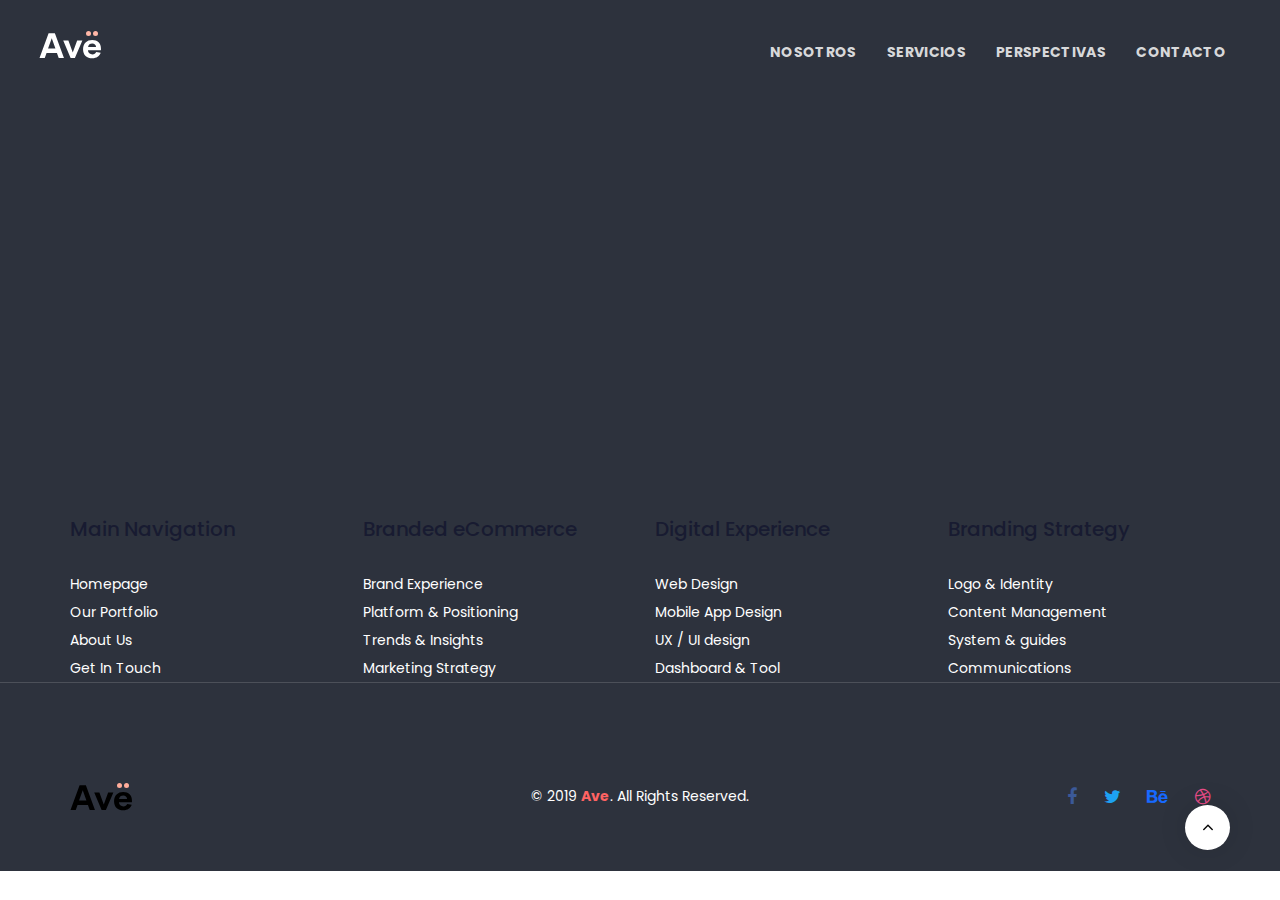
==== contacto.html @ cdecdde3 "Agregar estructura a todos los HTML" ====
<!DOCTYPE html>
<html lang="es">

	<head>

		<meta charset="utf-8">
		<meta http-equiv="X-UA-Compatible" content="IE=edge">
		<meta name="viewport" content="width=device-width, initial-scale=1, shrink-to-fit=no">
		<meta name="theme-color" content="#3ed2a7">

		<link rel="shortcut icon" href="./favicon.png" />

		<title>Ave HTML Template</title>

		<link href="https://fonts.googleapis.com/css?family=Poppins:400,500,600" rel="stylesheet">

		<link rel="stylesheet" href="assets/vendors/liquid-icon/liquid-icon.min.css" />
		<link rel="stylesheet" href="assets/vendors/font-awesome/css/font-awesome.min.css" />
		<link rel="stylesheet" href="assets/css/theme-vendors.min.css" />
		<link rel="stylesheet" href="assets/css/theme.min.css" />
		<link rel="stylesheet" href="assets/css/themes/mobile.css" />
		<link rel="stylesheet" href="assets/css/custom.css">

		<!-- Head Libs -->
		<script async src="assets/vendors/modernizr.min.js"></script>

	</head>

	<body data-mobile-nav-trigger-alignment="right" data-mobile-nav-align="left" data-mobile-nav-style="minimal" data-mobile-nav-shceme="gray" data-mobile-header-scheme="gray" data-mobile-nav-breakpoint="1199">

		<div id="wrap">

			<header class="main-header main-header-overlay">

				<div class="mainbar-wrap">
					<div class="megamenu-hover-bg"></div><!-- /.megamenu-hover-bg -->
					<div class="container-fluid mainbar-container">
						<div class="mainbar">
							<div class="row mainbar-row align-items-lg-stretch px-4">

								<div class="col">
									<div class="navbar-header">
										<a class="navbar-brand" href="index.html" rel="home">
											<span class="navbar-brand-inner">
												<img class="logo-dark" src="./assets/img/logo/logo-1.svg" alt="Ave HTML Template">
												<img class="logo-light" src="./assets/img/logo/logo-light.svg" alt="Ave HTML Template">
												<img class="logo-sticky" src="./assets/img/logo/logo-1.svg" alt="Ave HTML Template">
												<img class="mobile-logo-default" src="./assets/img/logo/logo-1.svg" alt="Ave HTML Template">
												<img class="logo-default" src="./assets/img/logo/logo-light.svg" alt="Ave HTML Template">
											</span>
										</a>
										<button type="button" class="navbar-toggle collapsed nav-trigger style-mobile" data-toggle="collapse"
										 data-target="#main-header-collapse" aria-expanded="false" data-changeclassnames='{ "html": "mobile-nav-activated overflow-hidden" }'>
											<span class="sr-only">Toggle navigation</span>
											<span class="bars">
												<span class="bar"></span>
												<span class="bar"></span>
												<span class="bar"></span>
											</span>
										</button>
									</div><!-- /.navbar-header -->
								</div><!-- /.col -->

								<div class="col text-right">

									<div class="collapse navbar-collapse" id="main-header-collapse" aria-expanded="false" role="tablist">
										
										<ul class="main-nav main-nav-hover-underline-1 nav align-items-lg-stretch justify-content-lg-end">
											<li>
												<a href="nosotros.html">
													<span class="link-icon"></span>
													<span class="link-txt">
														<span class="link-ext"></span>
														<span class="txt text-uppercase font-weight-bold">nosotros</span>
													</span>
												</a>
											</li>
											<li>
												<a href="servicios.html">
													<span class="link-icon"></span>
													<span class="link-txt">
														<span class="link-ext"></span>
														<span class="txt text-uppercase font-weight-bold">servicios</span>
													</span>
												</a>
											</li>
											<li>
												<a href="perspectivas.html">
													<span class="link-icon"></span>
													<span class="link-txt">
														<span class="link-ext"></span>
														<span class="txt text-uppercase font-weight-bold">perspectivas</span>
													</span>
												</a>
											</li>
											<li>
												<a href="contacto.html">
													<span class="link-icon"></span>
													<span class="link-txt">
														<span class="link-ext"></span>
														<span class="txt text-uppercase font-weight-bold">contacto</span>
													</span>
												</a>
											</li>
										</ul>
										
									</div><!-- /.collapse -->

									

								</div><!-- /.col -->

							</div><!-- /.mainbar-row -->
						</div><!-- /.mainbar -->
					</div><!-- /.mainbar-container -->
				</div><!-- /.mainbar-wrap -->

			</header><!-- /.main-header -->
	
	<main id="content" class="content">
		
		
		
	</main><!-- /#content.content -->
	
	<div class="lqd-back-to-top is-active is-visible" data-back-to-top="true">
		<a href="#wrap" data-localscroll="true">
		<i class="fa fa-angle-up"></i>
		</a>
	</div>

	<footer class="main-footer pt-90 bg-charade">

		<section>

			<div class="container">
				<div class="row">
	
					<div class="lqd-column col-md-3 col-sm-6">
	
						<h3 class="widget-title font-size-20">Main Navigation</h3>
						<ul class="lqd-custom-menu reset-ul font-size-14 lh-2">
							<li><a href="#">Homepage</a></li>
							<li><a href="#">Our Portfolio</a></li>
							<li><a href="#">About Us</a></li>
							<li><a href="#">Get In Touch</a></li>
						</ul>
	
					</div><!-- /.col-md-3 col-sm-6 -->
	
					<div class="lqd-column col-md-3 col-sm-6">
	
						<h3 class="widget-title font-size-20">Branded eCommerce</h3>
						<ul class="lqd-custom-menu reset-ul font-size-14 lh-2">
							<li><a href="#">Brand Experience</a></li>
							<li><a href="#">Platform & Positioning</a></li>
							<li><a href="#">Trends & Insights</a></li>
							<li><a href="#">Marketing Strategy</a></li>
						</ul>
	
					</div><!-- /.col-md-3 col-sm-6 -->
	
					<div class="lqd-column col-md-3 col-sm-6">
	
						<h3 class="widget-title font-size-20">Digital Experience</h3>
						<ul class="lqd-custom-menu reset-ul font-size-14 lh-2">
							<li><a href="#">Web Design</a></li>
							<li><a href="#">Mobile App Design</a></li>
							<li><a href="#">UX / UI design</a></li>
							<li><a href="#">Dashboard & Tool</a></li>
						</ul>
						
					</div><!-- /.col-md-3 col-sm-6 -->
					
					<div class="lqd-column col-md-3 col-sm-6">

						<h3 class="widget-title font-size-20">Branding Strategy</h3>
						<ul class="lqd-custom-menu reset-ul font-size-14 lh-2">
							<li><a href="#">Logo & Identity</a></li>
							<li><a href="#">Content Management</a></li>
							<li><a href="#">System & guides</a></li>
							<li><a href="#">Communications</a></li>
						</ul>
	
					</div><!-- /.col-md-3 col-sm-6 -->
	
				</div><!-- /.row -->
			</div><!-- /.container -->

		</section>

		<section class="bt-fade-white-015 pt-100 pb-60">
			<div class="container">
				<div class="row d-flex flex-wrap align-items-center">
	
					<div class="lqd-column col-md-4 col-xs-6">
	
						<figure class="mb-60 mb-md-0">
							<img src="./assets/img/logo/logo-1.svg" alt="Logo">
						</figure>
	
					</div><!-- /.col-md-4 -->
	
					<div class="lqd-column col-md-4 col-xs-6 text-right text-md-center">
	
						<p class="font-size-14 mb-60 mb-md-0">© 2019 <span class="font-weight-bold text-secondary">Ave</span>. All Rights Reserved.</p>
	
					</div><!-- /.col-md-4 -->
	
					<div class="lqd-column col-md-4 col-xs-12 text-center text-md-right">
	
							<ul class="social-icon branded-text social-icon-md">
								<li><a href="#" target="_blank"><i class="fa fa-facebook"></i></a></li>
								<li><a href="#" target="_blank"><i class="fa fa-twitter"></i></a></li>
								<li><a href="#" target="_blank"><i class="fa fa-behance"></i></a></li>
								<li><a href="#" target="_blank"><i class="fa fa-dribbble"></i></a></li>
							</ul>
	
					</div><!-- /.col-md-4 -->
	
				</div><!-- /.row -->
			</div><!-- /.container -->
		</section>
		
	</footer><!-- /.main-footer -->
	
</div><!-- /#wrap -->

<script src="./assets/vendors/jquery.min.js"></script>
<script src="./assets/js/theme-vendors.js"></script>
<script src="./assets/js/theme.min.js"></script>

</body>
</html>
---- assets/vendors/liquid-icon/liquid-icon.min.css ----
@font-face{font-family:'liquid-icon';src:url("./fonts/liquid-icon.woff") format("woff"),url("./fonts/liquid-icon.svg") format("svg");font-weight:normal;font-style:normal}[class^="icon-"],[class*=" icon-"]{font-family:'liquid-icon' !important;speak:none;font-style:normal;font-weight:normal;font-variant:normal;text-transform:none;line-height:1;-webkit-font-smoothing:antialiased;-moz-osx-font-smoothing:grayscale}.icon-et-desktop:before{content:"\ecae"}.icon-et-laptop:before{content:"\ecaf"}.icon-et-tablet:before{content:"\ecb0"}.icon-et-phone:before{content:"\ecb1"}.icon-et-adjustments:before{content:"\ecb2"}.icon-et-alarmclock:before{content:"\ecb3"}.icon-et-anchor:before{content:"\ecb4"}.icon-et-aperture:before{content:"\ecb5"}.icon-et-attachments:before{content:"\ecb6"}.icon-et-bargraph:before{content:"\ecb7"}.icon-et-basket:before{content:"\ecb8"}.icon-et-beaker:before{content:"\ecb9"}.icon-et-bike:before{content:"\ecba"}.icon-et-book-open:before{content:"\ecbb"}.icon-et-briefcase:before{content:"\ecbc"}.icon-et-browser:before{content:"\ecbd"}.icon-et-calendar:before{content:"\ecbe"}.icon-et-camera:before{content:"\ecbf"}.icon-et-caution:before{content:"\ecc0"}.icon-et-chat:before{content:"\ecc1"}.icon-et-circle-compass:before{content:"\ecc2"}.icon-et-clipboard:before{content:"\ecc3"}.icon-et-clock:before{content:"\ecc4"}.icon-et-cloud:before{content:"\ecc5"}.icon-et-compass:before{content:"\ecc6"}.icon-et-dial:before{content:"\ecc7"}.icon-et-document:before{content:"\ecc8"}.icon-et-documents:before{content:"\ecc9"}.icon-et-download:before{content:"\ecca"}.icon-et-edit:before{content:"\eccb"}.icon-et-envelope:before{content:"\eccc"}.icon-et-expand:before{content:"\eccd"}.icon-et-flag:before{content:"\ecce"}.icon-et-focus:before{content:"\eccf"}.icon-et-gears:before{content:"\ecd0"}.icon-et-genius:before{content:"\ecd1"}.icon-et-gift:before{content:"\ecd2"}.icon-et-global:before{content:"\ecd3"}.icon-et-globe:before{content:"\ecd4"}.icon-et-grid:before{content:"\ecd5"}.icon-et-hazardous:before{content:"\ecd6"}.icon-et-heart:before{content:"\ecd7"}.icon-et-hotairballoon:before{content:"\ecd8"}.icon-et-hourglass:before{content:"\ecd9"}.icon-et-key:before{content:"\ecda"}.icon-et-layers:before{content:"\ecdb"}.icon-et-lifesaver:before{content:"\ecdc"}.icon-et-lightbulb:before{content:"\ecdd"}.icon-et-linegraph:before{content:"\ecde"}.icon-et-lock:before{content:"\ecdf"}.icon-et-magnifying-glass:before{content:"\ece0"}.icon-et-map-pin:before{content:"\ece1"}.icon-et-map:before{content:"\ece2"}.icon-et-megaphone:before{content:"\ece3"}.icon-et-mic:before{content:"\ece4"}.icon-et-mobile:before{content:"\ece5"}.icon-et-newspaper:before{content:"\ece6"}.icon-et-notebook:before{content:"\ece7"}.icon-et-paintbrush:before{content:"\ece8"}.icon-et-paperclip:before{content:"\ece9"}.icon-et-pencil:before{content:"\ecea"}.icon-et-picture:before{content:"\eceb"}.icon-et-pictures:before{content:"\ecec"}.icon-et-video:before{content:"\eced"}.icon-et-piechart:before{content:"\ecee"}.icon-et-presentation:before{content:"\ecef"}.icon-et-pricetags:before{content:"\ecf0"}.icon-et-printer:before{content:"\ecf1"}.icon-et-profile-female:before{content:"\ecf2"}.icon-et-profile-male:before{content:"\ecf3"}.icon-et-puzzle:before{content:"\ecf4"}.icon-et-quote:before{content:"\ecf5"}.icon-et-recycle:before{content:"\ecf6"}.icon-et-refresh:before{content:"\ecf7"}.icon-et-ribbon:before{content:"\ecf8"}.icon-et-scissors:before{content:"\ecf9"}.icon-et-scope:before{content:"\ecfa"}.icon-et-search:before{content:"\ecfb"}.icon-et-shield:before{content:"\ecfc"}.icon-et-speedometer:before{content:"\ecfd"}.icon-et-strategy:before{content:"\ecfe"}.icon-et-streetsign:before{content:"\ecff"}.icon-et-telescope:before{content:"\ed00"}.icon-et-toolbox:before{content:"\ed01"}.icon-et-tools-2:before{content:"\ed02"}.icon-et-tools:before{content:"\ed03"}.icon-et-traget:before{content:"\ed04"}.icon-et-trophy:before{content:"\ed05"}.icon-et-upload:before{content:"\ed06"}.icon-et-wallet:before{content:"\ed07"}.icon-et-wine:before{content:"\ed08"}.icon-et-sad:before{content:"\ed09"}.icon-et-happy:before{content:"\ed0a"}.icon-md-add-circle-outline:before{content:"\e955"}.icon-md-add-circle:before{content:"\e958"}.icon-md-add:before{content:"\e959"}.icon-md-airplane:before{content:"\e95a"}.icon-md-alarm:before{content:"\e95b"}.icon-md-albums:before{content:"\e95c"}.icon-md-alert:before{content:"\e95d"}.icon-md-american-football:before{content:"\e95e"}.icon-md-analytics:before{content:"\e95f"}.icon-md-aperture:before{content:"\e960"}.icon-md-apps:before{content:"\e961"}.icon-md-appstore:before{content:"\e962"}.icon-md-archive:before{content:"\e963"}.icon-md-arrow-back:before{content:"\e96e"}.icon-md-arrow-down:before{content:"\e96f"}.icon-md-arrow-dropdown-circle:before{content:"\e976"}.icon-md-arrow-dropdown:before{content:"\e977"}.icon-md-arrow-dropleft-circle:before{content:"\e97b"}.icon-md-arrow-dropleft:before{content:"\e97c"}.icon-md-arrow-dropright-circle:before{content:"\e97e"}.icon-md-arrow-dropright:before{content:"\e980"}.icon-md-arrow-dropup-circle:before{content:"\e986"}.icon-md-arrow-dropup:before{content:"\e987"}.icon-md-arrow-forward:before{content:"\e988"}.icon-md-arrow-round-back:before{content:"\e997"}.icon-md-arrow-round-down:before{content:"\e99d"}.icon-md-arrow-round-forward:before{content:"\e99e"}.icon-md-arrow-round-up:before{content:"\e9ab"}.icon-md-arrow-up:before{content:"\e9b0"}.icon-md-at:before{content:"\e9b1"}.icon-md-attach:before{content:"\e9c8"}.icon-md-backspace:before{content:"\e9cd"}.icon-md-barcode:before{content:"\e9d0"}.icon-md-baseball:before{content:"\e9d1"}.icon-md-basket:before{content:"\e9d2"}.icon-md-basketball:before{content:"\e9d3"}.icon-md-battery-charging:before{content:"\e9d4"}.icon-md-battery-dead:before{content:"\e9d6"}.icon-md-battery-full:before{content:"\e9d7"}.icon-md-beaker:before{content:"\e9db"}.icon-md-bed:before{content:"\e9dc"}.icon-md-beer:before{content:"\e9dd"}.icon-md-bicycle:before{content:"\e9de"}.icon-md-bluetooth:before{content:"\ea25"}.icon-md-boat:before{content:"\ea26"}.icon-md-body:before{content:"\ea2a"}.icon-md-bonfire:before{content:"\ea2b"}.icon-md-book:before{content:"\ea2c"}.icon-md-bookmark:before{content:"\ea2d"}.icon-md-bookmarks:before{content:"\ea2e"}.icon-md-bowtie:before{content:"\ea2f"}.icon-md-briefcase:before{content:"\ea30"}.icon-md-browsers:before{content:"\ea31"}.icon-md-brush:before{content:"\ea7e"}.icon-md-bug:before{content:"\ea7f"}.icon-md-build:before{content:"\ea82"}.icon-md-bulb:before{content:"\ea83"}.icon-md-bus:before{content:"\ea84"}.icon-md-business:before{content:"\ea8b"}.icon-md-cafe:before{content:"\ea8c"}.icon-md-calculator:before{content:"\ea8d"}.icon-md-calendar:before{content:"\ea90"}.icon-md-call:before{content:"\ea91"}.icon-md-camera:before{content:"\ea92"}.icon-md-car:before{content:"\ea93"}.icon-md-card:before{content:"\ea94"}.icon-md-cart:before{content:"\ea95"}.icon-md-cash:before{content:"\ea96"}.icon-md-cellular:before{content:"\ea97"}.icon-md-chatboxes:before{content:"\ea98"}.icon-md-chatbubbles:before{content:"\ea99"}.icon-md-checkbox-outline:before{content:"\ea9a"}.icon-md-checkbox:before{content:"\ea9b"}.icon-md-checkmark-circle-outline:before{content:"\ea9c"}.icon-md-checkmark-circle:before{content:"\ea9d"}.icon-md-checkmark:before{content:"\ea9e"}.icon-md-clipboard:before{content:"\ea9f"}.icon-md-clock:before{content:"\eaa0"}.icon-md-close-circle-outline:before{content:"\eaa1"}.icon-md-close-circle:before{content:"\eaa2"}.icon-md-close:before{content:"\eaa3"}.icon-md-cloud-circle:before{content:"\eaa4"}.icon-md-cloud-done:before{content:"\eaa5"}.icon-md-cloud-download:before{content:"\eaa6"}.icon-md-cloud-outline:before{content:"\eaa7"}.icon-md-cloud-upload:before{content:"\eaac"}.icon-md-cloud:before{content:"\eaae"}.icon-md-cloudy-night:before{content:"\eaaf"}.icon-md-cloudy:before{content:"\eab0"}.icon-md-code-download:before{content:"\ebc9"}.icon-md-code-working:before{content:"\ebca"}.icon-md-code:before{content:"\ebcc"}.icon-md-cog:before{content:"\ebcd"}.icon-md-color-fill:before{content:"\ebce"}.icon-md-color-filter:before{content:"\ebcf"}.icon-md-color-palette:before{content:"\ebd0"}.icon-md-color-wand:before{content:"\ebd1"}.icon-md-compass:before{content:"\ebd2"}.icon-md-construct:before{content:"\ebd3"}.icon-md-contact:before{content:"\ebd4"}.icon-md-contacts:before{content:"\ebd5"}.icon-md-contract:before{content:"\ebd6"}.icon-md-contrast:before{content:"\ebd7"}.icon-md-copy:before{content:"\ebd8"}.icon-md-create:before{content:"\ebd9"}.icon-md-crop:before{content:"\ebda"}.icon-md-cube:before{content:"\ebdb"}.icon-md-cut:before{content:"\ebdc"}.icon-md-desktop:before{content:"\ebdd"}.icon-md-disc:before{content:"\ebde"}.icon-md-document:before{content:"\ebdf"}.icon-md-done-all:before{content:"\ebe0"}.icon-md-download:before{content:"\ebe1"}.icon-md-easel:before{content:"\ebe2"}.icon-md-egg:before{content:"\ebe3"}.icon-md-exit:before{content:"\ebe4"}.icon-md-expand:before{content:"\ebe5"}.icon-md-eye-off:before{content:"\ebe6"}.icon-md-eye:before{content:"\ebe7"}.icon-md-fastforward:before{content:"\ebe8"}.icon-md-female:before{content:"\ebe9"}.icon-md-filing:before{content:"\ebea"}.icon-md-film:before{content:"\ebeb"}.icon-md-finger-print:before{content:"\ebec"}.icon-md-fitness:before{content:"\ebed"}.icon-md-flag:before{content:"\ebee"}.icon-md-flame:before{content:"\ebef"}.icon-md-flash-off:before{content:"\ebf0"}.icon-md-flash:before{content:"\ebf1"}.icon-md-flashlight:before{content:"\ebf2"}.icon-md-flask:before{content:"\ebf3"}.icon-md-flower:before{content:"\ebf4"}.icon-md-folder-open:before{content:"\ebf5"}.icon-md-folder:before{content:"\ebf6"}.icon-md-football:before{content:"\ebf7"}.icon-md-funnel:before{content:"\ebf8"}.icon-md-gift:before{content:"\ebf9"}.icon-md-git-branch:before{content:"\ebfa"}.icon-md-git-commit:before{content:"\ebfb"}.icon-md-git-compare:before{content:"\ebfc"}.icon-md-git-merge:before{content:"\ebfd"}.icon-md-git-network:before{content:"\ebfe"}.icon-md-git-pull-request:before{content:"\ebff"}.icon-md-glasses:before{content:"\ec00"}.icon-md-globe:before{content:"\ec01"}.icon-md-grid:before{content:"\ec02"}.icon-md-hammer:before{content:"\ec03"}.icon-md-hand:before{content:"\ec04"}.icon-md-happy:before{content:"\ec05"}.icon-md-headset:before{content:"\ec06"}.icon-md-heart-dislike:before{content:"\ec07"}.icon-md-heart-empty:before{content:"\ec08"}.icon-md-heart-half:before{content:"\ec09"}.icon-md-heart:before{content:"\ec0a"}.icon-md-help-buoy:before{content:"\ec0b"}.icon-md-help-circle-outline:before{content:"\ec0c"}.icon-md-help-circle:before{content:"\ec0d"}.icon-md-help:before{content:"\ec0e"}.icon-md-home:before{content:"\ec0f"}.icon-md-hourglass:before{content:"\ec10"}.icon-md-ice-cream:before{content:"\ec11"}.icon-md-image:before{content:"\ec12"}.icon-md-images:before{content:"\ec13"}.icon-md-infinite:before{content:"\ec14"}.icon-md-information-circle-outline:before{content:"\ec15"}.icon-md-information-circle:before{content:"\ec16"}.icon-md-information:before{content:"\ec17"}.icon-md-jet:before{content:"\ec18"}.icon-md-journal:before{content:"\ec19"}.icon-md-key:before{content:"\ec1a"}.icon-md-keypad:before{content:"\ec1b"}.icon-md-laptop:before{content:"\ec1c"}.icon-md-leaf:before{content:"\ec1d"}.icon-md-link:before{content:"\ec1e"}.icon-md-list-box:before{content:"\ec1f"}.icon-md-list:before{content:"\ec20"}.icon-md-locate:before{content:"\ec21"}.icon-md-lock:before{content:"\ec22"}.icon-md-log-in:before{content:"\ec23"}.icon-md-log-out:before{content:"\ec24"}.icon-md-magnet:before{content:"\ec25"}.icon-md-mail-open:before{content:"\ec26"}.icon-md-mail-unread:before{content:"\ec27"}.icon-md-mail:before{content:"\ec28"}.icon-md-male:before{content:"\ec29"}.icon-md-man:before{content:"\ec2a"}.icon-md-map:before{content:"\ec2b"}.icon-md-medal:before{content:"\ec2c"}.icon-md-medical:before{content:"\ec2d"}.icon-md-medkit:before{content:"\ec2e"}.icon-md-megaphone:before{content:"\ec2f"}.icon-md-menu:before{content:"\ec30"}.icon-md-mic-off:before{content:"\ec31"}.icon-md-mic:before{content:"\ec32"}.icon-md-microphone:before{content:"\ec33"}.icon-md-moon:before{content:"\ec34"}.icon-md-more:before{content:"\ec35"}.icon-md-move:before{content:"\ec36"}.icon-md-musical-note:before{content:"\ec37"}.icon-md-musical-notes:before{content:"\ec38"}.icon-md-navigate:before{content:"\ec39"}.icon-md-notifications-off:before{content:"\ec3a"}.icon-md-notifications-outline:before{content:"\ec3b"}.icon-md-notifications:before{content:"\ec3c"}.icon-md-nuclear:before{content:"\ec3d"}.icon-md-nutrition:before{content:"\ec3e"}.icon-md-open:before{content:"\ec3f"}.icon-md-options:before{content:"\ec40"}.icon-md-outlet:before{content:"\ec41"}.icon-md-paper-plane:before{content:"\ec42"}.icon-md-paper:before{content:"\ec43"}.icon-md-partly-sunny:before{content:"\ec44"}.icon-md-pause:before{content:"\ec45"}.icon-md-paw:before{content:"\ec46"}.icon-md-people:before{content:"\ec47"}.icon-md-person-add:before{content:"\ec48"}.icon-md-person:before{content:"\ec49"}.icon-md-phone-landscape:before{content:"\ec4a"}.icon-md-phone-portrait:before{content:"\ec4b"}.icon-md-photos:before{content:"\ec4c"}.icon-md-pie:before{content:"\ec4d"}.icon-md-pin:before{content:"\ec4e"}.icon-md-pint:before{content:"\ec4f"}.icon-md-pizza:before{content:"\ec50"}.icon-md-planet:before{content:"\ec51"}.icon-md-play-circle:before{content:"\ec52"}.icon-md-play:before{content:"\ec53"}.icon-md-podium:before{content:"\ec54"}.icon-md-power:before{content:"\ec55"}.icon-md-pricetag:before{content:"\ec56"}.icon-md-pricetags:before{content:"\ec57"}.icon-md-print:before{content:"\ec58"}.icon-md-pulse:before{content:"\ec59"}.icon-md-qr-scanner:before{content:"\ec5a"}.icon-md-quote:before{content:"\ec5b"}.icon-md-radio-button-off:before{content:"\ec5c"}.icon-md-radio-button-on:before{content:"\ec5d"}.icon-md-radio:before{content:"\ec5e"}.icon-md-rainy:before{content:"\ec5f"}.icon-md-recording:before{content:"\ec60"}.icon-md-redo:before{content:"\ec61"}.icon-md-refresh-circle:before{content:"\ec62"}.icon-md-refresh:before{content:"\ec63"}.icon-md-remove-circle-outline:before{content:"\ec64"}.icon-md-remove-circle:before{content:"\ec65"}.icon-md-remove:before{content:"\ec66"}.icon-md-reorder:before{content:"\ec67"}.icon-md-repeat:before{content:"\ec68"}.icon-md-resize:before{content:"\ec69"}.icon-md-restaurant:before{content:"\ec6a"}.icon-md-return-left:before{content:"\ec6b"}.icon-md-return-right:before{content:"\ec6c"}.icon-md-reverse-camera:before{content:"\ec6d"}.icon-md-rewind:before{content:"\ec6e"}.icon-md-ribbon:before{content:"\ec6f"}.icon-md-rocket:before{content:"\ec70"}.icon-md-rose:before{content:"\ec71"}.icon-md-sad:before{content:"\ec72"}.icon-md-save:before{content:"\ec73"}.icon-md-school:before{content:"\ec74"}.icon-md-search:before{content:"\ec75"}.icon-md-send:before{content:"\ec76"}.icon-md-settings:before{content:"\ec77"}.icon-md-share-alt:before{content:"\ec78"}.icon-md-share:before{content:"\ec79"}.icon-md-shirt:before{content:"\ec7a"}.icon-md-shuffle:before{content:"\ec7b"}.icon-md-skip-backward:before{content:"\ec7c"}.icon-md-skip-forward:before{content:"\ec7d"}.icon-md-snow:before{content:"\ec7e"}.icon-md-speedometer:before{content:"\ec7f"}.icon-md-square-outline:before{content:"\ec80"}.icon-md-square:before{content:"\ec81"}.icon-md-star-half:before{content:"\ec82"}.icon-md-star-outline:before{content:"\ec83"}.icon-md-star:before{content:"\ec84"}.icon-md-stats:before{content:"\ec85"}.icon-md-stopwatch:before{content:"\ec86"}.icon-md-subway:before{content:"\ec87"}.icon-md-sunny:before{content:"\ec88"}.icon-md-swap:before{content:"\ec89"}.icon-md-switch:before{content:"\ec8a"}.icon-md-sync:before{content:"\ec8b"}.icon-md-tablet-landscape:before{content:"\ec8c"}.icon-md-tablet-portrait:before{content:"\ec8d"}.icon-md-tennisball:before{content:"\ec8e"}.icon-md-text:before{content:"\ec8f"}.icon-md-thermometer:before{content:"\ec90"}.icon-md-thumbs-down:before{content:"\ec91"}.icon-md-thumbs-up:before{content:"\ec92"}.icon-md-thunderstorm:before{content:"\ec93"}.icon-md-time:before{content:"\ec94"}.icon-md-timer:before{content:"\ec95"}.icon-md-today:before{content:"\ec96"}.icon-md-train:before{content:"\ec97"}.icon-md-transgender:before{content:"\ec98"}.icon-md-trash:before{content:"\ec99"}.icon-md-trending-down:before{content:"\ec9a"}.icon-md-trending-up:before{content:"\ec9b"}.icon-md-trophy:before{content:"\ec9c"}.icon-md-tv:before{content:"\ec9d"}.icon-md-umbrella:before{content:"\ec9e"}.icon-md-undo:before{content:"\ec9f"}.icon-md-unlock:before{content:"\eca0"}.icon-md-videocam:before{content:"\eca1"}.icon-md-volume-high:before{content:"\eca2"}.icon-md-volume-low:before{content:"\eca3"}.icon-md-volume-mute:before{content:"\eca4"}.icon-md-volume-off:before{content:"\eca5"}.icon-md-walk:before{content:"\eca6"}.icon-md-wallet:before{content:"\eca7"}.icon-md-warning:before{content:"\eca8"}.icon-md-watch:before{content:"\eca9"}.icon-md-water:before{content:"\ecaa"}.icon-md-wifi:before{content:"\ecab"}.icon-md-wine:before{content:"\ecac"}.icon-md-woman:before{content:"\ecad"}.icon-num-10:before{content:"\e937"}.icon-num-9:before{content:"\e938"}.icon-num-8:before{content:"\e939"}.icon-num-7:before{content:"\e93a"}.icon-num-6:before{content:"\e93b"}.icon-num-5:before{content:"\e93c"}.icon-num-4:before{content:"\e93d"}.icon-num-3:before{content:"\e93e"}.icon-num-2:before{content:"\e951"}.icon-num-1:before{content:"\e954"}.icon-arrow-up-material:before{content:"\e92c"}.icon-arrow-left-material:before{content:"\e92d"}.icon-arrow-down-material:before{content:"\e935"}.icon-arrow-right-material:before{content:"\e936"}.icon-ld-search:before{content:"\e92a"}.icon-ld-cart:before{content:"\e929"}.icon-ion-ios-add-circle-outline:before{content:"\f100"}.icon-ion-ios-add-circle:before{content:"\f101"}.icon-ion-ios-add:before{content:"\f102"}.icon-ion-ios-airplane:before{content:"\f137"}.icon-ion-ios-alarm:before{content:"\f3c8"}.icon-ion-ios-albums:before{content:"\f3ca"}.icon-ion-ios-alert:before{content:"\f104"}.icon-ion-ios-american-football:before{content:"\f106"}.icon-ion-ios-analytics:before{content:"\f3ce"}.icon-ion-ios-aperture:before{content:"\f108"}.icon-ion-ios-apps:before{content:"\f10a"}.icon-ion-ios-appstore:before{content:"\f10c"}.icon-ion-ios-archive:before{content:"\f10e"}.icon-ion-ios-arrow-back:before{content:"\f3cf"}.icon-ion-ios-arrow-down:before{content:"\f3d0"}.icon-ion-ios-arrow-dropdown-circle:before{content:"\f125"}.icon-ion-ios-arrow-dropdown:before{content:"\f110"}.icon-ion-ios-arrow-dropleft-circle:before{content:"\f129"}.icon-ion-ios-arrow-dropleft:before{content:"\f112"}.icon-ion-ios-arrow-dropright-circle:before{content:"\f12b"}.icon-ion-ios-arrow-dropright:before{content:"\f114"}.icon-ion-ios-arrow-dropup-circle:before{content:"\f12d"}.icon-ion-ios-arrow-dropup:before{content:"\f116"}.icon-ion-ios-arrow-forward:before{content:"\f3d1"}.icon-ion-ios-arrow-round-back:before{content:"\f117"}.icon-ion-ios-arrow-round-down:before{content:"\f118"}.icon-ion-ios-arrow-round-forward:before{content:"\f119"}.icon-ion-ios-arrow-round-up:before{content:"\f11a"}.icon-ion-ios-arrow-up:before{content:"\f3d8"}.icon-ion-ios-at:before{content:"\f3da"}.icon-ion-ios-attach:before{content:"\f11b"}.icon-ion-ios-backspace:before{content:"\f11d"}.icon-ion-ios-barcode:before{content:"\f3dc"}.icon-ion-ios-baseball:before{content:"\f3de"}.icon-ion-ios-basket:before{content:"\f11f"}.icon-ion-ios-basketball:before{content:"\f3e0"}.icon-ion-ios-battery-charging:before{content:"\f120"}.icon-ion-ios-battery-dead:before{content:"\f121"}.icon-ion-ios-battery-full:before{content:"\f122"}.icon-ion-ios-beaker:before{content:"\f124"}.icon-ion-ios-bed:before{content:"\f139"}.icon-ion-ios-beer:before{content:"\f126"}.icon-ion-ios-bicycle:before{content:"\f127"}.icon-ion-ios-bluetooth:before{content:"\f128"}.icon-ion-ios-boat:before{content:"\f12a"}.icon-ion-ios-body:before{content:"\f3e4"}.icon-ion-ios-bonfire:before{content:"\f12c"}.icon-ion-ios-book:before{content:"\f3e8"}.icon-ion-ios-bookmark:before{content:"\f12e"}.icon-ion-ios-bookmarks:before{content:"\f3ea"}.icon-ion-ios-bowtie:before{content:"\f130"}.icon-ion-ios-briefcase:before{content:"\f3ee"}.icon-ion-ios-browsers:before{content:"\f3f0"}.icon-ion-ios-brush:before{content:"\f132"}.icon-ion-ios-bug:before{content:"\f134"}.icon-ion-ios-build:before{content:"\f136"}.icon-ion-ios-bulb:before{content:"\f138"}.icon-ion-ios-bus:before{content:"\f13a"}.icon-ion-ios-business:before{content:"\f1a3"}.icon-ion-ios-cafe:before{content:"\f13c"}.icon-ion-ios-calculator:before{content:"\f3f2"}.icon-ion-ios-calendar:before{content:"\f3f4"}.icon-ion-ios-call:before{content:"\f13e"}.icon-ion-ios-camera:before{content:"\f3f6"}.icon-ion-ios-car:before{content:"\f140"}.icon-ion-ios-card:before{content:"\f142"}.icon-ion-ios-cart:before{content:"\f3f8"}.icon-ion-ios-cash:before{content:"\f144"}.icon-ion-ios-cellular:before{content:"\f13d"}.icon-ion-ios-chatboxes:before{content:"\f3fa"}.icon-ion-ios-chatbubbles:before{content:"\f146"}.icon-ion-ios-checkbox-outline:before{content:"\f147"}.icon-ion-ios-checkbox:before{content:"\f148"}.icon-ion-ios-checkmark-circle-outline:before{content:"\f149"}.icon-ion-ios-checkmark-circle:before{content:"\f14a"}.icon-ion-ios-checkmark:before{content:"\f3ff"}.icon-ion-ios-clipboard:before{content:"\f14c"}.icon-ion-ios-clock:before{content:"\f403"}.icon-ion-ios-close-circle-outline:before{content:"\f14d"}.icon-ion-ios-close-circle:before{content:"\f14e"}.icon-ion-ios-close:before{content:"\f406"}.icon-ion-ios-cloud-circle:before{content:"\f152"}.icon-ion-ios-cloud-done:before{content:"\f154"}.icon-ion-ios-cloud-download:before{content:"\f408"}.icon-ion-ios-cloud-outline:before{content:"\f409"}.icon-ion-ios-cloud-upload:before{content:"\f40b"}.icon-ion-ios-cloud:before{content:"\f40c"}.icon-ion-ios-cloudy-night:before{content:"\f40e"}.icon-ion-ios-cloudy:before{content:"\f410"}.icon-ion-ios-code-download:before{content:"\f155"}.icon-ion-ios-code-working:before{content:"\f156"}.icon-ion-ios-code:before{content:"\f157"}.icon-ion-ios-cog:before{content:"\f412"}.icon-ion-ios-color-fill:before{content:"\f159"}.icon-ion-ios-color-filter:before{content:"\f414"}.icon-ion-ios-color-palette:before{content:"\f15b"}.icon-ion-ios-color-wand:before{content:"\f416"}.icon-ion-ios-compass:before{content:"\f15d"}.icon-ion-ios-construct:before{content:"\f15f"}.icon-ion-ios-contact:before{content:"\f41a"}.icon-ion-ios-contacts:before{content:"\f161"}.icon-ion-ios-contract:before{content:"\f162"}.icon-ion-ios-contrast:before{content:"\f163"}.icon-ion-ios-copy:before{content:"\f41c"}.icon-ion-ios-create:before{content:"\f165"}.icon-ion-ios-crop:before{content:"\f41e"}.icon-ion-ios-cube:before{content:"\f168"}.icon-ion-ios-cut:before{content:"\f16a"}.icon-ion-ios-desktop:before{content:"\f16c"}.icon-ion-ios-disc:before{content:"\f16e"}.icon-ion-ios-document:before{content:"\f170"}.icon-ion-ios-done-all:before{content:"\f171"}.icon-ion-ios-download:before{content:"\f420"}.icon-ion-ios-easel:before{content:"\f173"}.icon-ion-ios-egg:before{content:"\f175"}.icon-ion-ios-exit:before{content:"\f177"}.icon-ion-ios-expand:before{content:"\f178"}.icon-ion-ios-eye-off:before{content:"\f17a"}.icon-ion-ios-eye:before{content:"\f425"}.icon-ion-ios-fastforward:before{content:"\f427"}.icon-ion-ios-female:before{content:"\f17b"}.icon-ion-ios-filing:before{content:"\f429"}.icon-ion-ios-film:before{content:"\f42b"}.icon-ion-ios-finger-print:before{content:"\f17c"}.icon-ion-ios-fitness:before{content:"\f1ab"}.icon-ion-ios-flag:before{content:"\f42d"}.icon-ion-ios-flame:before{content:"\f42f"}.icon-ion-ios-flash-off:before{content:"\f12f"}.icon-ion-ios-flash:before{content:"\f17e"}.icon-ion-ios-flashlight:before{content:"\f141"}.icon-ion-ios-flask:before{content:"\f431"}.icon-ion-ios-flower:before{content:"\f433"}.icon-ion-ios-folder-open:before{content:"\f180"}.icon-ion-ios-folder:before{content:"\f435"}.icon-ion-ios-football:before{content:"\f437"}.icon-ion-ios-funnel:before{content:"\f182"}.icon-ion-ios-gift:before{content:"\f191"}.icon-ion-ios-git-branch:before{content:"\f183"}.icon-ion-ios-git-commit:before{content:"\f184"}.icon-ion-ios-git-compare:before{content:"\f185"}.icon-ion-ios-git-merge:before{content:"\f186"}.icon-ion-ios-git-network:before{content:"\f187"}.icon-ion-ios-git-pull-request:before{content:"\f188"}.icon-ion-ios-glasses:before{content:"\f43f"}.icon-ion-ios-globe:before{content:"\f18a"}.icon-ion-ios-grid:before{content:"\f18c"}.icon-ion-ios-hammer:before{content:"\f18e"}.icon-ion-ios-hand:before{content:"\f190"}.icon-ion-ios-happy:before{content:"\f192"}.icon-ion-ios-headset:before{content:"\f194"}.icon-ion-ios-heart-dislike:before{content:"\f13f"}.icon-ion-ios-heart-empty:before{content:"\f19b"}.icon-ion-ios-heart-half:before{content:"\f19d"}.icon-ion-ios-heart:before{content:"\f443"}.icon-ion-ios-help-buoy:before{content:"\f196"}.icon-ion-ios-help-circle-outline:before{content:"\f197"}.icon-ion-ios-help-circle:before{content:"\f198"}.icon-ion-ios-help:before{content:"\f446"}.icon-ion-ios-home:before{content:"\f448"}.icon-ion-ios-hourglass:before{content:"\f103"}.icon-ion-ios-ice-cream:before{content:"\f19a"}.icon-ion-ios-image:before{content:"\f19c"}.icon-ion-ios-images:before{content:"\f19e"}.icon-ion-ios-infinite:before{content:"\f44a"}.icon-ion-ios-information-circle-outline:before{content:"\f19f"}.icon-ion-ios-information-circle:before{content:"\f1a0"}.icon-ion-ios-information:before{content:"\f44d"}.icon-ion-ios-jet:before{content:"\f1a5"}.icon-ion-ios-journal:before{content:"\f189"}.icon-ion-ios-key:before{content:"\f1a7"}.icon-ion-ios-keypad:before{content:"\f450"}.icon-ion-ios-laptop:before{content:"\f1a8"}.icon-ion-ios-leaf:before{content:"\f1aa"}.icon-ion-ios-link:before{content:"\f22a"}.icon-ion-ios-list-box:before{content:"\f143"}.icon-ion-ios-list:before{content:"\f454"}.icon-ion-ios-locate:before{content:"\f1ae"}.icon-ion-ios-lock:before{content:"\f1b0"}.icon-ion-ios-log-in:before{content:"\f1b1"}.icon-ion-ios-log-out:before{content:"\f1b2"}.icon-ion-ios-magnet:before{content:"\f1b4"}.icon-ion-ios-mail-open:before{content:"\f1b6"}.icon-ion-ios-mail-unread:before{content:"\f145"}.icon-ion-ios-mail:before{content:"\f1b8"}.icon-ion-ios-male:before{content:"\f1b9"}.icon-ion-ios-man:before{content:"\f1bb"}.icon-ion-ios-map:before{content:"\f1bd"}.icon-ion-ios-medal:before{content:"\f1bf"}.icon-ion-ios-medical:before{content:"\f45c"}.icon-ion-ios-medkit:before{content:"\f45e"}.icon-ion-ios-megaphone:before{content:"\f1c1"}.icon-ion-ios-menu:before{content:"\f1c3"}.icon-ion-ios-mic-off:before{content:"\f45f"}.icon-ion-ios-mic:before{content:"\f461"}.icon-ion-ios-microphone:before{content:"\f1c6"}.icon-ion-ios-moon:before{content:"\f468"}.icon-ion-ios-more:before{content:"\f1c8"}.icon-ion-ios-move:before{content:"\f1cb"}.icon-ion-ios-musical-note:before{content:"\f46b"}.icon-ion-ios-musical-notes:before{content:"\f46c"}.icon-ion-ios-navigate:before{content:"\f46e"}.icon-ion-ios-notifications-off:before{content:"\f1d1"}.icon-ion-ios-notifications-outline:before{content:"\f133"}.icon-ion-ios-notifications:before{content:"\f1d3"}.icon-ion-ios-nuclear:before{content:"\f1d5"}.icon-ion-ios-nutrition:before{content:"\f470"}.icon-ion-ios-open:before{content:"\f1d7"}.icon-ion-ios-options:before{content:"\f1d9"}.icon-ion-ios-outlet:before{content:"\f1db"}.icon-ion-ios-paper-plane:before{content:"\f1dd"}.icon-ion-ios-paper:before{content:"\f472"}.icon-ion-ios-partly-sunny:before{content:"\f1df"}.icon-ion-ios-pause:before{content:"\f478"}.icon-ion-ios-paw:before{content:"\f47a"}.icon-ion-ios-people:before{content:"\f47c"}.icon-ion-ios-person-add:before{content:"\f1e1"}.icon-ion-ios-person:before{content:"\f47e"}.icon-ion-ios-phone-landscape:before{content:"\f1e2"}.icon-ion-ios-phone-portrait:before{content:"\f1e3"}.icon-ion-ios-photos:before{content:"\f482"}.icon-ion-ios-pie:before{content:"\f484"}.icon-ion-ios-pin:before{content:"\f1e5"}.icon-ion-ios-pint:before{content:"\f486"}.icon-ion-ios-pizza:before{content:"\f1e7"}.icon-ion-ios-planet:before{content:"\f1eb"}.icon-ion-ios-play-circle:before{content:"\f113"}.icon-ion-ios-play:before{content:"\f488"}.icon-ion-ios-podium:before{content:"\f1ed"}.icon-ion-ios-power:before{content:"\f1ef"}.icon-ion-ios-pricetag:before{content:"\f48d"}.icon-ion-ios-pricetags:before{content:"\f48f"}.icon-ion-ios-print:before{content:"\f1f1"}.icon-ion-ios-pulse:before{content:"\f493"}.icon-ion-ios-qr-scanner:before{content:"\f1f3"}.icon-ion-ios-quote:before{content:"\f1f5"}.icon-ion-ios-radio-button-off:before{content:"\f1f6"}.icon-ion-ios-radio-button-on:before{content:"\f1f7"}.icon-ion-ios-radio:before{content:"\f1f9"}.icon-ion-ios-rainy:before{content:"\f495"}.icon-ion-ios-recording:before{content:"\f497"}.icon-ion-ios-redo:before{content:"\f499"}.icon-ion-ios-refresh-circle:before{content:"\f135"}.icon-ion-ios-refresh:before{content:"\f49c"}.icon-ion-ios-remove-circle-outline:before{content:"\f1fa"}.icon-ion-ios-remove-circle:before{content:"\f1fb"}.icon-ion-ios-remove:before{content:"\f1fc"}.icon-ion-ios-reorder:before{content:"\f1fd"}.icon-ion-ios-repeat:before{content:"\f1fe"}.icon-ion-ios-resize:before{content:"\f1ff"}.icon-ion-ios-restaurant:before{content:"\f201"}.icon-ion-ios-return-left:before{content:"\f202"}.icon-ion-ios-return-right:before{content:"\f203"}.icon-ion-ios-reverse-camera:before{content:"\f49f"}.icon-ion-ios-rewind:before{content:"\f4a1"}.icon-ion-ios-ribbon:before{content:"\f205"}.icon-ion-ios-rocket:before{content:"\f14b"}.icon-ion-ios-rose:before{content:"\f4a3"}.icon-ion-ios-sad:before{content:"\f207"}.icon-ion-ios-save:before{content:"\f1a6"}.icon-ion-ios-school:before{content:"\f209"}.icon-ion-ios-search:before{content:"\f4a5"}.icon-ion-ios-send:before{content:"\f20c"}.icon-ion-ios-settings:before{content:"\f4a7"}.icon-ion-ios-share-alt:before{content:"\f20f"}.icon-ion-ios-share:before{content:"\f211"}.icon-ion-ios-shirt:before{content:"\f213"}.icon-ion-ios-shuffle:before{content:"\f4a9"}.icon-ion-ios-skip-backward:before{content:"\f215"}.icon-ion-ios-skip-forward:before{content:"\f217"}.icon-ion-ios-snow:before{content:"\f218"}.icon-ion-ios-speedometer:before{content:"\f4b0"}.icon-ion-ios-square-outline:before{content:"\f15c"}.icon-ion-ios-square:before{content:"\f21a"}.icon-ion-ios-star-half:before{content:"\f4b1"}.icon-ion-ios-star-outline:before{content:"\f4b2"}.icon-ion-ios-star:before{content:"\f4b3"}.icon-ion-ios-stats:before{content:"\f21c"}.icon-ion-ios-stopwatch:before{content:"\f4b5"}.icon-ion-ios-subway:before{content:"\f21e"}.icon-ion-ios-sunny:before{content:"\f4b7"}.icon-ion-ios-swap:before{content:"\f21f"}.icon-ion-ios-switch:before{content:"\f221"}.icon-ion-ios-sync:before{content:"\f222"}.icon-ion-ios-tablet-landscape:before{content:"\f223"}.icon-ion-ios-tablet-portrait:before{content:"\f24e"}.icon-ion-ios-tennisball:before{content:"\f4bb"}.icon-ion-ios-text:before{content:"\f250"}.icon-ion-ios-thermometer:before{content:"\f252"}.icon-ion-ios-thumbs-down:before{content:"\f254"}.icon-ion-ios-thumbs-up:before{content:"\f256"}.icon-ion-ios-thunderstorm:before{content:"\f4bd"}.icon-ion-ios-time:before{content:"\f4bf"}.icon-ion-ios-timer:before{content:"\f4c1"}.icon-ion-ios-today:before{content:"\f14f"}.icon-ion-ios-train:before{content:"\f258"}.icon-ion-ios-transgender:before{content:"\f259"}.icon-ion-ios-trash:before{content:"\f4c5"}.icon-ion-ios-trending-down:before{content:"\f25a"}.icon-ion-ios-trending-up:before{content:"\f25b"}.icon-ion-ios-trophy:before{content:"\f25d"}.icon-ion-ios-tv:before{content:"\f115"}.icon-ion-ios-umbrella:before{content:"\f25f"}.icon-ion-ios-undo:before{content:"\f4c7"}.icon-ion-ios-unlock:before{content:"\f261"}.icon-ion-ios-videocam:before{content:"\f4cd"}.icon-ion-ios-volume-high:before{content:"\f11c"}.icon-ion-ios-volume-low:before{content:"\f11e"}.icon-ion-ios-volume-mute:before{content:"\f263"}.icon-ion-ios-volume-off:before{content:"\f264"}.icon-ion-ios-walk:before{content:"\f266"}.icon-ion-ios-wallet:before{content:"\f18b"}.icon-ion-ios-warning:before{content:"\f268"}.icon-ion-ios-watch:before{content:"\f269"}.icon-ion-ios-water:before{content:"\f26b"}.icon-ion-ios-wifi:before{content:"\f26d"}.icon-ion-ios-wine:before{content:"\f26f"}.icon-ion-ios-woman:before{content:"\f271"}.icon-ion-logo-android:before{content:"\f225"}.icon-ion-logo-angular:before{content:"\f227"}.icon-ion-logo-apple:before{content:"\f229"}.icon-ion-logo-bitbucket:before{content:"\f193"}.icon-ion-logo-bitcoin:before{content:"\f22b"}.icon-ion-logo-buffer:before{content:"\f22d"}.icon-ion-logo-chrome:before{content:"\f22f"}.icon-ion-logo-closed-captioning:before{content:"\f105"}.icon-ion-logo-codepen:before{content:"\f230"}.icon-ion-logo-css3:before{content:"\f231"}.icon-ion-logo-designernews:before{content:"\f232"}.icon-ion-logo-dribbble:before{content:"\f233"}.icon-ion-logo-dropbox:before{content:"\f234"}.icon-ion-logo-euro:before{content:"\f235"}.icon-ion-logo-facebook:before{content:"\f236"}.icon-ion-logo-flickr:before{content:"\f107"}.icon-ion-logo-foursquare:before{content:"\f237"}.icon-ion-logo-freebsd-devil:before{content:"\f238"}.icon-ion-logo-game-controller-a:before{content:"\f13b"}.icon-ion-logo-game-controller-b:before{content:"\f181"}.icon-ion-logo-github:before{content:"\f239"}.icon-ion-logo-google:before{content:"\f23a"}.icon-ion-logo-googleplus:before{content:"\f23b"}.icon-ion-logo-hackernews:before{content:"\f23c"}.icon-ion-logo-html5:before{content:"\f23d"}.icon-ion-logo-instagram:before{content:"\f23e"}.icon-ion-logo-ionic:before{content:"\f150"}.icon-ion-logo-ionitron:before{content:"\f151"}.icon-ion-logo-javascript:before{content:"\f23f"}.icon-ion-logo-linkedin:before{content:"\f240"}.icon-ion-logo-markdown:before{content:"\f241"}.icon-ion-logo-model-s:before{content:"\f153"}.icon-ion-logo-no-smoking:before{content:"\f109"}.icon-ion-logo-nodejs:before{content:"\f242"}.icon-ion-logo-npm:before{content:"\f195"}.icon-ion-logo-octocat:before{content:"\f243"}.icon-ion-logo-pinterest:before{content:"\f244"}.icon-ion-logo-playstation:before{content:"\f245"}.icon-ion-logo-polymer:before{content:"\f15e"}.icon-ion-logo-python:before{content:"\f246"}.icon-ion-logo-reddit:before{content:"\f247"}.icon-ion-logo-rss:before{content:"\f248"}.icon-ion-logo-sass:before{content:"\f249"}.icon-ion-logo-skype:before{content:"\f24a"}.icon-ion-logo-slack:before{content:"\f10b"}.icon-ion-logo-snapchat:before{content:"\f24b"}.icon-ion-logo-steam:before{content:"\f24c"}.icon-ion-logo-tumblr:before{content:"\f24d"}.icon-ion-logo-tux:before{content:"\f2ae"}.icon-ion-logo-twitch:before{content:"\f2af"}.icon-ion-logo-twitter:before{content:"\f2b0"}.icon-ion-logo-usd:before{content:"\f2b1"}.icon-ion-logo-vimeo:before{content:"\f2c4"}.icon-ion-logo-vk:before{content:"\f10d"}.icon-ion-logo-whatsapp:before{content:"\f2c5"}.icon-ion-logo-windows:before{content:"\f32f"}.icon-ion-logo-wordpress:before{content:"\f330"}.icon-ion-logo-xbox:before{content:"\f34c"}.icon-ion-logo-xing:before{content:"\f10f"}.icon-ion-logo-yahoo:before{content:"\f34d"}.icon-ion-logo-yen:before{content:"\f34e"}.icon-ion-logo-youtube:before{content:"\f34f"}.icon-liquid_map_pin:before{content:"\e913"}.icon-liquid_round_dollar:before{content:"\e928"}.icon-liquid_parent:before{content:"\e90b"}.icon-liquid_calendar:before{content:"\e912"}.icon-liquid_user:before{content:"\e90a"}.icon-liquid_arrow_right:before{content:"\e909"}.icon-weather_aquarius:before{content:"\e985"}.icon-weather_cloud_drop:before{content:"\e989"}.icon-weather_cloud_lightning:before{content:"\e98a"}.icon-weather_cloud_snowflake:before{content:"\e98b"}.icon-weather_cloud:before{content:"\e98c"}.icon-weather_downpour_fullmoon:before{content:"\e98d"}.icon-weather_downpour_halfmoon:before{content:"\e98e"}.icon-weather_downpour_sun:before{content:"\e98f"}.icon-weather_drop:before{content:"\e990"}.icon-weather_first_quarter:before{content:"\e991"}.icon-weather_fog_fullmoon:before{content:"\e992"}.icon-weather_fog_halfmoon:before{content:"\e993"}.icon-weather_fog_sun:before{content:"\e994"}.icon-weather_fog:before{content:"\e995"}.icon-weather_fullmoon:before{content:"\e996"}.icon-weather_hail_fullmoon:before{content:"\e998"}.icon-weather_hail_halfmoon:before{content:"\e999"}.icon-weather_hail_sun:before{content:"\e99a"}.icon-weather_hail:before{content:"\e99b"}.icon-weather_last_quarter:before{content:"\e99c"}.icon-weather_lightning:before{content:"\e99f"}.icon-weather_mistyrain_fullmoon:before{content:"\e9a0"}.icon-weather_mistyrain_halfmoon:before{content:"\e9a1"}.icon-weather_mistyrain_sun:before{content:"\e9a2"}.icon-weather_mistyrain:before{content:"\e9a3"}.icon-weather_moon:before{content:"\e9a4"}.icon-weather_moondown_full:before{content:"\e9a5"}.icon-weather_moondown_half:before{content:"\e9a6"}.icon-weather_moonset_full:before{content:"\e9a7"}.icon-weather_moonset_half:before{content:"\e9a8"}.icon-weather_move2:before{content:"\e9a9"}.icon-weather_newmoon:before{content:"\e9aa"}.icon-weather_rain_fullmoon:before{content:"\e9ac"}.icon-weather_rain_halfmoon:before{content:"\e9ad"}.icon-weather_rain_sun:before{content:"\e9ae"}.icon-weather_rain:before{content:"\e9af"}.icon-weather_snow_fullmoon:before{content:"\e9b2"}.icon-weather_snow_halfmoon:before{content:"\e9b3"}.icon-weather_snow_sun:before{content:"\e9b4"}.icon-weather_snow:before{content:"\e9b5"}.icon-weather_snowflake:before{content:"\e9b6"}.icon-weather_star:before{content:"\e9b7"}.icon-weather_storm_fullmoon:before{content:"\e9b8"}.icon-weather_storm_halfmoon:before{content:"\e9b9"}.icon-weather_storm_sun:before{content:"\e9ba"}.icon-weather_storm-11:before{content:"\e9bb"}.icon-weather_storm-32:before{content:"\e9bc"}.icon-weather_sun:before{content:"\e9bd"}.icon-weather_sundown:before{content:"\e9be"}.icon-weather_sunset:before{content:"\e9bf"}.icon-weather_taurus:before{content:"\e9c0"}.icon-weather_tempest_fullmoon:before{content:"\e9c1"}.icon-weather_tempest_halfmoon:before{content:"\e9c2"}.icon-weather_tempest_sun:before{content:"\e9c3"}.icon-weather_tempest:before{content:"\e9c4"}.icon-weather_variable_fullmoon:before{content:"\e9c5"}.icon-weather_variable_halfmoon:before{content:"\e9c6"}.icon-weather_variable_sun:before{content:"\e9c7"}.icon-weather_waning_cresent:before{content:"\e9c9"}.icon-weather_waning_gibbous:before{content:"\e9ca"}.icon-weather_waxing_cresent:before{content:"\e9cb"}.icon-weather_waxing_gibbous:before{content:"\e9cc"}.icon-weather_wind_fullmoon:before{content:"\e9ce"}.icon-weather_wind_halfmoon:before{content:"\e9cf"}.icon-weather_wind_sun:before{content:"\e9d5"}.icon-weather_wind:before{content:"\e9d8"}.icon-weather_windgust:before{content:"\e9d9"}.icon-software_add_vectorpoint:before{content:"\e9da"}.icon-software_character:before{content:"\e9df"}.icon-software_crop:before{content:"\e9e0"}.icon-software_eyedropper:before{content:"\e9e1"}.icon-software_font_allcaps:before{content:"\e9e2"}.icon-software_font_baseline_shift:before{content:"\e9e3"}.icon-software_font_horizontal_scale:before{content:"\e9e4"}.icon-software_font_kerning:before{content:"\e9e5"}.icon-software_font_leading:before{content:"\e9e6"}.icon-software_font_size:before{content:"\e9e7"}.icon-software_font_smallcapital:before{content:"\e9e8"}.icon-software_font_smallcaps:before{content:"\e9e9"}.icon-software_font_strikethrough:before{content:"\e9ea"}.icon-software_font_tracking:before{content:"\e9eb"}.icon-software_font_underline:before{content:"\e9ec"}.icon-software_font_vertical_scale:before{content:"\e9ed"}.icon-software_horizontal_align_center:before{content:"\e9ee"}.icon-software_horizontal_align_right:before{content:"\e9ef"}.icon-software_horizontal_distribute_center:before{content:"\e9f0"}.icon-software_horizontal_distribute_left:before{content:"\e9f1"}.icon-software_horizontal_distribute_right:before{content:"\e9f2"}.icon-software_indent_firstline:before{content:"\e9f3"}.icon-software_indent_left:before{content:"\e9f4"}.icon-software_indent_right:before{content:"\e9f5"}.icon-software_lasso:before{content:"\e9f6"}.icon-software_layers1:before{content:"\e9f7"}.icon-software_layers2:before{content:"\e9f8"}.icon-software_layout_2columns:before{content:"\e9f9"}.icon-software_layout_3columns:before{content:"\e9fa"}.icon-software_layout_4boxes:before{content:"\e9fb"}.icon-software_layout_4columns:before{content:"\e9fc"}.icon-software_layout_4lines:before{content:"\e9fd"}.icon-software_layout_header_2columns:before{content:"\e9fe"}.icon-software_layout_header_3columns:before{content:"\e9ff"}.icon-software_layout_header_4boxes:before{content:"\ea00"}.icon-software_layout_header_4columns:before{content:"\ea01"}.icon-software_layout_header_complex:before{content:"\ea02"}.icon-software_layout_header_complex2:before{content:"\ea03"}.icon-software_layout_header_complex3:before{content:"\ea04"}.icon-software_layout_header_complex4:before{content:"\ea05"}.icon-software_layout_header_sideleft:before{content:"\ea06"}.icon-software_layout_header_sideright:before{content:"\ea07"}.icon-software_layout_header:before{content:"\ea08"}.icon-software_layout_sidebar_left:before{content:"\ea09"}.icon-software_layout_sidebar_right:before{content:"\ea0a"}.icon-software_layout-8boxes:before{content:"\ea0b"}.icon-software_layout:before{content:"\ea0c"}.icon-software_magnete:before{content:"\ea0d"}.icon-software_pages:before{content:"\ea0e"}.icon-software_paintbrush:before{content:"\ea0f"}.icon-software_paintbucket:before{content:"\ea10"}.icon-software_paintroller:before{content:"\ea11"}.icon-software_paragraph_align_left:before{content:"\ea12"}.icon-software_paragraph_align_right:before{content:"\ea13"}.icon-software_paragraph_center:before{content:"\ea14"}.icon-software_paragraph_justify_all:before{content:"\ea15"}.icon-software_paragraph_justify_center:before{content:"\ea16"}.icon-software_paragraph_justify_left:before{content:"\ea17"}.icon-software_paragraph_justify_right:before{content:"\ea18"}.icon-software_paragraph_space_after:before{content:"\ea19"}.icon-software_paragraph_space_before:before{content:"\ea1a"}.icon-software_paragraph:before{content:"\ea1b"}.icon-software_pathfinder_exclude:before{content:"\ea1c"}.icon-software_pathfinder_intersect:before{content:"\ea1d"}.icon-software_pathfinder_subtract:before{content:"\ea1e"}.icon-software_pathfinder_unite:before{content:"\ea1f"}.icon-software_pen_add:before{content:"\ea20"}.icon-software_pen_remove:before{content:"\ea21"}.icon-software_pen:before{content:"\ea22"}.icon-software_pencil:before{content:"\ea23"}.icon-software_polygonallasso:before{content:"\ea24"}.icon-software_remove_vectorpoint:before{content:"\ea27"}.icon-software_scale_expand:before{content:"\ea28"}.icon-software_scale_reduce:before{content:"\ea29"}.icon-software_slice:before{content:"\ea32"}.icon-software_transform_bezier:before{content:"\ea33"}.icon-software_vector_box:before{content:"\ea34"}.icon-software_vector_composite:before{content:"\ea35"}.icon-software_vector_line:before{content:"\ea36"}.icon-software_vertical_align_bottom:before{content:"\ea37"}.icon-software_vertical_align_center:before{content:"\ea38"}.icon-software_vertical_align_top:before{content:"\ea39"}.icon-software_vertical_distribute_bottom:before{content:"\ea3a"}.icon-software_vertical_distribute_center:before{content:"\ea3b"}.icon-software_vertical_distribute_top:before{content:"\ea3c"}.icon-software-horizontal_align_left:before{content:"\ea3d"}.icon-music_beginning_button:before{content:"\ea3e"}.icon-music_bell:before{content:"\ea3f"}.icon-music_cd:before{content:"\ea40"}.icon-music_diapason:before{content:"\ea41"}.icon-music_eject_button:before{content:"\ea42"}.icon-music_end_button:before{content:"\ea43"}.icon-music_fastforward_button:before{content:"\ea44"}.icon-music_headphones:before{content:"\ea45"}.icon-music_ipod:before{content:"\ea46"}.icon-music_loudspeaker:before{content:"\ea47"}.icon-music_microphone_old:before{content:"\ea48"}.icon-music_microphone:before{content:"\ea49"}.icon-music_mixer:before{content:"\ea4a"}.icon-music_mute:before{content:"\ea4b"}.icon-music_note_multiple:before{content:"\ea4c"}.icon-music_note_single:before{content:"\ea4d"}.icon-music_pause_button:before{content:"\ea4e"}.icon-music_play_button:before{content:"\ea4f"}.icon-music_playlist:before{content:"\ea50"}.icon-music_radio_ghettoblaster:before{content:"\ea51"}.icon-music_radio_portable:before{content:"\ea52"}.icon-music_record:before{content:"\ea53"}.icon-music_recordplayer:before{content:"\ea54"}.icon-music_repeat_button:before{content:"\ea55"}.icon-music_rewind_button:before{content:"\ea56"}.icon-music_shuffle_button:before{content:"\ea57"}.icon-music_stop_button:before{content:"\ea58"}.icon-music_tape:before{content:"\ea59"}.icon-music_volume_down:before{content:"\ea5a"}.icon-music_volume_up:before{content:"\ea5b"}.icon-ecommerce_bag_check:before{content:"\ea5c"}.icon-ecommerce_bag_cloud:before{content:"\ea5d"}.icon-ecommerce_bag_download:before{content:"\ea5e"}.icon-ecommerce_bag_minus:before{content:"\ea5f"}.icon-ecommerce_bag_plus:before{content:"\ea60"}.icon-ecommerce_bag_refresh:before{content:"\ea61"}.icon-ecommerce_bag_remove:before{content:"\ea62"}.icon-ecommerce_bag_search:before{content:"\ea63"}.icon-ecommerce_bag_upload:before{content:"\ea64"}.icon-ecommerce_bag:before{content:"\ea65"}.icon-ecommerce_banknote:before{content:"\ea66"}.icon-ecommerce_banknotes:before{content:"\ea67"}.icon-ecommerce_basket_check:before{content:"\ea68"}.icon-ecommerce_basket_cloud:before{content:"\ea69"}.icon-ecommerce_basket_download:before{content:"\ea6a"}.icon-ecommerce_basket_minus:before{content:"\ea6b"}.icon-ecommerce_basket_plus:before{content:"\ea6c"}.icon-ecommerce_basket_refresh:before{content:"\ea6d"}.icon-ecommerce_basket_remove:before{content:"\ea6e"}.icon-ecommerce_basket_search:before{content:"\ea6f"}.icon-ecommerce_basket_upload:before{content:"\ea70"}.icon-ecommerce_basket:before{content:"\ea71"}.icon-ecommerce_bath:before{content:"\ea72"}.icon-ecommerce_cart_check:before{content:"\ea73"}.icon-ecommerce_cart_cloud:before{content:"\ea74"}.icon-ecommerce_cart_content:before{content:"\ea75"}.icon-ecommerce_cart_download:before{content:"\ea76"}.icon-ecommerce_cart_minus:before{content:"\ea77"}.icon-ecommerce_cart_plus:before{content:"\ea78"}.icon-ecommerce_cart_refresh:before{content:"\ea79"}.icon-ecommerce_cart_remove:before{content:"\ea7a"}.icon-ecommerce_cart_search:before{content:"\ea7b"}.icon-ecommerce_cart_upload:before{content:"\ea7c"}.icon-ecommerce_cart:before{content:"\ea7d"}.icon-ecommerce_creditcard:before{content:"\ea80"}.icon-ecommerce_diamond:before{content:"\ea81"}.icon-ecommerce_gift:before{content:"\ea85"}.icon-ecommerce_graph_decrease:before{content:"\ea86"}.icon-ecommerce_graph_increase:before{content:"\ea87"}.icon-ecommerce_graph1:before{content:"\ea88"}.icon-ecommerce_graph2:before{content:"\ea89"}.icon-ecommerce_graph3:before{content:"\ea8a"}.icon-ecommerce_megaphone:before{content:"\ea8e"}.icon-ecommerce_money:before{content:"\ea8f"}.icon-ecommerce_safe:before{content:"\eaa8"}.icon-ecommerce_sale:before{content:"\eaa9"}.icon-ecommerce_sales:before{content:"\eaaa"}.icon-ecommerce_ticket:before{content:"\eaab"}.icon-ecommerce_wallet:before{content:"\eaad"}.icon-basic_elaboration_bookmark_checck:before{content:"\eab1"}.icon-basic_elaboration_bookmark_minus:before{content:"\eab2"}.icon-basic_elaboration_bookmark_plus:before{content:"\eab3"}.icon-basic_elaboration_bookmark_remove:before{content:"\eab4"}.icon-basic_elaboration_briefcase_check:before{content:"\eab5"}.icon-basic_elaboration_briefcase_download:before{content:"\eab6"}.icon-basic_elaboration_briefcase_flagged:before{content:"\eab7"}.icon-basic_elaboration_briefcase_minus:before{content:"\eab8"}.icon-basic_elaboration_briefcase_plus:before{content:"\eab9"}.icon-basic_elaboration_briefcase_refresh:before{content:"\eaba"}.icon-basic_elaboration_briefcase_remove:before{content:"\eabb"}.icon-basic_elaboration_briefcase_search:before{content:"\eabc"}.icon-basic_elaboration_briefcase_star:before{content:"\eabd"}.icon-basic_elaboration_briefcase_upload:before{content:"\eabe"}.icon-basic_elaboration_browser_check:before{content:"\eabf"}.icon-basic_elaboration_browser_download:before{content:"\eac0"}.icon-basic_elaboration_browser_minus:before{content:"\eac1"}.icon-basic_elaboration_browser_plus:before{content:"\eac2"}.icon-basic_elaboration_browser_refresh:before{content:"\eac3"}.icon-basic_elaboration_browser_remove:before{content:"\eac4"}.icon-basic_elaboration_browser_search:before{content:"\eac5"}.icon-basic_elaboration_browser_star:before{content:"\eac6"}.icon-basic_elaboration_browser_upload:before{content:"\eac7"}.icon-basic_elaboration_calendar_check:before{content:"\eac8"}.icon-basic_elaboration_calendar_cloud:before{content:"\eac9"}.icon-basic_elaboration_calendar_download:before{content:"\eaca"}.icon-basic_elaboration_calendar_empty:before{content:"\eacb"}.icon-basic_elaboration_calendar_flagged:before{content:"\eacc"}.icon-basic_elaboration_calendar_heart:before{content:"\eacd"}.icon-basic_elaboration_calendar_minus:before{content:"\eace"}.icon-basic_elaboration_calendar_next:before{content:"\eacf"}.icon-basic_elaboration_calendar_noaccess:before{content:"\ead0"}.icon-basic_elaboration_calendar_pencil:before{content:"\ead1"}.icon-basic_elaboration_calendar_plus:before{content:"\ead2"}.icon-basic_elaboration_calendar_previous:before{content:"\ead3"}.icon-basic_elaboration_calendar_refresh:before{content:"\ead4"}.icon-basic_elaboration_calendar_remove:before{content:"\ead5"}.icon-basic_elaboration_calendar_search:before{content:"\ead6"}.icon-basic_elaboration_calendar_star:before{content:"\ead7"}.icon-basic_elaboration_calendar_upload:before{content:"\ead8"}.icon-basic_elaboration_cloud_check:before{content:"\ead9"}.icon-basic_elaboration_cloud_download:before{content:"\eada"}.icon-basic_elaboration_cloud_minus:before{content:"\eadb"}.icon-basic_elaboration_cloud_noaccess:before{content:"\eadc"}.icon-basic_elaboration_cloud_plus:before{content:"\eadd"}.icon-basic_elaboration_cloud_refresh:before{content:"\eade"}.icon-basic_elaboration_cloud_remove:before{content:"\eadf"}.icon-basic_elaboration_cloud_search:before{content:"\eae0"}.icon-basic_elaboration_cloud_upload:before{content:"\eae1"}.icon-basic_elaboration_document_check:before{content:"\eae2"}.icon-basic_elaboration_document_cloud:before{content:"\eae3"}.icon-basic_elaboration_document_download:before{content:"\eae4"}.icon-basic_elaboration_document_flagged:before{content:"\eae5"}.icon-basic_elaboration_document_graph:before{content:"\eae6"}.icon-basic_elaboration_document_heart:before{content:"\eae7"}.icon-basic_elaboration_document_minus:before{content:"\eae8"}.icon-basic_elaboration_document_next:before{content:"\eae9"}.icon-basic_elaboration_document_noaccess:before{content:"\eaea"}.icon-basic_elaboration_document_note:before{content:"\eaeb"}.icon-basic_elaboration_document_pencil:before{content:"\eaec"}.icon-basic_elaboration_document_picture:before{content:"\eaed"}.icon-basic_elaboration_document_plus:before{content:"\eaee"}.icon-basic_elaboration_document_previous:before{content:"\eaef"}.icon-basic_elaboration_document_refresh:before{content:"\eaf0"}.icon-basic_elaboration_document_remove:before{content:"\eaf1"}.icon-basic_elaboration_document_search:before{content:"\eaf2"}.icon-basic_elaboration_document_star:before{content:"\eaf3"}.icon-basic_elaboration_document_upload:before{content:"\eaf4"}.icon-basic_elaboration_folder_check:before{content:"\eaf5"}.icon-basic_elaboration_folder_cloud:before{content:"\eaf6"}.icon-basic_elaboration_folder_document:before{content:"\eaf7"}.icon-basic_elaboration_folder_download:before{content:"\eaf8"}.icon-basic_elaboration_folder_flagged:before{content:"\eaf9"}.icon-basic_elaboration_folder_graph:before{content:"\eafa"}.icon-basic_elaboration_folder_heart:before{content:"\eafb"}.icon-basic_elaboration_folder_minus:before{content:"\eafc"}.icon-basic_elaboration_folder_next:before{content:"\eafd"}.icon-basic_elaboration_folder_noaccess:before{content:"\eafe"}.icon-basic_elaboration_folder_note:before{content:"\eaff"}.icon-basic_elaboration_folder_pencil:before{content:"\eb00"}.icon-basic_elaboration_folder_picture:before{content:"\eb01"}.icon-basic_elaboration_folder_plus:before{content:"\eb02"}.icon-basic_elaboration_folder_previous:before{content:"\eb03"}.icon-basic_elaboration_folder_refresh:before{content:"\eb04"}.icon-basic_elaboration_folder_remove:before{content:"\eb05"}.icon-basic_elaboration_folder_search:before{content:"\eb06"}.icon-basic_elaboration_folder_star:before{content:"\eb07"}.icon-basic_elaboration_folder_upload:before{content:"\eb08"}.icon-basic_elaboration_mail_check:before{content:"\eb09"}.icon-basic_elaboration_mail_cloud:before{content:"\eb0a"}.icon-basic_elaboration_mail_document:before{content:"\eb0b"}.icon-basic_elaboration_mail_download:before{content:"\eb0c"}.icon-basic_elaboration_mail_flagged:before{content:"\eb0d"}.icon-basic_elaboration_mail_heart:before{content:"\eb0e"}.icon-basic_elaboration_mail_next:before{content:"\eb0f"}.icon-basic_elaboration_mail_noaccess:before{content:"\eb10"}.icon-basic_elaboration_mail_note:before{content:"\eb11"}.icon-basic_elaboration_mail_pencil:before{content:"\eb12"}.icon-basic_elaboration_mail_picture:before{content:"\eb13"}.icon-basic_elaboration_mail_previous:before{content:"\eb14"}.icon-basic_elaboration_mail_refresh:before{content:"\eb15"}.icon-basic_elaboration_mail_remove:before{content:"\eb16"}.icon-basic_elaboration_mail_search:before{content:"\eb17"}.icon-basic_elaboration_mail_star:before{content:"\eb18"}.icon-basic_elaboration_mail_upload:before{content:"\eb19"}.icon-basic_elaboration_message_check:before{content:"\eb1a"}.icon-basic_elaboration_message_dots:before{content:"\eb1b"}.icon-basic_elaboration_message_happy:before{content:"\eb1c"}.icon-basic_elaboration_message_heart:before{content:"\eb1d"}.icon-basic_elaboration_message_minus:before{content:"\eb1e"}.icon-basic_elaboration_message_note:before{content:"\eb1f"}.icon-basic_elaboration_message_plus:before{content:"\eb20"}.icon-basic_elaboration_message_refresh:before{content:"\eb21"}.icon-basic_elaboration_message_remove:before{content:"\eb22"}.icon-basic_elaboration_message_sad:before{content:"\eb23"}.icon-basic_elaboration_smartphone_cloud:before{content:"\eb24"}.icon-basic_elaboration_smartphone_heart:before{content:"\eb25"}.icon-basic_elaboration_smartphone_noaccess:before{content:"\eb26"}.icon-basic_elaboration_smartphone_note:before{content:"\eb27"}.icon-basic_elaboration_smartphone_pencil:before{content:"\eb28"}.icon-basic_elaboration_smartphone_picture:before{content:"\eb29"}.icon-basic_elaboration_smartphone_refresh:before{content:"\eb2a"}.icon-basic_elaboration_smartphone_search:before{content:"\eb2b"}.icon-basic_elaboration_tablet_cloud:before{content:"\eb2c"}.icon-basic_elaboration_tablet_heart:before{content:"\eb2d"}.icon-basic_elaboration_tablet_noaccess:before{content:"\eb2e"}.icon-basic_elaboration_tablet_note:before{content:"\eb2f"}.icon-basic_elaboration_tablet_pencil:before{content:"\eb30"}.icon-basic_elaboration_tablet_picture:before{content:"\eb31"}.icon-basic_elaboration_tablet_refresh:before{content:"\eb32"}.icon-basic_elaboration_tablet_search:before{content:"\eb33"}.icon-basic_elaboration_todolist_2:before{content:"\eb34"}.icon-basic_elaboration_todolist_check:before{content:"\eb35"}.icon-basic_elaboration_todolist_cloud:before{content:"\eb36"}.icon-basic_elaboration_todolist_download:before{content:"\eb37"}.icon-basic_elaboration_todolist_flagged:before{content:"\eb38"}.icon-basic_elaboration_todolist_minus:before{content:"\eb39"}.icon-basic_elaboration_todolist_noaccess:before{content:"\eb3a"}.icon-basic_elaboration_todolist_pencil:before{content:"\eb3b"}.icon-basic_elaboration_todolist_plus:before{content:"\eb3c"}.icon-basic_elaboration_todolist_refresh:before{content:"\eb3d"}.icon-basic_elaboration_todolist_remove:before{content:"\eb3e"}.icon-basic_elaboration_todolist_search:before{content:"\eb3f"}.icon-basic_elaboration_todolist_star:before{content:"\eb40"}.icon-basic_elaboration_todolist_upload:before{content:"\eb41"}.icon-basic_accelerator:before{content:"\eb42"}.icon-basic_alarm:before{content:"\eb43"}.icon-basic_anchor:before{content:"\eb44"}.icon-basic_anticlockwise:before{content:"\eb45"}.icon-basic_archive_full:before{content:"\eb46"}.icon-basic_archive:before{content:"\eb47"}.icon-basic_ban:before{content:"\eb48"}.icon-basic_battery_charge:before{content:"\eb49"}.icon-basic_battery_empty:before{content:"\eb4a"}.icon-basic_battery_full:before{content:"\eb4b"}.icon-basic_battery_half:before{content:"\eb4c"}.icon-basic_bolt:before{content:"\eb4d"}.icon-basic_book_pen:before{content:"\eb4e"}.icon-basic_book_pencil:before{content:"\eb4f"}.icon-basic_book:before{content:"\eb50"}.icon-basic_bookmark:before{content:"\eb51"}.icon-basic_calculator:before{content:"\eb52"}.icon-basic_calendar:before{content:"\eb53"}.icon-basic_cards_diamonds:before{content:"\eb54"}.icon-basic_cards_hearts:before{content:"\eb55"}.icon-basic_case:before{content:"\eb56"}.icon-basic_chronometer:before{content:"\eb57"}.icon-basic_clessidre:before{content:"\eb58"}.icon-basic_clock:before{content:"\eb59"}.icon-basic_clockwise:before{content:"\eb5a"}.icon-basic_cloud:before{content:"\eb5b"}.icon-basic_clubs:before{content:"\eb5c"}.icon-basic_compass:before{content:"\eb5d"}.icon-basic_cup:before{content:"\eb5e"}.icon-basic_diamonds:before{content:"\eb5f"}.icon-basic_display:before{content:"\eb60"}.icon-basic_download:before{content:"\eb61"}.icon-basic_exclamation:before{content:"\eb62"}.icon-basic_eye_closed:before{content:"\eb63"}.icon-basic_eye:before{content:"\eb64"}.icon-basic_female:before{content:"\eb65"}.icon-basic_flag1:before{content:"\eb66"}.icon-basic_flag2:before{content:"\eb67"}.icon-basic_floppydisk:before{content:"\eb68"}.icon-basic_folder_multiple:before{content:"\eb69"}.icon-basic_folder:before{content:"\eb6a"}.icon-basic_gear:before{content:"\eb6b"}.icon-basic_geolocalize-01:before{content:"\eb6c"}.icon-basic_geolocalize-05:before{content:"\eb6d"}.icon-basic_globe:before{content:"\eb6e"}.icon-basic_gunsight:before{content:"\eb6f"}.icon-basic_hammer:before{content:"\eb70"}.icon-basic_headset:before{content:"\eb71"}.icon-basic_heart_broken:before{content:"\eb72"}.icon-basic_heart:before{content:"\eb73"}.icon-basic_helm:before{content:"\eb74"}.icon-basic_home:before{content:"\eb75"}.icon-basic_info:before{content:"\eb76"}.icon-basic_ipod:before{content:"\eb77"}.icon-basic_joypad:before{content:"\eb78"}.icon-basic_key:before{content:"\eb79"}.icon-basic_keyboard:before{content:"\eb7a"}.icon-basic_laptop:before{content:"\eb7b"}.icon-basic_life_buoy:before{content:"\eb7c"}.icon-basic_lightbulb:before{content:"\eb7d"}.icon-basic_link:before{content:"\eb7e"}.icon-basic_lock_open:before{content:"\eb7f"}.icon-basic_lock:before{content:"\eb80"}.icon-basic_magic_mouse:before{content:"\eb81"}.icon-basic_magnifier_minus:before{content:"\eb82"}.icon-basic_magnifier_plus:before{content:"\eb83"}.icon-basic_magnifier:before{content:"\eb84"}.icon-basic_mail_multiple:before{content:"\eb85"}.icon-basic_mail_open_text:before{content:"\eb86"}.icon-basic_mail_open:before{content:"\eb87"}.icon-basic_mail:before{content:"\eb88"}.icon-basic_male:before{content:"\eb89"}.icon-basic_map:before{content:"\eb8a"}.icon-basic_message_multiple:before{content:"\eb8b"}.icon-basic_message_txt:before{content:"\eb8c"}.icon-basic_message:before{content:"\eb8d"}.icon-basic_mixer2:before{content:"\eb8e"}.icon-basic_mouse:before{content:"\eb8f"}.icon-basic_notebook_pen:before{content:"\eb90"}.icon-basic_notebook_pencil:before{content:"\eb91"}.icon-basic_notebook:before{content:"\eb92"}.icon-basic_paperplane:before{content:"\eb93"}.icon-basic_pencil_ruler_pen:before{content:"\eb94"}.icon-basic_pencil_ruler:before{content:"\eb95"}.icon-basic_photo:before{content:"\eb96"}.icon-basic_picture_multiple:before{content:"\eb97"}.icon-basic_picture:before{content:"\eb98"}.icon-basic_pin1:before{content:"\eb99"}.icon-basic_pin2:before{content:"\eb9a"}.icon-basic_postcard_multiple:before{content:"\eb9b"}.icon-basic_postcard:before{content:"\eb9c"}.icon-basic_printer:before{content:"\eb9d"}.icon-basic_question:before{content:"\eb9e"}.icon-basic_rss:before{content:"\eb9f"}.icon-basic_server_cloud:before{content:"\eba0"}.icon-basic_server_download:before{content:"\eba1"}.icon-basic_server_upload:before{content:"\eba2"}.icon-basic_server:before{content:"\eba3"}.icon-basic_server2:before{content:"\eba4"}.icon-basic_settings:before{content:"\eba5"}.icon-basic_share:before{content:"\eba6"}.icon-basic_sheet_multiple:before{content:"\eba7"}.icon-basic_sheet_pen:before{content:"\eba8"}.icon-basic_sheet_pencil:before{content:"\eba9"}.icon-basic_sheet_txt:before{content:"\ebaa"}.icon-basic_sheet:before{content:"\ebab"}.icon-basic_signs:before{content:"\ebac"}.icon-basic_smartphone:before{content:"\ebad"}.icon-basic_spades:before{content:"\ebae"}.icon-basic_spread_bookmark:before{content:"\ebaf"}.icon-basic_spread_text_bookmark:before{content:"\ebb0"}.icon-basic_spread_text:before{content:"\ebb1"}.icon-basic_spread:before{content:"\ebb2"}.icon-basic_star:before{content:"\ebb3"}.icon-basic_tablet:before{content:"\ebb4"}.icon-basic_target:before{content:"\ebb5"}.icon-basic_todo_pen:before{content:"\ebb6"}.icon-basic_todo_pencil:before{content:"\ebb7"}.icon-basic_todo_txt:before{content:"\ebb8"}.icon-basic_todo:before{content:"\ebb9"}.icon-basic_todolist_pen:before{content:"\ebba"}.icon-basic_todolist_pencil:before{content:"\ebbb"}.icon-basic_trashcan_full:before{content:"\ebbc"}.icon-basic_trashcan_refresh:before{content:"\ebbd"}.icon-basic_trashcan_remove:before{content:"\ebbe"}.icon-basic_trashcan:before{content:"\ebbf"}.icon-basic_upload:before{content:"\ebc0"}.icon-basic_usb:before{content:"\ebc1"}.icon-basic_video:before{content:"\ebc2"}.icon-basic_watch:before{content:"\ebc3"}.icon-basic_webpage_img_txt:before{content:"\ebc4"}.icon-basic_webpage_multiple:before{content:"\ebc5"}.icon-basic_webpage_txt:before{content:"\ebc6"}.icon-basic_webpage:before{content:"\ebc7"}.icon-basic_world:before{content:"\ebc8"}.icon-arrows_anticlockwise_dashed:before{content:"\e901"}.icon-arrows_anticlockwise:before{content:"\e902"}.icon-arrows_button_down:before{content:"\e903"}.icon-arrows_button_off:before{content:"\e904"}.icon-arrows_button_on:before{content:"\e905"}.icon-arrows_button_up:before{content:"\e906"}.icon-arrows_check:before{content:"\e907"}.icon-arrows_circle_check:before{content:"\e908"}.icon-arrows_circle_left:before{content:"\e90c"}.icon-arrows_circle_minus:before{content:"\e90d"}.icon-arrows_circle_plus:before{content:"\e90e"}.icon-arrows_circle_remove:before{content:"\e90f"}.icon-arrows_circle_right:before{content:"\e910"}.icon-arrows_circle_up:before{content:"\e911"}.icon-arrows_clockwise_dashed:before{content:"\e914"}.icon-arrows_clockwise:before{content:"\e915"}.icon-arrows_compress:before{content:"\e916"}.icon-arrows_deny:before{content:"\e917"}.icon-arrows_diagonal:before{content:"\e918"}.icon-arrows_diagonal2:before{content:"\e900"}.icon-arrows_down_double-34:before{content:"\e919"}.icon-arrows_down:before{content:"\e91a"}.icon-arrows_downleft:before{content:"\e91b"}.icon-arrows_downright:before{content:"\e91c"}.icon-arrows_drag_down_dashed:before{content:"\e91d"}.icon-arrows_drag_down:before{content:"\e91e"}.icon-arrows_drag_horiz:before{content:"\e91f"}.icon-arrows_drag_left_dashed:before{content:"\e920"}.icon-arrows_drag_left:before{content:"\e921"}.icon-arrows_drag_right_dashed:before{content:"\e922"}.icon-arrows_drag_right:before{content:"\e923"}.icon-arrows_drag_up_dashed:before{content:"\e924"}.icon-arrows_drag_up:before{content:"\e925"}.icon-arrows_drag_vert:before{content:"\e926"}.icon-arrows_exclamation:before{content:"\e927"}.icon-arrows_expand:before{content:"\e92b"}.icon-arrows_glide_horizontal:before{content:"\e92e"}.icon-arrows_glide_vertical:before{content:"\e92f"}.icon-arrows_glide:before{content:"\e930"}.icon-arrows_hamburger-2:before{content:"\e931"}.icon-arrows_hamburger1:before{content:"\e932"}.icon-arrows_horizontal:before{content:"\e933"}.icon-arrows_info:before{content:"\e934"}.icon-arrows_left_double-32:before{content:"\e93f"}.icon-arrows_left:before{content:"\e940"}.icon-arrows_minus:before{content:"\e941"}.icon-arrows_move_bottom:before{content:"\e942"}.icon-arrows_move_left:before{content:"\e943"}.icon-arrows_move_right:before{content:"\e944"}.icon-arrows_move_top:before{content:"\e945"}.icon-arrows_move:before{content:"\e946"}.icon-arrows_move2:before{content:"\e947"}.icon-arrows_plus:before{content:"\e948"}.icon-arrows_question:before{content:"\e949"}.icon-arrows_remove:before{content:"\e94a"}.icon-arrows_right_double-31:before{content:"\e94b"}.icon-arrows_right:before{content:"\e94c"}.icon-arrows_rotate_anti_dashed:before{content:"\e94d"}.icon-arrows_rotate_anti:before{content:"\e94e"}.icon-arrows_rotate_dashed:before{content:"\e94f"}.icon-arrows_rotate:before{content:"\e950"}.icon-arrows_shrink_diagonal2:before{content:"\e952"}.icon-arrows_shrink_horizonal2:before{content:"\e953"}.icon-arrows_shrink_vertical2:before{content:"\e956"}.icon-arrows_shrink:before{content:"\e957"}.icon-arrows_slim_down_dashed:before{content:"\e964"}.icon-arrows_slim_down:before{content:"\e965"}.icon-arrows_slim_left_dashed:before{content:"\e966"}.icon-arrows_slim_left:before{content:"\e967"}.icon-arrows_slim_right_dashed:before{content:"\e968"}.icon-arrows_slim_right:before{content:"\e969"}.icon-arrows_slim_up_dashed:before{content:"\e96a"}.icon-arrows_slim_up:before{content:"\e96b"}.icon-arrows_square_check:before{content:"\e96c"}.icon-arrows_square_down:before{content:"\e96d"}.icon-arrows_square_left:before{content:"\e970"}.icon-arrows_square_minus:before{content:"\e971"}.icon-arrows_square_plus:before{content:"\e972"}.icon-arrows_square_remove:before{content:"\e973"}.icon-arrows_square_right:before{content:"\e974"}.icon-arrows_square_up:before{content:"\e975"}.icon-arrows_squares:before{content:"\e978"}.icon-arrows_stretch_diagonal1:before{content:"\e979"}.icon-arrows_stretch_diagonal2:before{content:"\e97a"}.icon-arrows_stretch_horizontal1:before{content:"\e97d"}.icon-arrows_stretch_vertical1:before{content:"\e97f"}.icon-arrows_switch_horizontal:before{content:"\e981"}.icon-arrows_switch_vertical:before{content:"\e982"}.icon-arrows_up_double-33:before{content:"\e983"}.icon-arrows_up:before{content:"\e984"}.icon-arrows_vertical:before{content:"\ebcb"}
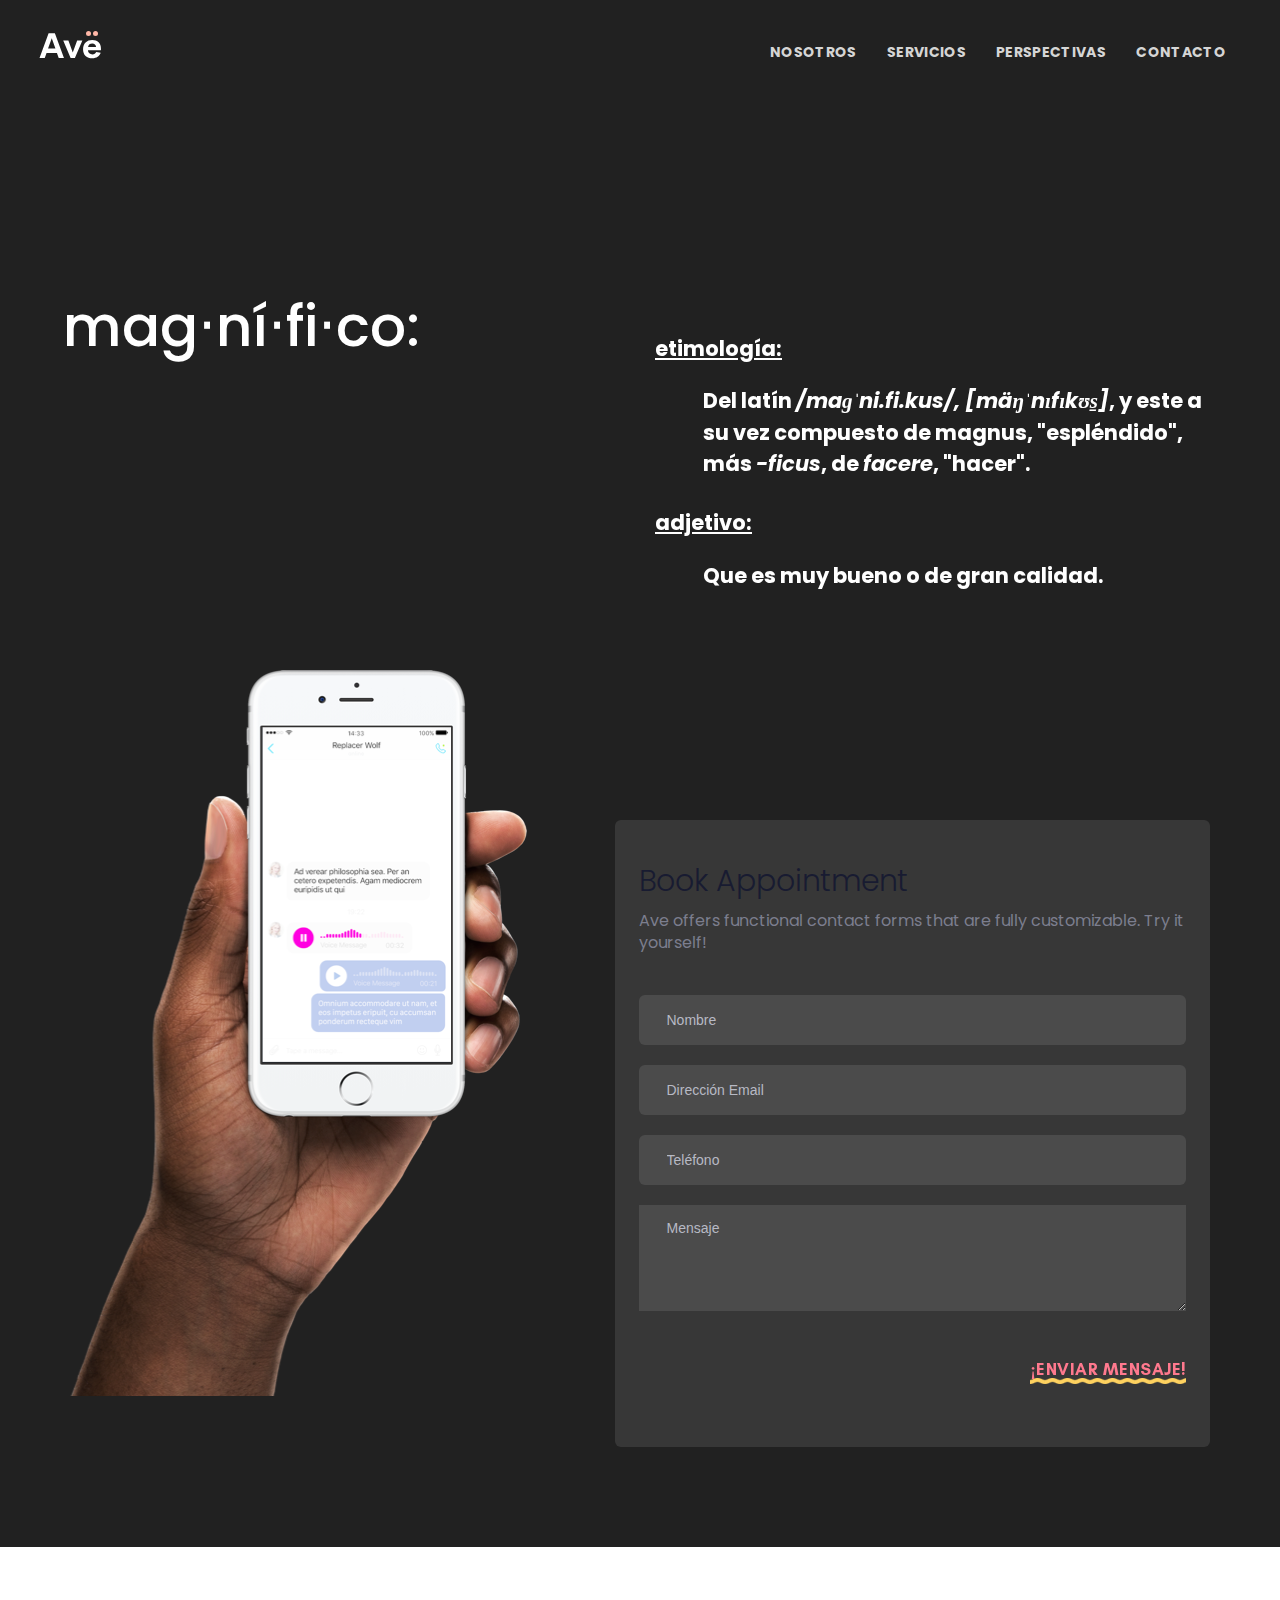
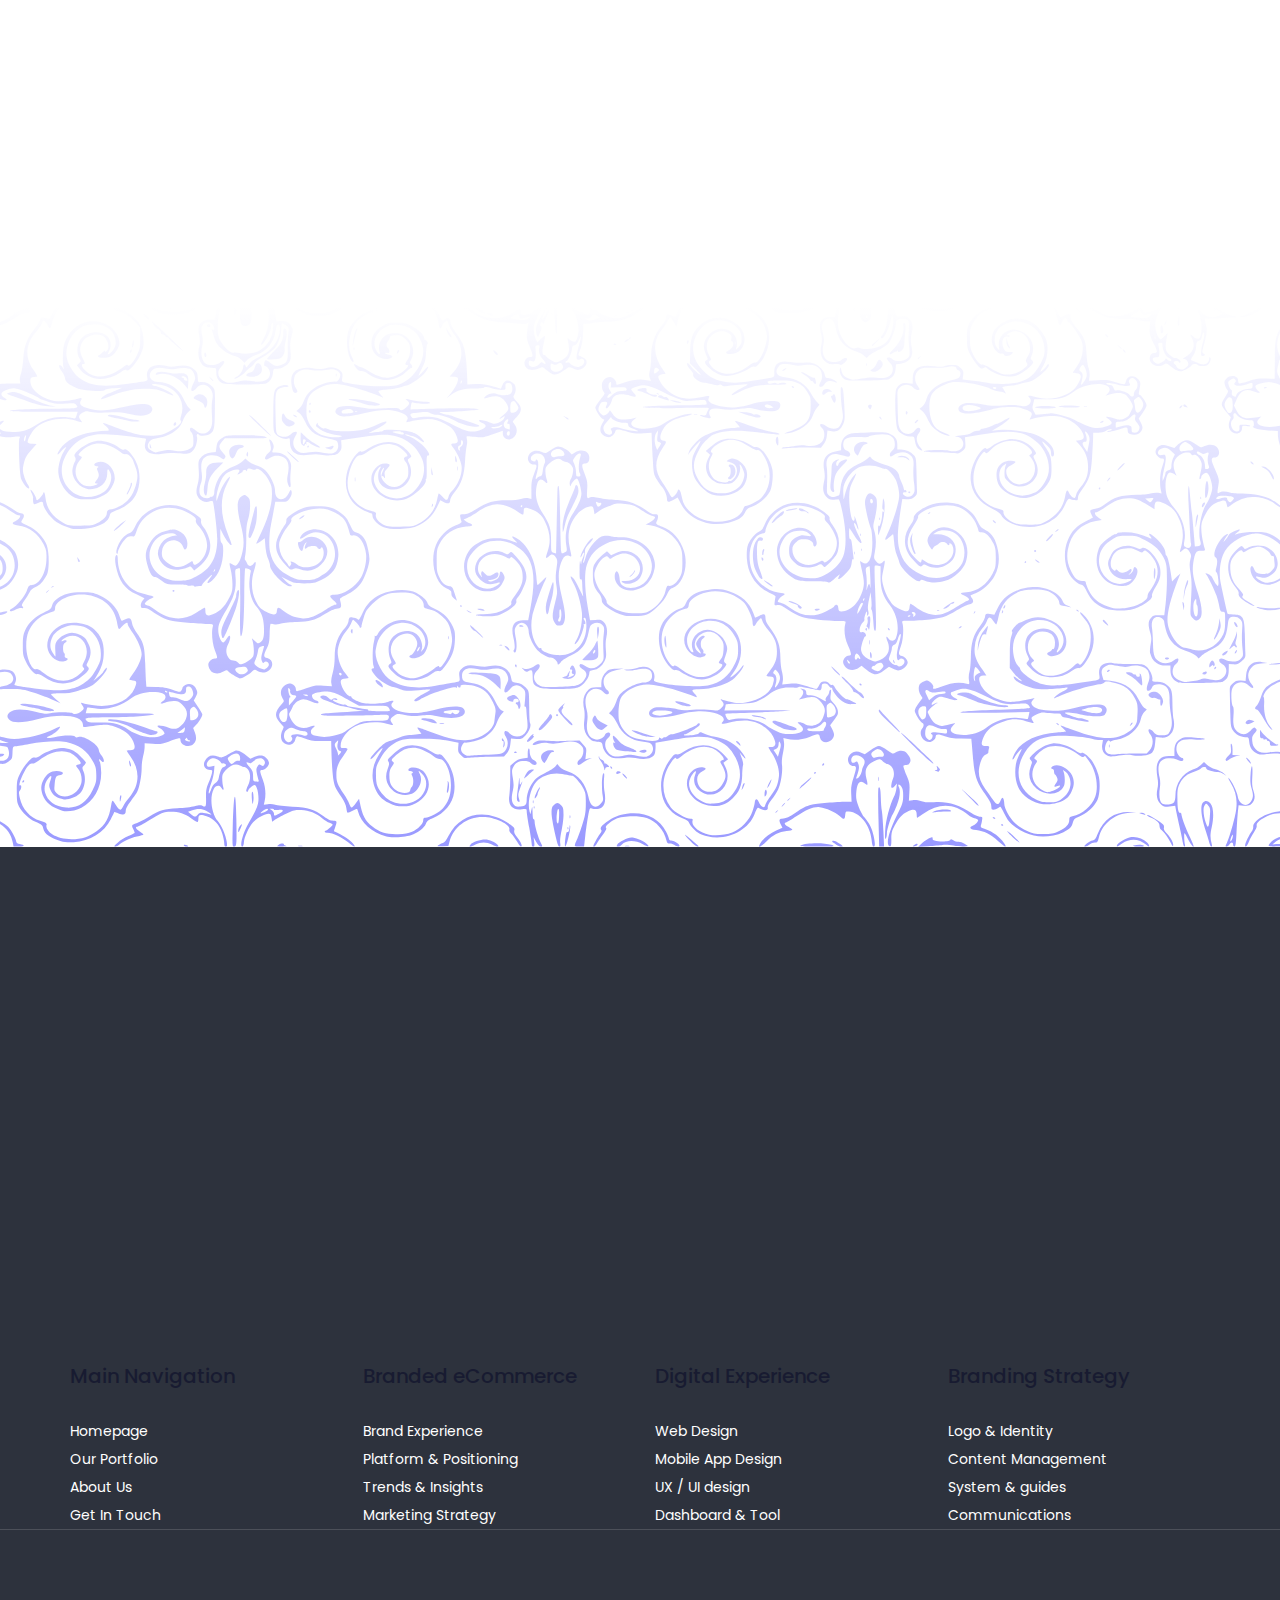
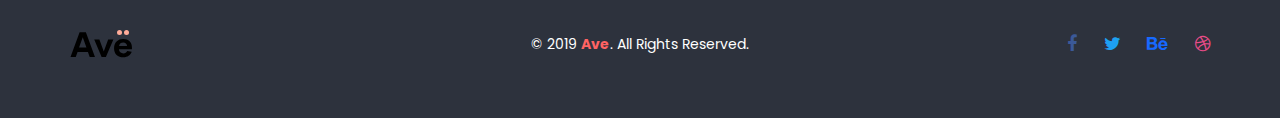
==== commit 7ebf2a44: "reconstrucción contacto.html" ====
--- a/contacto.html
+++ b/contacto.html
@@ -10,7 +10,7 @@
 
 		<link rel="shortcut icon" href="./favicon.png" />
 
-		<title>Ave HTML Template</title>
+		<title>Studio Magnifico | Creative Marketing</title>
 
 		<link href="https://fonts.googleapis.com/css?family=Poppins:400,500,600" rel="stylesheet">
 
@@ -119,7 +119,173 @@
 	
 	<main id="content" class="content">
 		
+		<section class="contacto-hero vc_row fullheight d-flex flex-wrap align-items-center bg-cover bg-dark bg-bottom-center">
+			<div class="container"> 
+
+				<div class="row d-flex flex-wrap justify-content-between">
+					<div class="lqd-column-inner">
+
+						<div class="col-md-6 p-2">
+
+						
+							<article>
+							<h1 class="text-white split-text-applied ca-initvalues-applied lqd-animations-done" data-fittext="true" data-fittext-options="{ 'compressor':0.7, 'maxFontSize': '72', 'minFontSize': '40'}" data-split-text="true" data-split-options="{'type':'chars, words'}" data-custom-animations="true" data-ca-options="{'triggerHandler':'inview','animationTarget':'.split-inner','duration':'1000','startDelay':'150','delay':'40','easing':'easeOutBack','direction':'forward','initValues':{'translateY':35,'rotateZ':5,'opacity':0},'animations':{'translateY':0,'rotateZ':0,'opacity':1}}" style="font-size: 72px;">mag‧ní‧fi‧co:</h1> 
+									
+							</article>
+						</div><!-- /.col-md-6 --> 
+							
+						<div class="col-md-6 pt-25" style="z-index:3;">
+								
+						<h4 class="font-weight-bold text-white ca-initvalues-applied lqd-animations-done split-text-applied" data-split-text="true" data-split-options="{'type':'lines'}" data-custom-animations="true" data-ca-options="{'triggerHandler':'inview','animationTarget':'.split-inner','duration':700,'delay':100,'easing':'easeOutQuint','direction':'forward','initValues':{'translateY':58, 'opacity': 1},'animations':{'translateY':0, 'opacity': 0.6}}" style=""><div style="display: block; text-align: start; position: relative;" class="lqd-lines split-unit lqd-unit-animation-done">
+
+							<ul class="large list-unstyled">
+										<li> <u>etimología:</u>
+											<ul class="large list-unstyled">
+												<li>
+													<p class="ml-5">
+													Del latín <i>/maɡˈni.fi.kus/, [mäŋˈnɪfɪkʊs̠]</i>, y este a su vez compuesto de magnus, "espléndido", más <i>-ficus</i>, de <i>facere</i>, "hacer".
+													</p>
+												</li>
+											</ul>
+										</li>
+										<li> <u>adjetivo:</u>
+											<ul class="large list-unstyled">
+												<li>
+													<p class="ml-5">
+													Que es muy bueno o de gran calidad.
+													</p>
+												</li>
+											</ul>
+										</li>
+										
+							</ul> <!-- /.lager list --> 
+									
+						</h4>
+						
+						   
+						</div><!-- /.col-md-6 --> 
+					</div><!-- /.lqd-column-inner --> 
+
+				</div><!-- /.row --> 
+			</div><!-- /.container -->
+			
+
+		</section>
+
+		<section class="forma-contacto vc_row bg-cover bg-center-top bg-dark pull-up" style="z-index: 2;">
+			
+			<div class="container">
+				<div class="row d-flex flex-wrap align-items-end">
+
+					<div class="lqd-column-inner">
+
+						<div class="lqd-column col-md-5 visible-md visible-lg">
+
+							<div
+								class="liquid-img-group-container mb-0">
+								<div class="liquid-img-group-inner">
+									<div class="liquid-img-group-single">
+										<div class="liquid-img-group-img-container">
+											<div class="liquid-img-container-inner">
+												<figure>
+													<img src="./assets/demo/misc/hand-1.png" alt="Ultimate Design" />
+												</figure>
+											</div><!-- /.liquid-img-container-inner -->
+										</div><!-- /.liquid-img-group-img-container -->
+									</div><!-- /.liquid-img-group-single -->
+								</div><!-- /.liquid-img-group-inner -->
+							</div><!-- /.liquid-img-group-container -->
+	
+						</div><!-- /.lqd-column col-md-5 -->
+	
+						<div class="lqd-column col-md-7 pl-md-6 pt-150 pb-100">
+	
+							<div class="lqd-column-inner bg-fade-white-01 border-radius-6 px-3 px-md-4 pt-40 pb-40">
+	
+								<header class="fancy-title">
+									<h2 class="mb-2 font-size-30 font-weight-light">Book Appointment</h2>
+									<p class="mt-0">Ave offers functional contact forms that are fully customizable. Try it yourself!</p>
+								</header><!-- /.fancy-title -->
+								
+	
+								<div class="contact-form contact-form-inputs-filled contact-form-button-block font-size-14">
+									<form action="assets/php/mailer.php" method="post" novalidate="novalidate">
+										<div class="row">
+											<div class="col-md-12">
+													<input class="bg-fade-white-01 border-radius-6" type="text" name="name" aria-required="true" aria-invalid="false" placeholder="Nombre" required>
+												</div><!-- /.col-md-12 -->
+												<div class="col-md-12">
+													<input class="bg-fade-white-01 border-radius-6" type="email" name="email" aria-required="true" aria-invalid="false" placeholder="Dirección Email" required>
+												</div><!-- /.col-md-12 -->
+												<div class="col-md-12">
+													<input class="bg-fade-white-01 border-radius-6" type="tel" name="mobile" aria-required="true" aria-invalid="false" placeholder="Teléfono" required>
+												</div><!-- /.col-md-12 -->
+												<div class="forma col-md-12">
+													<textarea class="bg-fade-white-01 border-radius-6" cols="10" rows="4" name="message" aria-required="true" aria-invalid="false" placeholder="Mensaje" required></textarea>
+												</div><!-- /.col-md-12 -->
+	
+												
+												<div class=" super-link-container col-md-12 text-md-right">
+													<h4 class="liquid-filter-items-label text-uppercase font-weight-bold">
+														<a class="super-link" type="submit">¡enviar mensaje!</a>
+													</h4>
+													
+												</div><!-- /.col-md-12 -->
+										</div><!-- /.row -->
+									</form>
+									<div class="contact-form-result hidden"></div><!-- /.contact-form-result -->
+								</div><!-- /.contact-form -->
+	
+							</div><!-- /.lqd-column-inner -->
+	
+						</div><!-- /.lqd-column col-md-7 -->
+
+
+					</div>
+
+				</div><!-- /.row -->
+			</div><!-- /.container -->
+			
+		</section>
+
+		<section class="contacto-nosotros vc_row  bg-cover bg-center fullheight py-5" style="background-image: url(./assets/img/svgs/mercat.svg);">
+
+			<div class="liquid-row-overlay" style="background:linear-gradient(0deg, rgba(235,223,223,0) 0%, #ffffff 60%, #ffffff 100%)"></div>
+			
+			<div class="container">
+				<div class="row">
+
+					<div class="lqd-column col-md-11 col-md-offset-1 col-sm-11 col-sm-offset-1 text-center" data-custom-animations="true" data-ca-options='{"triggerHandler":"inview","animationTarget":"all-childs","duration":"1200","delay":"160","easing":"easeOutQuint","direction":"forward","initValues":{"translateY":52,"translateZ":-142,"rotateX":-64,"opacity":0},"animations":{"translateY":0,"translateZ":0,"rotateX":0,"opacity":1}}'>
+
+						<header class="call2action">
+							<h2
+							class="mt-0 mb-4 text-#051622"
+							data-fittext="true"
+							data-fittext-options='{ "compressor": 0.65,"maxFontSize": 72,"minFontSize": 30 }'
+							data-split-text="true"
+							data-split-options='{"type":"lines"}'
+							>
+							
+							¿Quieres trabajar con nosotros?<br>
+							<a class="super-link" href=#>¡Envíanos tu CV!</a>
+							</h2>
+						</header>
+
+
+					</div><!-- /.lqd-column col-md-6 col-md-offset-3 text-center -->
+
+				</div><!-- /.row -->
+			</div><!-- /.container -->
+			
+		</section>
+				
+		</main><!-- /#content.content -->
 		
+		<div class="lqd-back-to-top is-active is-visible" data-back-to-top="true">
+			<a href="#wrap" data-localscroll="true">
+			<i class="fa fa-angle-up"></i>
+			</a>
+		</div>
 		
 	</main><!-- /#content.content -->
 	
--- a/assets/css/custom.css
+++ b/assets/css/custom.css
@@ -145,13 +145,13 @@
 }
 
 h1 .super-link {
-    background-image: url(./assets/img/super-link/squiggle-h1h2.png);
+    background-image: url(/assets/img/super-link/squiggle-h1h2.png);
     background-size: auto 12px;
     padding-bottom: 0;
 }
 
 h2 .super-link {
-    background-image: url(./assets/img/super-link/squiggle-h1h2.png);
+    background-image: url(/assets/img/super-link/squiggle-h1h2.png);
     background-size: auto 12px;
     padding-bottom: 2px;
   }
@@ -159,7 +159,7 @@
   
   
   h4 .super-link {
-    background-image: url(./assets/img/super-link/squiggle-h4h5.png);
+    background-image: url(/assets/img/super-link/squiggle-h4h5.png);
     background-size: auto 6px;
     padding-bottom: 5px;
   }
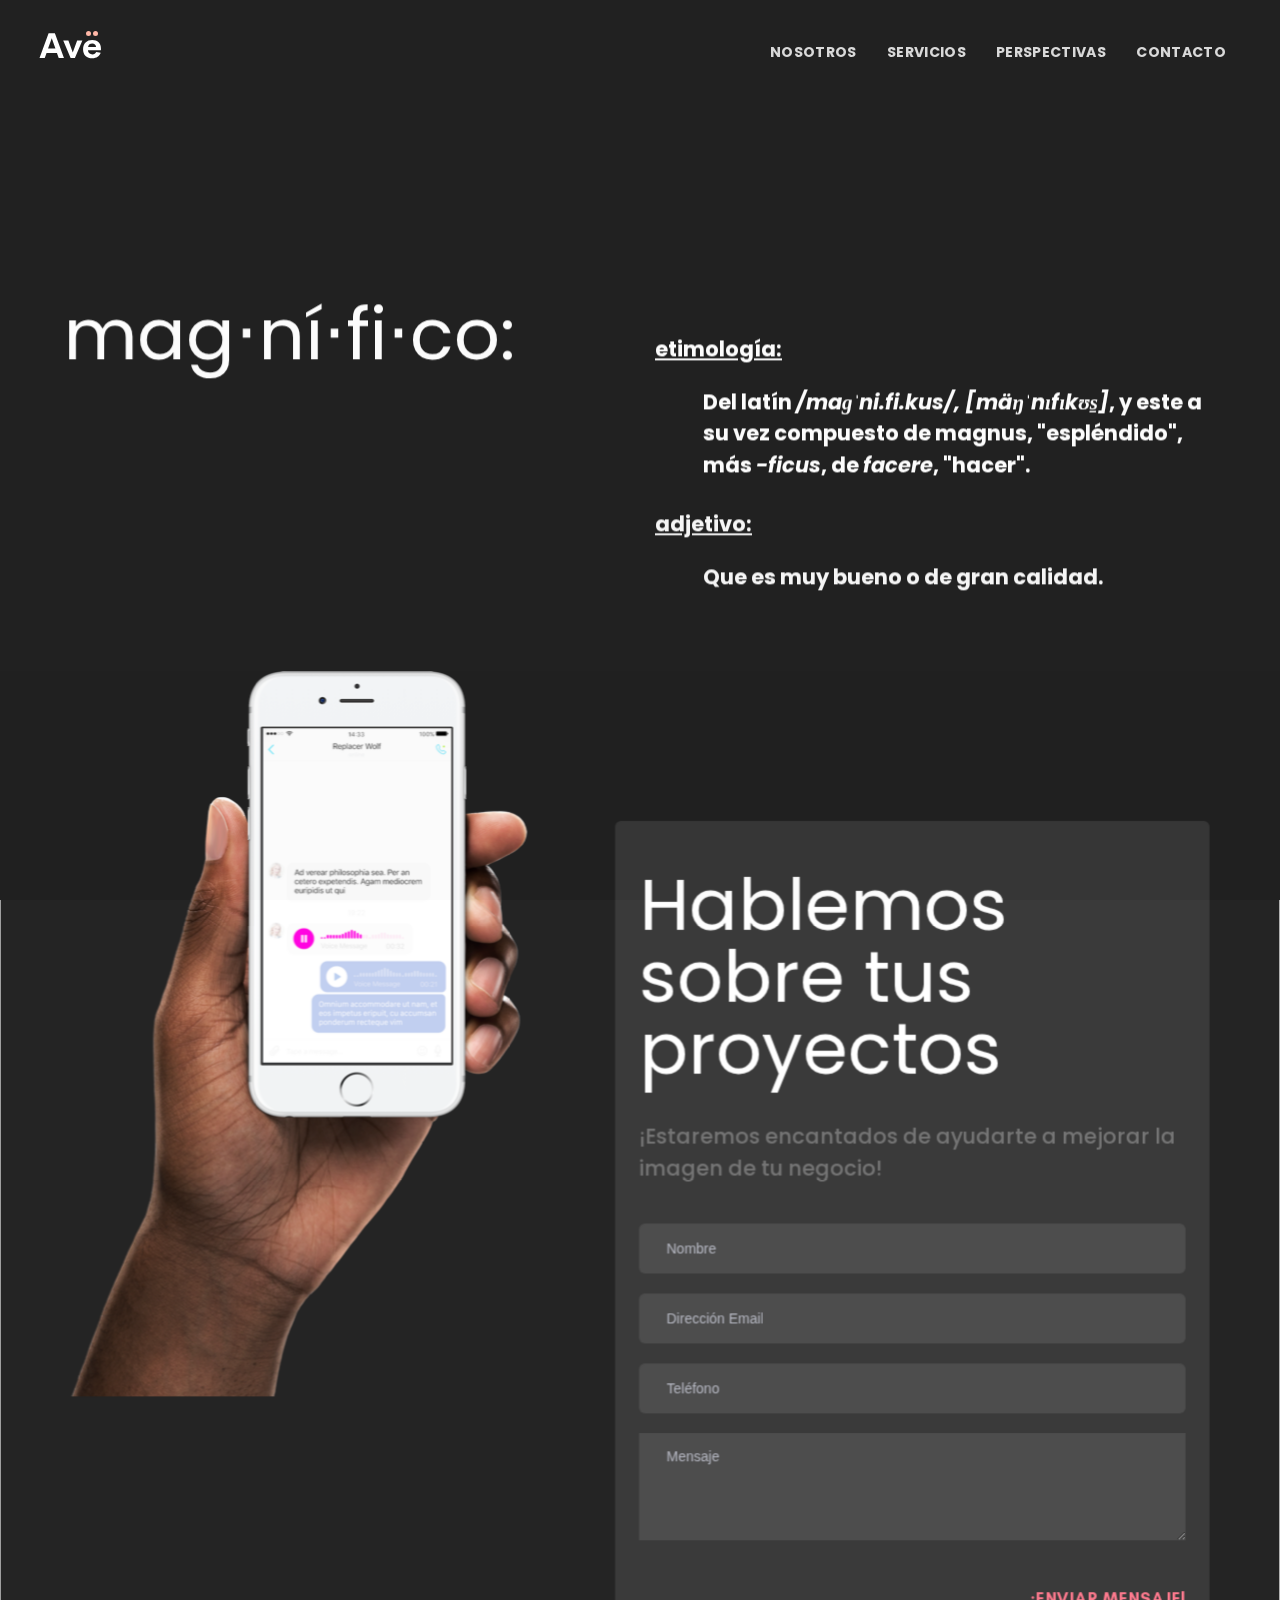
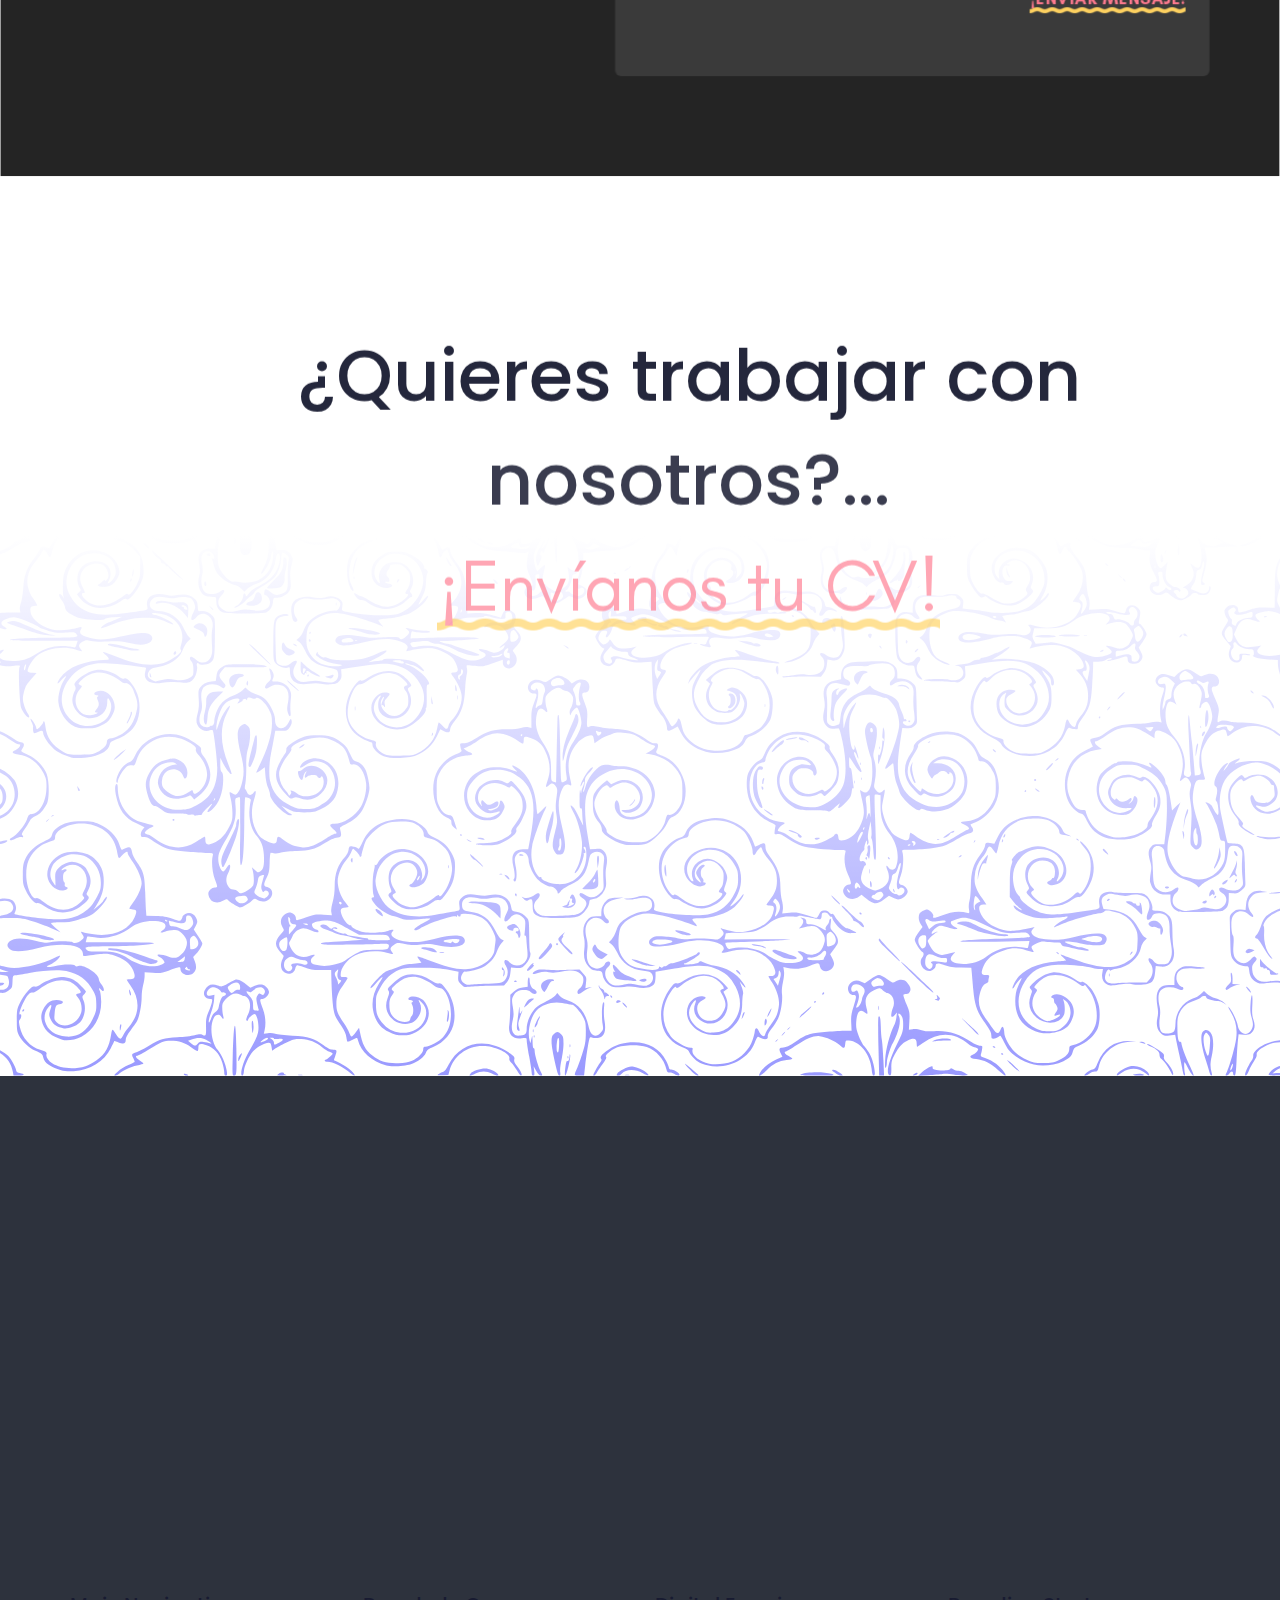
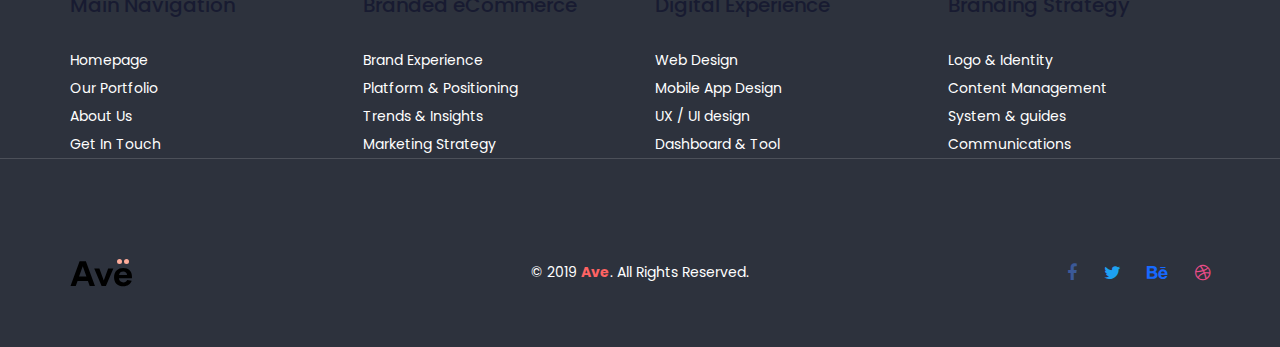
==== commit 509ff7a9: "detalles" ====
--- a/contacto.html
+++ b/contacto.html
@@ -117,7 +117,7 @@
 
 			</header><!-- /.main-header -->
 	
-	<main id="content" class="content">
+	<main id="content" class="content" data-custom-animations="true" data-ca-options='{"triggerHandler":"inview","animationTarget":"all-childs","duration":"1200","delay":"150","easing":"easeOutQuint","direction":"forward","initValues":{"translateY":31,"translateZ":-108,"opacity":0},"animations":{"translateY":0,"translateZ":0,"opacity":1}}'>
 		
 		<section class="contacto-hero vc_row fullheight d-flex flex-wrap align-items-center bg-cover bg-dark bg-bottom-center">
 			<div class="container"> 
@@ -125,20 +125,30 @@
 				<div class="row d-flex flex-wrap justify-content-between">
 					<div class="lqd-column-inner">
 
-						<div class="col-md-6 p-2">
+						<div class="col-md-6 p-2" >
 
 						
-							<article>
-							<h1 class="text-white split-text-applied ca-initvalues-applied lqd-animations-done" data-fittext="true" data-fittext-options="{ 'compressor':0.7, 'maxFontSize': '72', 'minFontSize': '40'}" data-split-text="true" data-split-options="{'type':'chars, words'}" data-custom-animations="true" data-ca-options="{'triggerHandler':'inview','animationTarget':'.split-inner','duration':'1000','startDelay':'150','delay':'40','easing':'easeOutBack','direction':'forward','initValues':{'translateY':35,'rotateZ':5,'opacity':0},'animations':{'translateY':0,'rotateZ':0,'opacity':1}}" style="font-size: 72px;">mag‧ní‧fi‧co:</h1> 
+							<article data-custom-animations="true" data-ca-options='{"triggerHandler":"inview","animationTarget":"all-childs","duration":"1200","delay":"150","easing":"easeOutQuint","direction":"forward","initValues":{"translateY":31,"translateZ":-108,"opacity":0},"animations":{"translateY":0,"translateZ":0,"opacity":1}}'>
+							<h2 class="mt-2 mb-3 font-weight-normal lh-1 text-white"
+							data-fittext="true"
+							data-fittext-options='{ "compressor": 0.65, "maxFontSize": 72, "minFontSize": 46 }'>
+								mag‧ní‧fi‧co:
+							</h2> 
 									
 							</article>
 						</div><!-- /.col-md-6 --> 
 							
 						<div class="col-md-6 pt-25" style="z-index:3;">
 								
-						<h4 class="font-weight-bold text-white ca-initvalues-applied lqd-animations-done split-text-applied" data-split-text="true" data-split-options="{'type':'lines'}" data-custom-animations="true" data-ca-options="{'triggerHandler':'inview','animationTarget':'.split-inner','duration':700,'delay':100,'easing':'easeOutQuint','direction':'forward','initValues':{'translateY':58, 'opacity': 1},'animations':{'translateY':0, 'opacity': 0.6}}" style=""><div style="display: block; text-align: start; position: relative;" class="lqd-lines split-unit lqd-unit-animation-done">
-
-							<ul class="large list-unstyled">
+							<h4 class="font-weight-bold text-white ca-initvalues-applied lqd-animations-done split-text-applied" 
+							data-split-text="true" 
+							data-split-options="{'type':'lines'}" >
+
+								 <div style="display: block; text-align: start; position: relative;" class="lqd-lines split-unit lqd-unit-animation-done"
+								 data-custom-animations="true" 
+								 data-ca-options='{"triggerHandler":"inview","animationTarget":"all-childs","duration":"1200","delay":"150","easing":"easeOutQuint","direction":"forward","initValues":{"translateY":31,"translateZ":-108,"opacity":0},"animations":{"translateY":0,"translateZ":0,"opacity":1}}'>
+								
+									<ul class="large list-unstyled">
 										<li> <u>etimología:</u>
 											<ul class="large list-unstyled">
 												<li>
@@ -158,9 +168,12 @@
 											</ul>
 										</li>
 										
-							</ul> <!-- /.lager list --> 
-									
-						</h4>
+								</ul> <!-- /.lager list -->
+								
+								</div>
+									 
+										
+							</h4>
 						
 						   
 						</div><!-- /.col-md-6 --> 
@@ -203,8 +216,10 @@
 							<div class="lqd-column-inner bg-fade-white-01 border-radius-6 px-3 px-md-4 pt-40 pb-40">
 	
 								<header class="fancy-title">
-									<h2 class="mb-2 font-size-30 font-weight-light">Book Appointment</h2>
-									<p class="mt-0">Ave offers functional contact forms that are fully customizable. Try it yourself!</p>
+									<h2 class="mt-2 mb-3 font-weight-normal lh-1 text-white"
+									data-fittext="true"
+									data-fittext-options='{ "compressor": 0.65, "maxFontSize": 72, "minFontSize": 46 }'>Hablemos sobre tus proyectos</h2>
+									<p class="h4 pt-10 text-fade-white-03">¡Estaremos encantados de ayudarte a mejorar la imagen de tu negocio!</p>
 								</header><!-- /.fancy-title -->
 								
 	
@@ -248,14 +263,14 @@
 			
 		</section>
 
-		<section class="contacto-nosotros vc_row  bg-cover bg-center fullheight py-5" style="background-image: url(./assets/img/svgs/mercat.svg);">
+		<section class="contacto-home vc_row bg-cover bg-center fullheight py-5" style="background-image: url(./assets/img/svgs/mercat.svg);">
 
 			<div class="liquid-row-overlay" style="background:linear-gradient(0deg, rgba(235,223,223,0) 0%, #ffffff 60%, #ffffff 100%)"></div>
 			
 			<div class="container">
 				<div class="row">
 
-					<div class="lqd-column col-md-11 col-md-offset-1 col-sm-11 col-sm-offset-1 text-center" data-custom-animations="true" data-ca-options='{"triggerHandler":"inview","animationTarget":"all-childs","duration":"1200","delay":"160","easing":"easeOutQuint","direction":"forward","initValues":{"translateY":52,"translateZ":-142,"rotateX":-64,"opacity":0},"animations":{"translateY":0,"translateZ":0,"rotateX":0,"opacity":1}}'>
+					<div class="lqd-column col-md-11 col-md-offset-1 col-sm-11 col-sm-offset-1 text-center pt-100">
 
 						<header class="call2action">
 							<h2
@@ -265,8 +280,7 @@
 							data-split-text="true"
 							data-split-options='{"type":"lines"}'
 							>
-							
-							¿Quieres trabajar con nosotros?<br>
+							¿Quieres trabajar con nosotros?...<br>
 							<a class="super-link" href=#>¡Envíanos tu CV!</a>
 							</h2>
 						</header>
@@ -278,6 +292,7 @@
 			</div><!-- /.container -->
 			
 		</section>
+		
 				
 		</main><!-- /#content.content -->
 		
--- a/assets/css/custom.css
+++ b/assets/css/custom.css
@@ -56,40 +56,7 @@
     z-index: 2;
   }
 
-.cb-img-container {
-    background: var(--color-secondary);
-    position: relative;
-}
-
-.cb-img-container img {
-    height: auto;
-    opacity: .75;
-    position: relative;
-    width: 100%;
-    z-index: 1;
-}
-
-.business svg,
-.branding svg,
-.digital svg {
-    bottom: 0;
-    left: 0;
-    position: absolute;
-    right: 0;
-    width: 55vw;
-    z-index: 2;
-}
-
-svg:not(:root) {
-    overflow: hidden;
-}
-
-.h-outline text {
-    font-family: var(--heading-font);
-    font-weight: 700;
-    stroke: var(--color-primary);
-    text-transform: uppercase;
-}
+
 /*FIN-Efectos-imagenes*/
 
 /*---SUPER-LINK---*/
@@ -215,6 +182,7 @@
 /*FIN - DIVIDER*/
 
 
+
 @media (prefers-reduced-motion:no-preference) {
     .super-link-container:hover .super-link,
     .super-link:hover {
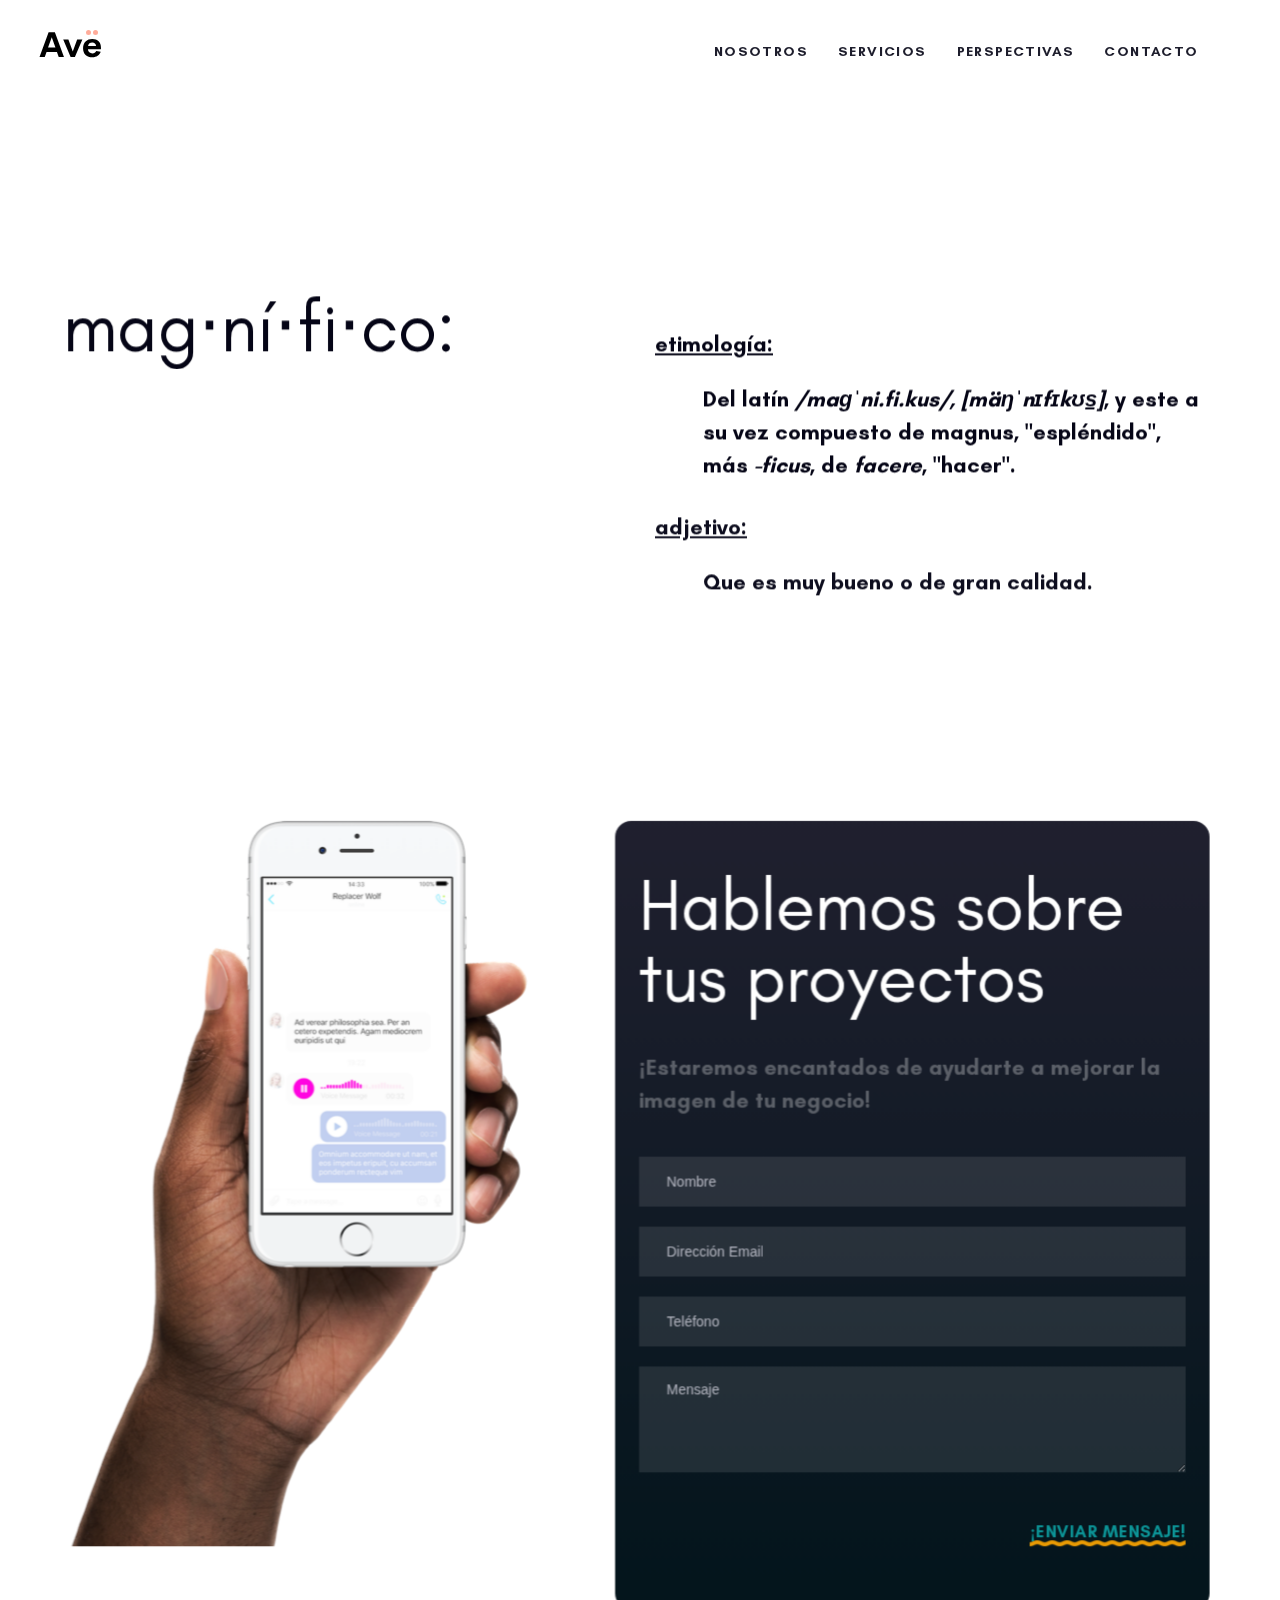
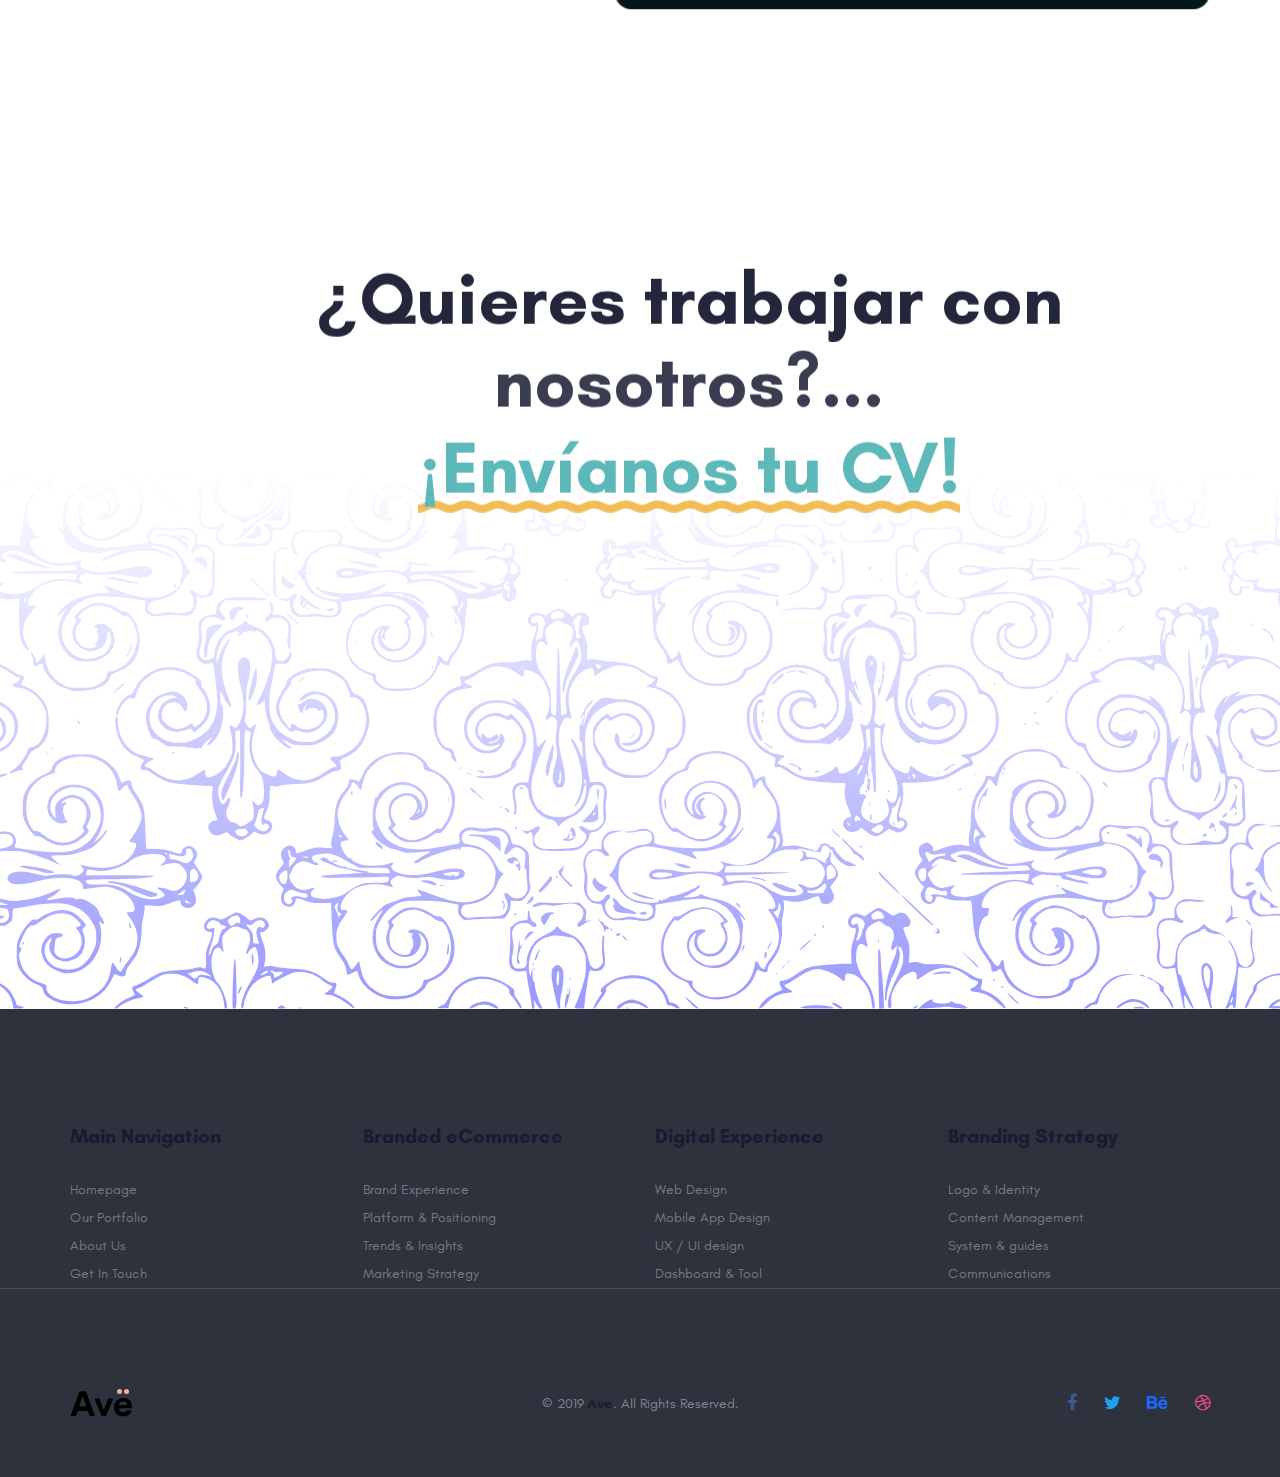
==== commit 260e92ce: "cambios finales en todos los HTML" ====
--- a/contacto.html
+++ b/contacto.html
@@ -12,21 +12,21 @@
 
 		<title>Studio Magnifico | Creative Marketing</title>
 
-		<link href="https://fonts.googleapis.com/css?family=Poppins:400,500,600" rel="stylesheet">
+		
 
 		<link rel="stylesheet" href="assets/vendors/liquid-icon/liquid-icon.min.css" />
 		<link rel="stylesheet" href="assets/vendors/font-awesome/css/font-awesome.min.css" />
 		<link rel="stylesheet" href="assets/css/theme-vendors.min.css" />
 		<link rel="stylesheet" href="assets/css/theme.min.css" />
-		<link rel="stylesheet" href="assets/css/themes/mobile.css" />
-		<link rel="stylesheet" href="assets/css/custom.css">
+		<link rel="stylesheet" href="assets/css/themes/digital-agency.css" />
+		<link rel="stylesheet" href="assets/css/custom.css" />
 
 		<!-- Head Libs -->
 		<script async src="assets/vendors/modernizr.min.js"></script>
 
 	</head>
 
-	<body data-mobile-nav-trigger-alignment="right" data-mobile-nav-align="left" data-mobile-nav-style="minimal" data-mobile-nav-shceme="gray" data-mobile-header-scheme="gray" data-mobile-nav-breakpoint="1199">
+	<body data-mobile-nav-trigger-alignment="left" data-mobile-nav-align="left" data-mobile-nav-style="minimal" data-mobile-nav-shceme="gray" data-mobile-header-scheme="blanco" data-mobile-nav-breakpoint="1199">
 
 		<div id="wrap">
 
@@ -38,24 +38,20 @@
 						<div class="mainbar">
 							<div class="row mainbar-row align-items-lg-stretch px-4">
 
-								<div class="col">
+								<div class="col pr-5">
 									<div class="navbar-header">
 										<a class="navbar-brand" href="index.html" rel="home">
 											<span class="navbar-brand-inner">
-												<img class="logo-dark" src="./assets/img/logo/logo-1.svg" alt="Ave HTML Template">
-												<img class="logo-light" src="./assets/img/logo/logo-light.svg" alt="Ave HTML Template">
-												<img class="logo-sticky" src="./assets/img/logo/logo-1.svg" alt="Ave HTML Template">
 												<img class="mobile-logo-default" src="./assets/img/logo/logo-1.svg" alt="Ave HTML Template">
-												<img class="logo-default" src="./assets/img/logo/logo-light.svg" alt="Ave HTML Template">
+												<img class="logo-default" src="./assets/img/logo/logo-1.svg" alt="Ave HTML Template">
 											</span>
 										</a>
-										<button type="button" class="navbar-toggle collapsed nav-trigger style-mobile" data-toggle="collapse"
-										 data-target="#main-header-collapse" aria-expanded="false" data-changeclassnames='{ "html": "mobile-nav-activated overflow-hidden" }'>
+										<button type="button" class="navbar-toggle collapsed nav-trigger style-mobile" data-toggle="collapse" data-target="#main-header-collapse" aria-expanded="false" data-changeclassnames='{ "html": "mobile-nav-activated overflow-hidden" }'>
 											<span class="sr-only">Toggle navigation</span>
 											<span class="bars">
-												<span class="bar"></span>
-												<span class="bar"></span>
-												<span class="bar"></span>
+												<span class="bar bg-secondary"></span>
+												<span class="bar bg-secondary"></span>
+												<span class="bar bg-secondary"></span>
 											</span>
 										</button>
 									</div><!-- /.navbar-header -->
@@ -63,9 +59,11 @@
 
 								<div class="col text-right">
 
-									<div class="collapse navbar-collapse" id="main-header-collapse" aria-expanded="false" role="tablist">
-										
-										<ul class="main-nav main-nav-hover-underline-1 nav align-items-lg-stretch justify-content-lg-end">
+									<div class="collapse navbar-collapse" id="main-header-collapse">
+								
+										<ul id="secondary-nav" class="main-nav nav align-items-lg-stretch justify-content-lg-center" data-submenu-options='{ "toggleType":"fade", "handler":"mouse-in-out" }' data-localscroll="true">
+											
+											
 											<li>
 												<a href="nosotros.html">
 													<span class="link-icon"></span>
@@ -102,9 +100,11 @@
 													</span>
 												</a>
 											</li>
-										</ul>
+											
 										
-									</div><!-- /.collapse -->
+									</ul><!-- /#primary-nav  -->
+									
+								</div><!-- /#main-header-collapse -->
 
 									
 
@@ -119,7 +119,7 @@
 	
 	<main id="content" class="content" data-custom-animations="true" data-ca-options='{"triggerHandler":"inview","animationTarget":"all-childs","duration":"1200","delay":"150","easing":"easeOutQuint","direction":"forward","initValues":{"translateY":31,"translateZ":-108,"opacity":0},"animations":{"translateY":0,"translateZ":0,"opacity":1}}'>
 		
-		<section class="contacto-hero vc_row fullheight d-flex flex-wrap align-items-center bg-cover bg-dark bg-bottom-center">
+		<section class="contacto-hero vc_row fullheight d-flex flex-wrap align-items-center bg-cover  bg-bottom-center">
 			<div class="container"> 
 
 				<div class="row d-flex flex-wrap justify-content-between">
@@ -129,7 +129,7 @@
 
 						
 							<article data-custom-animations="true" data-ca-options='{"triggerHandler":"inview","animationTarget":"all-childs","duration":"1200","delay":"150","easing":"easeOutQuint","direction":"forward","initValues":{"translateY":31,"translateZ":-108,"opacity":0},"animations":{"translateY":0,"translateZ":0,"opacity":1}}'>
-							<h2 class="mt-2 mb-3 font-weight-normal lh-1 text-white"
+							<h2 class="mt-2 mb-3 font-weight-normal lh-1 text-primary"
 							data-fittext="true"
 							data-fittext-options='{ "compressor": 0.65, "maxFontSize": 72, "minFontSize": 46 }'>
 								mag‧ní‧fi‧co:
@@ -140,7 +140,7 @@
 							
 						<div class="col-md-6 pt-25" style="z-index:3;">
 								
-							<h4 class="font-weight-bold text-white ca-initvalues-applied lqd-animations-done split-text-applied" 
+							<h4 class="font-weight-bold text-primary ca-initvalues-applied lqd-animations-done split-text-applied" 
 							data-split-text="true" 
 							data-split-options="{'type':'lines'}" >
 
@@ -185,17 +185,17 @@
 
 		</section>
 
-		<section class="forma-contacto vc_row bg-cover bg-center-top bg-dark pull-up" style="z-index: 2;">
+		<section class="forma-contacto vc_row bg-cover bg-center-top pull-up" style="z-index: 2;">
 			
 			<div class="container">
-				<div class="row d-flex flex-wrap align-items-end">
+				<div class="row d-flex flex-wrap">
 
 					<div class="lqd-column-inner">
 
 						<div class="lqd-column col-md-5 visible-md visible-lg">
 
 							<div
-								class="liquid-img-group-container mb-0">
+								class="liquid-img-group-container mt-150">
 								<div class="liquid-img-group-inner">
 									<div class="liquid-img-group-single">
 										<div class="liquid-img-group-img-container">
@@ -213,7 +213,7 @@
 	
 						<div class="lqd-column col-md-7 pl-md-6 pt-150 pb-100">
 	
-							<div class="lqd-column-inner bg-fade-white-01 border-radius-6 px-3 px-md-4 pt-40 pb-40">
+							<div class="lqd-column-inner bg-gradient-primary-bt border-radius-16 px-3 px-md-4 pt-40 pb-40">
 	
 								<header class="fancy-title">
 									<h2 class="mt-2 mb-3 font-weight-normal lh-1 text-white"
@@ -227,16 +227,16 @@
 									<form action="assets/php/mailer.php" method="post" novalidate="novalidate">
 										<div class="row">
 											<div class="col-md-12">
-													<input class="bg-fade-white-01 border-radius-6" type="text" name="name" aria-required="true" aria-invalid="false" placeholder="Nombre" required>
+													<input class="bg-fade-white-01" type="text" name="name" aria-required="true" aria-invalid="false" placeholder="Nombre" required>
 												</div><!-- /.col-md-12 -->
 												<div class="col-md-12">
-													<input class="bg-fade-white-01 border-radius-6" type="email" name="email" aria-required="true" aria-invalid="false" placeholder="Dirección Email" required>
+													<input class="bg-fade-white-01" type="email" name="email" aria-required="true" aria-invalid="false" placeholder="Dirección Email" required>
 												</div><!-- /.col-md-12 -->
 												<div class="col-md-12">
-													<input class="bg-fade-white-01 border-radius-6" type="tel" name="mobile" aria-required="true" aria-invalid="false" placeholder="Teléfono" required>
+													<input class="bg-fade-white-01" type="tel" name="mobile" aria-required="true" aria-invalid="false" placeholder="Teléfono" required>
 												</div><!-- /.col-md-12 -->
-												<div class="forma col-md-12">
-													<textarea class="bg-fade-white-01 border-radius-6" cols="10" rows="4" name="message" aria-required="true" aria-invalid="false" placeholder="Mensaje" required></textarea>
+												<div class="col-md-12">
+													<textarea class="bg-fade-white-01" cols="10" rows="4" name="message" aria-required="true" aria-invalid="false" placeholder="Mensaje" required></textarea>
 												</div><!-- /.col-md-12 -->
 	
 												
@@ -263,7 +263,7 @@
 			
 		</section>
 
-		<section class="contacto-home vc_row bg-cover bg-center fullheight py-5" style="background-image: url(./assets/img/svgs/mercat.svg);">
+		<section class="contacto-trabajo vc_row bg-cover bg-center fullheight py-5" style="background-image: url(./assets/img/svgs/mercat.svg);">
 
 			<div class="liquid-row-overlay" style="background:linear-gradient(0deg, rgba(235,223,223,0) 0%, #ffffff 60%, #ffffff 100%)"></div>
 			
--- a/assets/css/themes/digital-agency.css
+++ b/assets/css/themes/digital-agency.css
@@ -0,0 +1,82 @@
+:root {
+  --color-primary: #fd7250;
+  --color-secondary: #2ed47c;
+  --color-gradient-start: #fd7250;
+  --color-gradient-stop: #fd7250;
+}
+
+body {
+  font-family: 'Glacial Indifference', sans-serif;
+  font-weight: 400;
+  line-height: 1.5;
+  font-size: 18px;
+  color: #808291;
+}
+
+.h1, h1,
+.h2, h2,
+.h3, h3,
+.h4, h4,
+.h5, h5,
+.h6, h6 {
+  font-family: 'Glacial Indifference', sans-serif;
+  font-weight: 700;
+  color: #181b31;
+}
+
+.h1, h1 {
+  line-height: 1.111em;
+  font-size: 42px;
+}
+
+.h2, h2 {
+  line-height: 1.111em;
+  font-size: 36px;
+}
+
+.h3, h3 {
+  line-height: 1.25em;
+  font-size: 30px;
+}
+
+.h4, h4 {
+  line-height: 1.5em;
+  font-size: 22px;
+}
+
+.h5, h5 {
+  line-height: 1.5em;
+  font-size: 19px;
+}
+
+.h6, h6 {
+  line-height: 1.5em;
+  font-size: 17px;
+}
+
+.main-nav > li > a {
+  font-size: 14px;
+  font-weight: 700;
+  letter-spacing: 0.1em;
+  color: rgba(255, 255, 255, 0.75);
+  text-transform: uppercase;
+}
+
+.main-nav > li.is-active > a,
+.main-nav > li.current-menu-item > a,
+.main-nav > li:hover > a,
+.main-nav > li > a:hover {
+  color: #fff;
+}
+
+.main-nav > li > a .link-ext {
+  background-color: #fff;
+}
+
+.main-footer a:not(.btn) {
+  color: #777880;
+}
+
+.main-footer a:not(.btn):hover {
+  color: #000;
+}
--- a/assets/css/custom.css
+++ b/assets/css/custom.css
@@ -4,22 +4,23 @@
 
 /***************************************************************************************************************************************************************************************/
 
-*{box-sizing:border-box;}article{display:block}aside{display:block}details{display:block}figcaption{display:block}figure{display:block;margin:0}footer{display:block}header{display:block}hgroup{display:block}nav{display:block}section{display:block}audio{display:inline;zoom:1}canvas{display:inline;zoom:1}video{display:inline;zoom:1}audio:not([controls]){display:none}[hidden]{display:none}html{font-size:100%;-webkit-text-size-adjust:100%;-ms-text-size-adjust:100%;font-family:sans-serif;color:#222}button{font-family:sans-serif;color:#222;font-size:100%;vertical-align:middle;line-height:normal;cursor:pointer;-webkit-appearance:button;overflow:visible;margin:0}input{font-family:sans-serif;color:#222;font-size:100%;vertical-align:middle;line-height:normal;margin:0}select{font-family:sans-serif;color:#222;font-size:100%;vertical-align:middle;margin:0}textarea{font-family:sans-serif;color:#222;font-size:100%;overflow:auto;vertical-align:top;resize:vertical;margin:0}body{font-size:1em;line-height:1.4;margin:0}::-moz-selection{background:#333;color:#fff;text-shadow:none}::selection{background:#333;color:#fff;text-shadow:none}a{color:#00e}a:hover{color:#06e;outline:0}a:active{outline:0}abbr[title]{border-bottom:1px dotted}b{font-weight:700}strong{font-weight:700}blockquote{margin:1em 40px}dfn{font-style:italic}hr{display:block;height:1px;border:0;border-top:1px solid #ccc;margin:1em 0;padding:0}ins{background:#ff9;color:#000;text-decoration:none}mark{background:#ff0;color:#000;font-style:italic;font-weight:700}pre{font-family:monospace, serif;_font-family:'courier new', monospace;font-size:1em;white-space:pre-wrap;word-wrap:break-word}code{font-family:monospace, serif;_font-family:'courier new', monospace;font-size:1em}kbd{font-family:monospace, serif;_font-family:'courier new', monospace;font-size:1em}samp{font-family:monospace, serif;_font-family:'courier new', monospace;font-size:1em}q{quotes:none}q:before{content:none}q:after{content:none}small{font-size:85%}sub{font-size:75%;line-height:0;position:relative;vertical-align:baseline;bottom:-.25em}sup{font-size:75%;line-height:0;position:relative;vertical-align:baseline;top:-.5em}ul{margin:1em 0;padding:0 0 0 40px}ol{margin:1em 0;padding:0 0 0 40px}dd{margin:0 0 0 40px}nav ul{list-style:none;list-style-image:none;margin:0;padding:0}nav ol{list-style:none;list-style-image:none;margin:0;padding:0}img{border:0;-ms-interpolation-mode:bicubic;vertical-align:middle}svg:not(:root){overflow:hidden}form{margin:0}fieldset{border:0;margin:0;padding:0}label{cursor:pointer}legend{border:0;margin-left:-7px;white-space:normal;padding:0}input[type="button"]{cursor:pointer;-webkit-appearance:button;overflow:visible}input[type="reset"]{cursor:pointer;-webkit-appearance:button;overflow:visible}input[type="submit"]{cursor:pointer;-webkit-appearance:button;overflow:visible}button[disabled]{cursor:default}input[disabled]{cursor:default}input[type="checkbox"]{box-sizing:border-box;width:13px;height:13px;padding:0}input[type="radio"]{box-sizing:border-box;width:13px;height:13px;padding:0}input[type="search"]{-webkit-appearance:textfield;-moz-box-sizing:content-box;-webkit-box-sizing:content-box;box-sizing:content-box}input[type="search"]::-webkit-search-decoration{-webkit-appearance:none}input[type="search"]::-webkit-search-cancel-button{-webkit-appearance:none}button::-moz-focus-inner{border:0;padding:0}input::-moz-focus-inner{border:0;padding:0}input:invalid{background-color:#f0dddd00}textarea:invalid{background-color:#f0dddd00}table{border-collapse:collapse;border-spacing:0}td{vertical-align:top}.chromeframe{background:#ccc;color:#000;margin:.2em 0;padding:.2em 0}
+*{box-sizing:border-box;}article{display:block}aside{display:block}details{display:block}figcaption{display:block}figure{display:block;margin:0}footer{display:block}header{display:block}hgroup{display:block}nav{display:block}section{display:block}audio{display:inline;zoom:1}canvas{display:inline;zoom:1}video{display:inline;zoom:1}audio:not([controls]){display:none}[hidden]{display:none}html{font-size:100%;-webkit-text-size-adjust:100%;-ms-text-size-adjust:100%;font-family:sans-serif;color:#222}button{font-family:sans-serif;color:#222;font-size:100%;vertical-align:middle;line-height:normal;cursor:pointer;-webkit-appearance:button;overflow:visible;margin:0}input{font-family:sans-serif;color:#222;font-size:100%;vertical-align:middle;line-height:normal;margin:0}select{font-family:sans-serif;color:#222;font-size:100%;vertical-align:middle;margin:0}textarea{font-family:sans-serif;color:#222;font-size:100%;overflow:auto;vertical-align:top;resize:vertical;margin:0}::-moz-selection{background:#333;color:#fff;text-shadow:none}::selection{background:#333;color:#fff;text-shadow:none}a{color:#00e}a:hover{color:#06e;outline:0}a:active{outline:0}abbr[title]{border-bottom:1px dotted}b{font-weight:700}strong{font-weight:700}blockquote{margin:1em 40px}dfn{font-style:italic}hr{display:block;height:1px;border:0;border-top:1px solid #ccc;margin:1em 0;padding:0}ins{background:#ff9;color:#000;text-decoration:none}mark{background:#ff0;color:#000;font-style:italic;font-weight:700}pre{font-family:monospace, serif;_font-family:'courier new', monospace;font-size:1em;white-space:pre-wrap;word-wrap:break-word}code{font-family:monospace, serif;_font-family:'courier new', monospace;font-size:1em}kbd{font-family:monospace, serif;_font-family:'courier new', monospace;font-size:1em}samp{font-family:monospace, serif;_font-family:'courier new', monospace;font-size:1em}q{quotes:none}q:before{content:none}q:after{content:none}small{font-size:85%}sub{font-size:75%;line-height:0;position:relative;vertical-align:baseline;bottom:-.25em}sup{font-size:75%;line-height:0;position:relative;vertical-align:baseline;top:-.5em}ul{margin:1em 0;padding:0 0 0 40px}ol{margin:1em 0;padding:0 0 0 40px}dd{margin:0 0 0 40px}nav ul{list-style:none;list-style-image:none;margin:0;padding:0}nav ol{list-style:none;list-style-image:none;margin:0;padding:0}img{border:0;-ms-interpolation-mode:bicubic;vertical-align:middle}svg:not(:root){overflow:hidden}form{margin:0}fieldset{border:0;margin:0;padding:0}label{cursor:pointer}legend{border:0;margin-left:-7px;white-space:normal;padding:0}input[type="button"]{cursor:pointer;-webkit-appearance:button;overflow:visible}input[type="reset"]{cursor:pointer;-webkit-appearance:button;overflow:visible}input[type="submit"]{cursor:pointer;-webkit-appearance:button;overflow:visible}button[disabled]{cursor:default}input[disabled]{cursor:default}input[type="checkbox"]{box-sizing:border-box;width:13px;height:13px;padding:0}input[type="radio"]{box-sizing:border-box;width:13px;height:13px;padding:0}input[type="search"]{-webkit-appearance:textfield;-moz-box-sizing:content-box;-webkit-box-sizing:content-box;box-sizing:content-box}input[type="search"]::-webkit-search-decoration{-webkit-appearance:none}input[type="search"]::-webkit-search-cancel-button{-webkit-appearance:none}button::-moz-focus-inner{border:0;padding:0}input::-moz-focus-inner{border:0;padding:0}input:invalid{background-color:#f0dddd00}textarea:invalid{background-color:#f0dddd00}table{border-collapse:collapse;border-spacing:0}td{vertical-align:top}.chromeframe{background:#ccc;color:#000;margin:.2em 0;padding:.2em 0}
 
 /***************************************************************************************************************************************************************************************/
 
 :root {
-	--color-primary: #4762ff;
-	--color-secondary: #ff6363;
-	--color-tertiary: #ac1de1;
-	--color-gradient-start: #4762ff;
-	--color-gradient-stop: #ff798e;
-	--color-gradient-start-secondary: #0bccee;
-	--color-gradient-stop-secondary: #ac1de1;
-	--color-gradient-start-tertiary: #ffba83;
-	--color-gradient-stop-tertiary: #ffa5cd;
-    --color-link: #ac1de1;
-    --color-link-hover: #ffa5cd;
+	--color-primary: #030314;
+	--color-secondary: #1d1d2c; 
+	--color-tertiary: #EB9B00;
+  --color-blanco: #ffffff;
+	--color-gradient-start: #001219;
+	--color-gradient-stop: #1d1d2c;
+	--color-gradient-start-secondary: #1d1d2c;
+	--color-gradient-stop-secondary: #030314;
+	--color-gradient-start-tertiary: #EB9B00;
+	--color-gradient-stop-tertiary: #BB3E03;
+    --color-link: #0A9396; 
+    --color-link-hover: #3cd3d1;
     --body-font: 'Glacial Indifference', 'sans-serif';
     --heading-font: 'Glacial Indifference', 'sans-serif';
     --special-font: 'Josefin Slab';
@@ -27,6 +28,29 @@
     --default-timing-function: cubic-bezier(.25, .1, .25, 1);
 }
 
+
+#primary-nav .txt{
+  color: var(--color-tertiary);
+}
+#primary-nav .txt:hover{
+  color: var(--color-secondary);
+}
+
+
+#secondary-nav .txt{
+  color: var(--color-secondary);
+}
+#secondary-nav .txt:hover{
+  color: var(--color-tertiary);
+}
+
+body  {
+  background-color: #03031400;
+  font-size:1em;
+  line-height:1.4;
+  margin:0;
+}
+
 /*Efectos-imagenes*/
 
 .img-dborder {
@@ -36,7 +60,7 @@
   .img-dborder::after {
     content: "";
     display: block;
-    border: 2px dashed var(--color-tertiary);
+    border: 2px dashed #EB9B00;
     border-radius: 16px;
     position: absolute;
     top: 20px;
@@ -49,7 +73,7 @@
   .img-sec {
     -ms-flex-align: center;
     align-items: center;
-    background: #fff;
+    background: var(--color-blanco);
     box-shadow: 10px 10px 18px 0 rgba(96,96,96,.12);
     border-radius: 18px;
     padding: 50px;
@@ -63,7 +87,7 @@
 
 .super-link {
     backface-visibility: hidden;
-    color: var(--color-gradient-stop);
+    color: var(--color-link);
     display: inline-block;
     font: 800 calc(17rem/16)/calc(20/17) var(--heading-font);
     position: relative;
@@ -73,9 +97,8 @@
 
 .super-link-container:hover .super-link,
 .super-link:hover {
-    color: var(--color-gradient-start-secondary);
-}
-
+    color: var(--color-link-hover);
+}
 
 .super-link,
 footer *.heading-4 .super-link {
@@ -136,7 +159,7 @@
 .divider {
     display: -ms-flexbox;
     display: flex;
-    background: #fff;
+    background: var(--color-blanco);
   }
 
   .divider--primary {
@@ -148,7 +171,7 @@
 .divider__left, .divider__right {
     position: relative;
     display: block;
-    background: var(--color-secondary);
+    background: var(--color-primary);
     height: 70px;
     width: 50%;
   }
@@ -172,14 +195,29 @@
   }
   
   .divider--purple {
-  background: var(--color-secondary);
+  background: var(--color-primary);
   padding-top: 20px;
   }
 
   .divider--purple .divider__left, .divider--purple .divider__right {
-    background: var(--color-gradient-stop);
+    background: var(--color-secondary);
   }
 /*FIN - DIVIDER*/
+
+
+
+
+
+[data-mobile-header-scheme="primary"] .main-header .navbar-header {
+  background-color: var(--color-primary);
+}
+[data-mobile-header-scheme="blanco"] .main-header .navbar-header {
+  background-color: var(--color-blanco);
+}
+
+.nav-trigger .bar {
+  background-color: var(--color-blanco);
+}
 
 
 
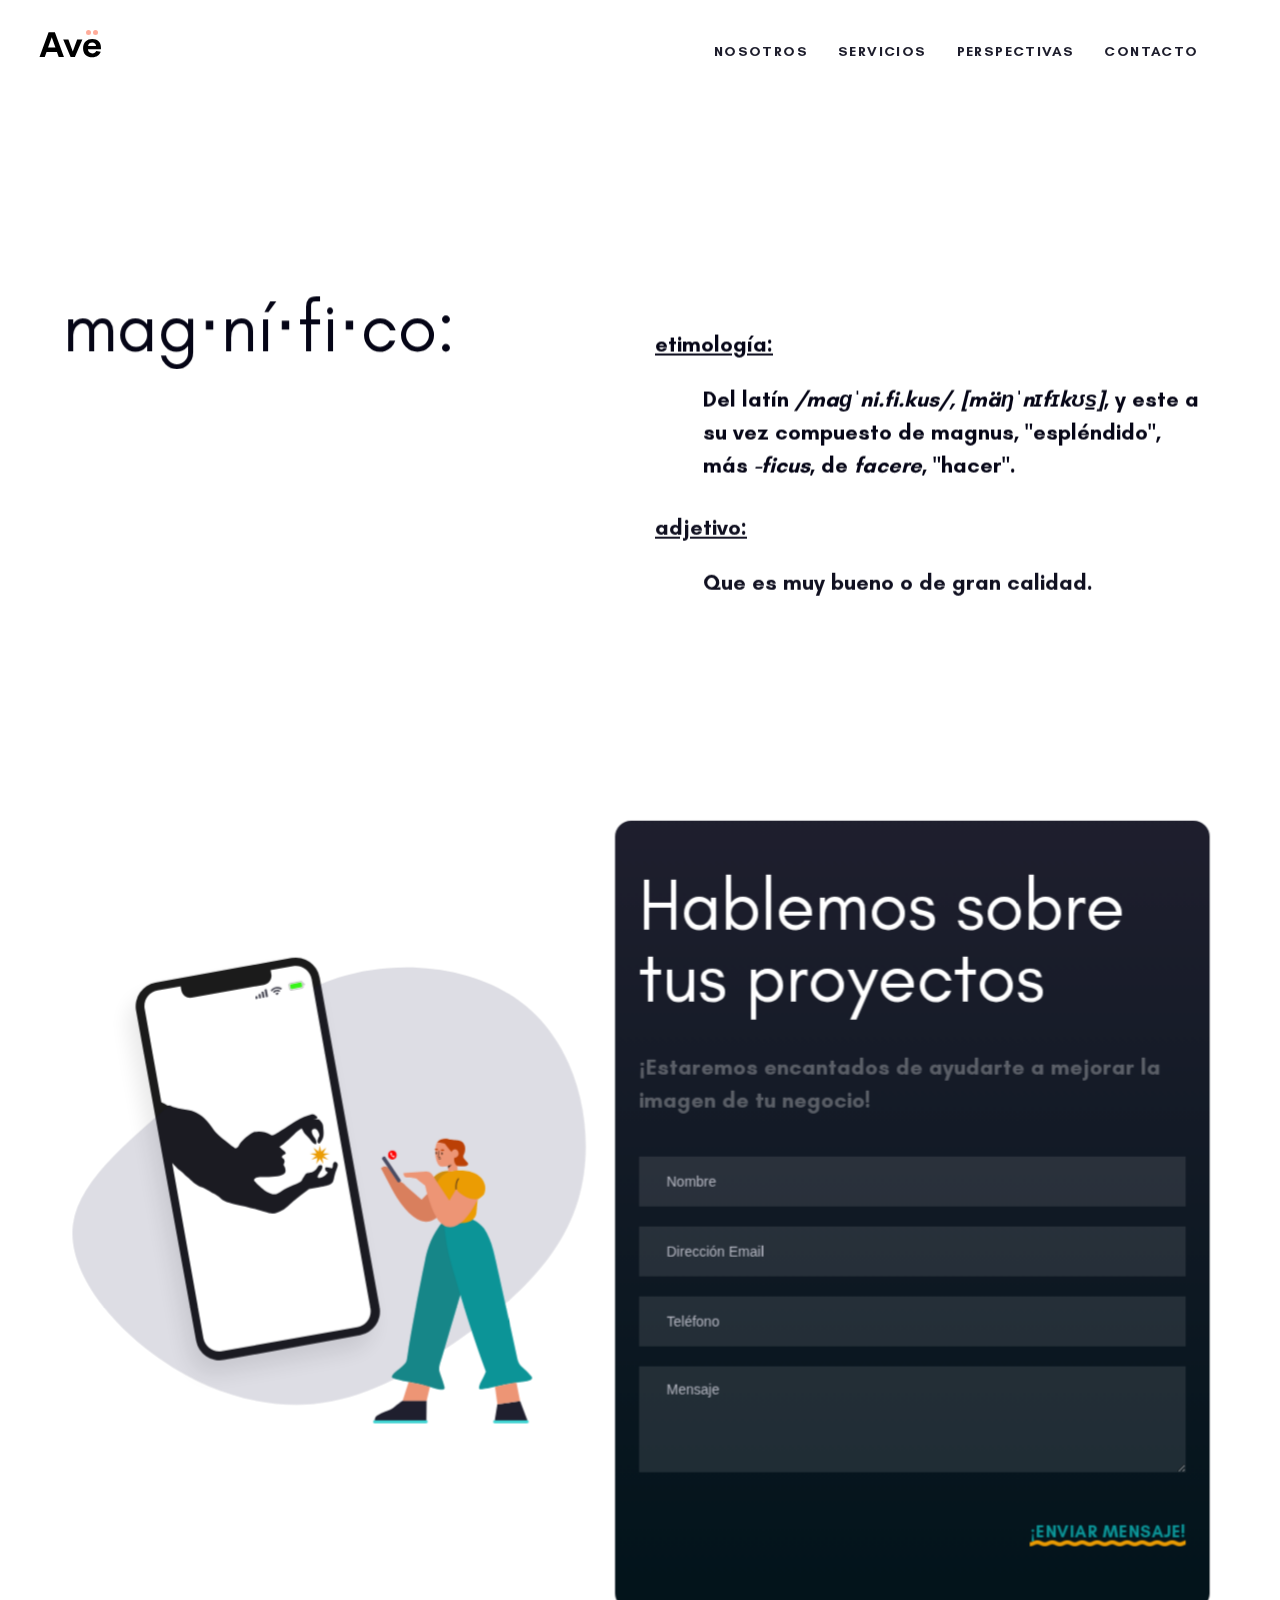
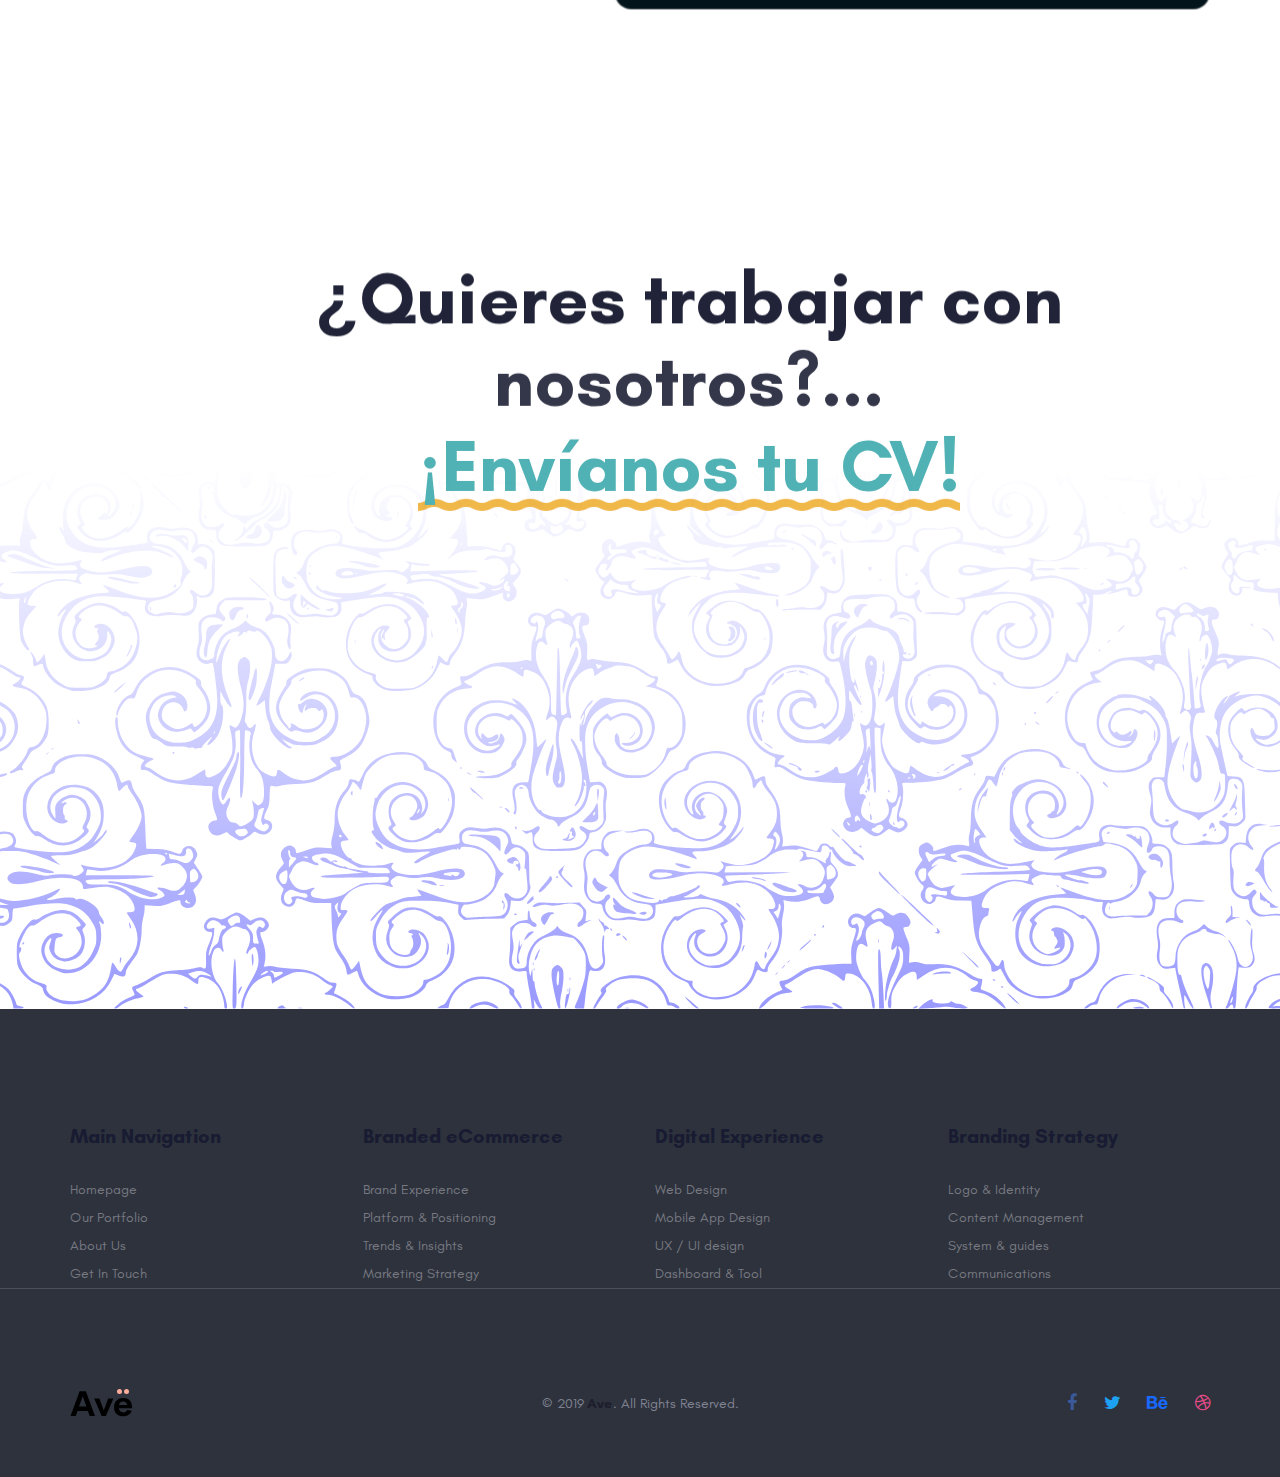
==== commit 0647880b: "agregar SVGs" ====
--- a/contacto.html
+++ b/contacto.html
@@ -201,7 +201,85 @@
 										<div class="liquid-img-group-img-container">
 											<div class="liquid-img-container-inner">
 												<figure>
-													<img src="./assets/demo/misc/hand-1.png" alt="Ultimate Design" />
+													<svg width="519" height="850" viewBox="0 0 786 1285" fill="none" xmlns="http://www.w3.org/2000/svg">
+														<g id="Contacto" clip-path="url(#clip0_7:176)">
+														<g id="base" filter="url(#filter0_d_7:176)">
+														<rect x="92.9457" y="250.883" width="282.636" height="581.037" rx="36.45" transform="rotate(-10.3092 92.9457 250.883)" fill="#191919"/>
+														</g>
+														<path id="fondo" d="M697.995 286.088C772.717 353.531 798.026 477.579 769.704 573.324C741.382 669.069 659.429 736.512 584.708 788.299C509.987 840.086 442.496 875.614 368.377 882.84C293.656 889.464 212.306 867.786 137.585 815.999C62.8632 764.212 -5.22966 682.919 3.80922 610.659C13.4507 539 99.6214 475.772 174.343 408.329C249.064 340.283 312.336 267.421 405.738 236.71C499.14 206.601 623.274 218.042 697.995 286.088Z" fill="#191847" fill-opacity="0.15"/>
+														<path id="Screen" fill-rule="evenodd" clip-rule="evenodd" d="M303.313 225.394L304.419 231.593C305.754 239.08 300.768 246.232 293.281 247.568L184.083 267.047C176.596 268.382 169.444 263.396 168.109 255.909L167.003 249.71L132.173 255.923C118.961 258.28 110.161 270.901 112.518 284.113L137.771 425.68C137.776 425.662 137.782 425.653 137.79 425.651C138.41 425.543 140.676 426.694 146.42 430.035C147.151 430.46 148.459 430.683 149.327 430.53C150.195 430.377 152.333 431.079 154.078 432.09C155.822 433.101 161.637 434.546 166.999 435.302C172.362 436.058 179.845 437.52 183.628 438.551C194.301 441.461 205.421 450.316 213.841 462.612C219.885 471.439 223.554 474.977 241.423 489.212C245.129 492.164 248.843 494.827 249.677 495.131C251.442 495.773 254.956 492.835 255.915 489.914C257.246 485.862 267.605 476.18 275.068 472.015C281.936 468.18 294.919 469.28 302.821 474.365C303.542 474.829 304.125 475.215 304.765 475.425C307.736 476.399 311.95 473.584 336.887 457.112C347.201 450.3 353.817 447.168 363.729 444.404C367.537 443.342 368.557 443.45 371.025 445.179C375.216 448.115 375.159 449.986 370.85 450.932C367.639 451.637 367.765 451.688 372.123 451.448C376.673 451.198 377.138 451.416 379.91 455.105C382.645 458.746 382.9 459.637 383.443 467.478C384.092 476.834 383.365 480.216 379.623 485.264C377.202 488.53 377.03 488.606 375.459 487.104C374.041 485.748 373.984 485.004 375.038 481.569C375.708 479.386 376.62 477.276 377.065 476.879C378.183 475.883 375.891 469.614 373.583 467.355C372.423 466.221 370.65 465.669 369.023 465.937C364.259 466.72 364.683 472.281 370.042 479.309C371.19 480.813 372.355 483.332 372.632 484.907C373.738 491.189 369.031 490.108 363.927 482.906C361.956 480.125 358.892 476.686 357.118 475.263C355.323 473.823 353.295 470.996 352.545 468.885C351.803 466.8 350.786 465.166 350.285 465.255C348.614 465.549 342.071 470.825 337.856 475.278C333.109 480.291 322.549 489.369 319.008 491.479L316.629 492.897L318.99 495.195C320.288 496.459 322.417 498.287 323.721 499.256C327.181 501.829 327.063 503.575 323.332 504.977C319.799 506.305 319.347 508.928 322.354 510.644C324.505 511.871 325.182 515.952 323.64 518.402C322.698 519.899 322.733 520.736 323.796 522.089C325.508 524.27 326.429 529.214 325.596 531.752C324.071 536.395 312.278 539.309 297.092 538.797C283.166 538.327 277.623 539.844 278.342 543.928C278.64 545.625 286.865 553.507 294.16 559.086C298.865 562.686 307.207 565.629 310.874 564.984C312.423 564.711 316.687 562.408 320.349 559.865C324.394 557.056 331.401 553.506 338.197 550.821C347.747 547.047 349.6 545.984 350.859 543.56C351.671 541.998 353.453 538.986 354.82 536.868C357.108 533.322 357.712 532.96 362.413 532.318C368.079 531.545 371.863 528.91 374.58 523.847C376.429 520.4 380.193 519.303 381.369 521.867C381.804 522.816 381.903 524.239 381.588 525.028C381.273 525.818 380.631 527.615 380.631 527.615L378.582 530.874C378.432 530.598 378.414 530.64 378.229 531.075C378.046 531.504 377.701 532.316 376.906 533.582C375.305 536.132 374.254 538.697 374.57 539.282C375.767 541.497 382.532 539.426 386.722 535.564C390.569 532.017 390.654 531.806 388.608 530.851C386.148 529.703 385.026 525.476 386.886 524.36C387.575 523.947 390.046 524.193 392.378 524.907C396.552 526.187 396.627 526.176 397.283 524.178C397.649 523.062 397.836 521.506 397.697 520.719C397.425 519.172 399.412 515.839 400.747 515.604C401.199 515.525 402.401 516.043 403.42 516.757C405.745 518.385 405.61 521.58 402.945 528.051C401.86 530.685 400.323 535.972 399.529 539.8C397.453 549.81 396.009 550.724 376.758 554.21L361.758 556.926L350.2 565.506C343.843 570.225 336.733 576.135 334.399 578.64C327.583 585.955 319.119 591.39 311.837 593.128C305.592 594.618 305.379 594.587 288.886 589.821C271.754 584.87 262.819 582.66 248.62 579.86C236.732 577.515 232.053 575.493 226.665 570.37C224.029 567.863 220.09 565.055 217.913 564.13C215.736 563.204 212.035 561.189 209.688 559.652C207.341 558.114 202.701 555.738 199.377 554.371C191.686 551.209 189.12 549.582 183.573 544.348C181.1 542.016 178.388 539.606 177.546 538.992C176.704 538.379 174.064 535.991 171.679 533.687C169.294 531.382 166.228 528.812 164.865 527.975C163.502 527.139 160.281 524.202 157.707 521.449L154.182 517.679L201.535 783.132C203.892 796.344 216.513 805.144 229.725 802.787L434.931 766.181C448.143 763.824 456.943 751.203 454.586 737.991L365.569 238.972C363.212 225.76 350.591 216.96 337.379 219.317L303.313 225.394Z" fill="white"/>
+														<path id="estrella" d="M378 491L379.96 500.296L387.642 494.392L382.962 502.731L392.772 502.982L383.642 506.462L390.99 512.75L381.683 509.743L383.13 519.126L378 511.039L372.87 519.126L374.317 509.743L365.01 512.75L372.358 506.462L363.228 502.982L373.038 502.731L368.358 494.392L376.04 500.296L378 491Z" fill="#EB9B00"/>
+														<g id="bars/nav bar/small">
+														<g id="iPhone X/Status Bars/Status Bar (Black)">
+														<g id="Battery">
+														<rect id="Border" opacity="0.35" x="330.693" y="245.894" width="21" height="10.3333" rx="2.16667" transform="rotate(-10.8812 330.693 245.894)" stroke="black"/>
+														<path id="Cap" opacity="0.4" d="M353.387 244.756L354.142 248.684C354.868 248.199 355.233 247.327 355.068 246.469C354.904 245.612 354.241 244.937 353.387 244.756" fill="black"/>
+														<rect id="Capacity" x="332.45" y="247.083" width="18" height="7.33333" rx="1.33333" transform="rotate(-10.8812 332.45 247.083)" fill="#35F416"/>
+														</g>
+														<path id="Wifi" fill-rule="evenodd" clip-rule="evenodd" d="M311.705 253.433C314.155 252.963 316.693 253.451 318.793 254.798C318.952 254.903 319.166 254.86 319.272 254.702L320.302 253.166C320.356 253.086 320.376 252.988 320.357 252.894C320.338 252.799 320.283 252.716 320.202 252.663C314.683 249.092 307.329 250.505 303.527 255.868C303.472 255.948 303.451 256.045 303.469 256.14C303.486 256.235 303.541 256.319 303.621 256.373L305.147 257.417C305.304 257.525 305.519 257.485 305.627 257.329C307.079 255.299 309.255 253.905 311.705 253.433ZM312.512 257.631C313.858 257.372 315.253 257.623 316.424 258.335C316.584 258.437 316.796 258.393 316.902 258.236L317.931 256.701C317.985 256.62 318.005 256.521 317.986 256.426C317.966 256.331 317.91 256.247 317.828 256.194C314.246 253.951 309.54 254.856 307.044 258.267C306.988 258.347 306.967 258.445 306.984 258.541C307.002 258.636 307.057 258.721 307.137 258.776L308.662 259.82C308.818 259.927 309.032 259.889 309.142 259.734C309.966 258.64 311.167 257.89 312.512 257.631ZM315.613 259.963C315.633 260.058 315.613 260.158 315.558 260.238L313.777 262.891C313.725 262.969 313.644 263.023 313.552 263.041C313.46 263.059 313.365 263.039 313.287 262.986L310.65 261.181C310.569 261.127 310.513 261.042 310.497 260.946C310.481 260.85 310.505 260.752 310.563 260.674C311.744 259.21 313.81 258.813 315.45 259.735C315.533 259.785 315.592 259.868 315.613 259.963Z" fill="#1D1D2C" fill-opacity="0.8"/>
+														<path id="Cellular Connection" fill-rule="evenodd" clip-rule="evenodd" d="M296.183 254.191L295.077 254.404C294.467 254.521 294.067 255.111 294.184 255.722L296.026 265.306C296.144 265.916 296.734 266.316 297.345 266.199L298.451 265.986C299.061 265.869 299.461 265.279 299.344 264.668L297.502 255.084C297.384 254.474 296.794 254.074 296.183 254.191ZM290.413 257.976L291.519 257.763C292.13 257.646 292.72 258.046 292.837 258.657L294.183 265.66C294.301 266.271 293.901 266.861 293.29 266.978L292.184 267.191C291.574 267.308 290.983 266.908 290.866 266.298L289.52 259.294C289.402 258.684 289.802 258.093 290.413 257.976ZM286.854 261.336L285.749 261.548C285.138 261.666 284.738 262.256 284.855 262.866L285.706 267.29C285.823 267.9 286.413 268.3 287.024 268.183L288.13 267.97C288.741 267.853 289.14 267.263 289.023 266.652L288.173 262.229C288.055 261.618 287.465 261.218 286.854 261.336ZM282.119 264.539L281.013 264.752C280.403 264.869 280.003 265.459 280.12 266.07L280.545 268.282C280.663 268.892 281.253 269.292 281.864 269.175L282.969 268.962C283.58 268.845 283.98 268.255 283.863 267.644L283.438 265.432C283.32 264.822 282.73 264.422 282.119 264.539Z" fill="#1D1D2C" fill-opacity="0.8"/>
+														</g>
+														</g>
+														<g id="Characters standing / Woman standing / 4" clip-path="url(#clip1_7:176)">
+														<g id="Characters standing / Woman standing / 4_2">
+														<g id="Woman">
+														<path id="Base" d="M539.252 907.668C540.448 907.668 541.417 908.638 541.417 909.834C541.417 911.03 540.448 912 539.252 912H460.823C459.627 912 458.658 911.03 458.658 909.834C458.658 908.638 459.627 907.668 460.823 907.668H539.252ZM692.261 912H642.942C641.787 912 640.777 911.167 640.777 910.167V909.501C640.777 908.501 641.739 907.668 642.942 907.668H692.261C693.416 907.668 694.426 908.501 694.426 909.501V910.167C694.426 911.167 693.464 912 692.261 912Z" fill="#3CD3D1"/>
+														<path id="Shoes" d="M539.505 907.683C539.422 907.673 539.338 907.668 539.252 907.668H461.164C461.112 907.404 461.086 907.072 461.093 906.642C461.147 906.306 461.154 905.921 461.257 905.538C461.875 903.238 462.623 901.711 464.812 900.353C467.002 898.995 469.237 897.782 471.565 896.716C480.153 892.678 483.088 892.729 488.735 889.025C491.072 887.477 493.221 885.685 495.227 883.746C496.565 882.454 499.457 880.354 503.903 877.447L539.799 877.447L539.505 907.683ZM692.524 907.682C692.437 907.673 692.349 907.668 692.261 907.668H643.107L646.997 883.114L681.448 878.446L692.524 907.682Z" fill="#1D1D2C"/>
+														<path id="Legs" d="M590.93 717.593C579.985 753.814 573.151 778.791 561.623 816.605C559.238 823.371 558.358 828.503 558.983 831.999C559.921 837.244 564.547 846.649 566.801 856.904C569.056 867.159 545.937 855.907 526.278 852.13C506.619 848.354 486.368 844.5 486.894 841.554C488.167 834.552 508.137 825.394 509.716 816.605C511.295 807.817 512.491 798.246 512.712 796.671C522.828 736.561 532.32 690.374 537.464 665.252C539.634 654.479 543.803 634.139 558.983 613.319C559.971 612.002 560.771 610.977 561.241 610.343C562.637 608.867 564.199 607.753 565.796 606.916C565.76 606.62 565.725 606.324 565.689 606.029C569.538 603.17 572.148 601.102 587.719 599.916C588.104 599.909 588.536 599.853 588.921 599.847C604.018 599.054 616.834 604.564 626.502 616.45C632.672 625.637 637.507 636.937 641.006 650.35C644.218 662.662 656.455 717.854 677.719 815.926C678.676 818.759 679.603 820.837 680.5 822.161C683.49 826.571 692.314 832.586 698.543 841.037C704.772 849.489 679.077 848.615 659.582 853.164C640.087 857.713 620.02 862.431 619.303 859.526C617.969 854.049 626.802 842.563 629.473 833.714C621.377 811.686 613.425 788.801 605.713 765.152C600.474 749.04 595.555 733.178 590.93 717.593Z" fill="#0A9396"/>
+														<path id="Shadow T shirt" opacity="0.176986" d="M590.783 717.701C579.89 753.762 573.062 778.706 561.566 816.416C559.181 823.182 558.301 828.314 558.927 831.81C559.865 837.055 564.49 846.46 566.745 856.715C568.999 866.97 545.881 855.718 526.221 851.941C506.562 848.165 486.311 844.311 486.837 841.365C488.11 834.363 508.081 825.205 509.66 816.416C511.239 807.627 512.435 798.057 512.655 796.482C522.771 736.372 532.263 690.185 537.407 665.063C539.577 654.29 543.746 633.95 558.927 613.13C559.914 611.813 560.714 610.788 561.185 610.154C562.551 608.708 564.078 607.611 565.64 606.779C567.426 621.689 569.427 638.626 572.336 651.986C575.28 665.505 579.202 678.319 583.287 691.775C585.696 700.327 588.193 708.971 590.783 717.701Z" fill="#444444"/>
+														<path id="T shirt" d="M609.388 531.92C612.037 532.688 614.546 533.808 616.721 535.201C626.05 541.174 631.542 552.558 627.279 563.766C626.391 566.101 623.408 568.928 618.332 572.247C617.92 572.293 617.511 572.334 617.106 572.369L615.51 589.615C615.461 590.145 615.413 590.626 615.413 591.155C615.365 593.562 614.932 597.124 612.863 599.723C609.976 603.381 605.694 608.675 587.795 608.868C568.548 609.06 563.929 603.766 560.946 600.012C558.877 597.461 558.348 594.38 558.3 591.877C558.3 591.348 558.252 590.866 558.203 590.337L556.505 572.237C547.48 570.725 546.102 564.743 544.613 560.114C541.579 550.683 548.059 539.594 556.106 534.291C561.837 530.514 568.867 528.928 575.409 530.28C578.415 529.393 581.664 528.895 585.1 528.873H587.843C596.151 528.823 603.73 529.553 609.388 531.92Z" fill="#EB9B00"/>
+														<path id="Shadow T shirt_2" opacity="0.176986" d="M556.487 572.053C547.646 570.486 546.277 564.56 544.8 559.966C541.766 550.535 548.246 539.446 556.293 534.143C562.079 530.33 569.189 528.75 575.784 530.172C565.633 533.038 558.198 540.317 555.653 548.703C554.883 551.206 554.739 553.901 555.028 556.5L556.487 572.053Z" fill="#444444"/>
+														<path id="Skin" d="M572.068 521.835C571.942 521.867 571.813 521.899 571.683 521.931C567.461 522.987 567.707 522.908 567.413 522.983C564.294 523.441 561.719 523.019 561.245 522.89C557.298 522.083 553.56 514.15 552.869 503.342C552.785 502.467 552.846 501.603 552.858 500.736L553.603 492.151C553.737 490.23 554.396 488.395 555.47 486.829C555.579 486.644 555.685 486.507 555.792 486.369C556.161 485.913 556.531 485.456 556.894 485.096C558.297 483.65 559.91 482.653 561.548 481.995C565.399 480.721 569.633 480.872 571.961 481.373C572.294 481.444 573.34 481.662 574.814 481.958C576.183 482.392 577.513 482.678 578.902 482.823C579.667 482.925 580.196 483.638 580.142 484.406L578.803 496.664C578.77 496.958 582.395 494.186 586.147 495.178C587.356 495.498 589.025 497.198 591.153 500.278C590.395 502.6 589.998 503.794 589.961 503.86C588.388 506.74 587.234 508.551 586.499 509.293L586.207 517.012L586.702 528.873H585.1C580.522 528.902 576.275 529.777 572.495 531.29L572.068 521.835ZM675.908 850.258L681.451 878.455L647.091 883.289L643.442 856.757C648.618 855.615 654.204 854.309 659.745 853.016C664.933 851.805 670.56 850.979 675.908 850.258ZM512.654 849.299C517.093 850.189 521.784 851.088 526.441 851.982C532.544 853.155 538.98 855.048 544.888 856.794L539.806 877.971H503.406L512.654 849.299ZM554.734 600.434C549.227 604.807 543.641 606.778 537.974 606.349C521.643 605.112 504.837 589.009 487.556 558.039L487.559 558.038L487.558 558.037L470.465 525.331C474.731 521.766 478.67 521.905 482.284 525.747C485.614 530.12 487.531 532.729 488.036 533.575C495.595 546.246 501.683 544.001 509.079 553.313L532.14 573.175L540.57 564.474C539.51 560.456 538.488 556.198 537.507 551.699C534.949 549.971 531.006 546.827 524.577 541.44C523.974 540.934 521.006 540.263 515.673 539.424C507.748 540.463 504.166 538.229 504.928 532.721L538.933 530.493C542.551 530.256 546.039 531.888 548.176 534.818C550.761 538.362 552.615 541.326 553.738 543.712L574.131 574.301L584.739 557.084C587.841 562.656 592.452 565.178 598.806 568.773C604.026 571.725 610.31 572.844 617.66 572.128C603.489 600.184 589.589 614.411 575.96 614.808C568.06 615.038 560.985 610.247 554.734 600.434Z" fill="#ED9474"/>
+														<path id="Shadow Arm" opacity="0.2" d="M555.036 600.37C549.503 604.787 543.89 606.78 538.196 606.349C521.865 605.112 505.059 589.009 487.778 558.039L487.781 558.038L487.78 558.037L470.687 525.331C474.953 521.766 478.893 521.905 482.506 525.747C485.836 530.12 487.753 532.729 488.258 533.575C495.817 546.246 501.905 544.001 509.301 553.313L532.362 573.175L540.841 564.423C544.974 580.052 549.706 592.035 555.036 600.37Z" fill="#8C2A00"/>
+														<path id="Shadow" d="M572.254 525.894L577.937 520.33L572.081 521.831L572.254 525.894Z" fill="#482D1F"/>
+														<path id="Hair" d="M595.781 505.563C595.15 507.853 595.331 509.605 596.323 510.82C601.298 516.913 603.558 517.804 602.314 520.034C600.893 522.581 595.6 523.252 586.434 522.046C580.327 517.915 581.697 510.463 581.705 509.813C581.703 509.808 581.7 509.802 581.698 509.797C582.335 509.696 584.32 509.544 585.964 508.069C587.607 506.64 588.697 504.159 588.056 501.605C587.504 499.154 585.337 497.025 583.03 496.911C581.731 496.869 580.631 497.419 580.48 497.505C578.723 498.492 577.848 499.975 577.848 499.975L577.299 501.014C577.146 500.738 577.001 500.48 576.864 500.244C573.766 496.263 570.665 492.331 567.519 488.348C561.956 486.656 556.728 486.773 555.898 486.232C556.267 485.775 556.637 485.319 557 484.958C558.403 483.512 560.016 482.516 561.654 481.858C565.505 480.583 569.739 480.735 572.067 481.236C572.4 481.307 573.446 481.525 574.921 481.821C575.349 481.899 575.778 481.978 576.302 482.062C577.544 482.246 578.497 482.409 579.07 482.497C586.332 483.488 589.221 482.87 592.728 485.141C593.373 485.573 594.845 486.592 596.024 488.363C599.425 493.523 597.895 499.543 597.479 501.348C597.064 502.962 596.457 504.36 595.781 505.563ZM552.369 497.415C551.903 497.261 551.783 496.664 552.158 496.371C552.635 496.042 553.41 495.652 554.371 495.722C556.34 495.866 558.349 497.277 556.165 497.688C554.769 498.001 553.259 497.67 552.369 497.415ZM561.634 498.553C561.168 498.399 561.047 497.802 561.471 497.515C561.947 497.186 562.722 496.796 563.731 496.871C565.701 497.016 567.703 498.474 565.526 498.837C564.082 499.145 562.572 498.814 561.634 498.553Z" fill="#BB3E03"/>
+														<path id="Phone" d="M473.59 508.361C474.869 507.524 476.311 507.446 476.814 508.223L500.554 543.301C501.057 544.078 500.495 545.383 499.22 546.268C497.94 547.105 496.498 547.183 495.995 546.405L472.255 511.328C471.701 510.507 472.311 509.197 473.59 508.361Z" fill="#474961"/>
+														<path id="Eyes" d="M555.499 501.534C555.495 502.358 555.474 503.713 554.926 504.228C554.2 505.011 552.989 502.632 553.511 501.144C553.736 500.493 554.094 500.343 554.476 500.39C555.049 500.46 555.474 500.949 555.499 501.534ZM564.035 502.291C564.079 503.121 564.01 504.47 563.462 504.985C562.736 505.769 561.525 503.389 562.047 501.902C562.272 501.25 562.63 501.1 563.012 501.147C563.585 501.218 564.01 501.706 564.035 502.291Z" fill="#482D1F"/>
+														<path id="Mouth" d="M560.463 511.648C560.809 511.594 561.656 511.407 561.864 510.899C561.876 510.803 561.941 510.666 561.905 510.565C561.749 510.254 561.111 510.321 560.239 510.311C558.693 510.267 557.469 509.971 557.469 509.971C557.469 509.971 557.734 510.974 557.944 511.242C558.327 512.065 559.92 511.727 560.463 511.648Z" fill="#482D1F"/>
+														<path id="Nose" d="M556.745 507.21L556.735 507.262C556.671 507.784 556.969 508.312 557.478 508.462C557.572 508.483 557.625 508.494 557.678 508.504C558.179 508.599 558.541 508.648 559.842 508.808C560.106 508.84 560.346 508.653 560.378 508.389C560.411 508.125 560.223 507.885 559.959 507.852C558.681 507.695 558.329 507.647 557.857 507.558C557.808 507.549 557.759 507.539 557.709 507.529C557.72 507.53 557.687 507.47 557.689 507.399L558.881 502.391L558.893 502.322L559.143 499.492C559.167 499.227 558.971 498.993 558.706 498.97C558.442 498.947 558.208 499.142 558.185 499.407L557.937 502.202L556.745 507.21Z" fill="#482D1F"/>
+														<path id="Shadow_2" d="M585.157 557.234C584.681 550.37 585.818 545.252 588.527 541.857C588.776 541.545 588.725 541.091 588.413 540.842C588.102 540.594 587.648 540.645 587.399 540.956C584.432 544.674 583.218 550.141 583.717 557.334C583.745 557.732 584.09 558.032 584.487 558.004C584.885 557.977 585.185 557.632 585.157 557.234Z" fill="#482D1F"/>
+														<g id="tel&#195;&#169;fono" clip-path="url(#clip2_7:176)">
+														<g id="Layer_1">
+														<g id="Group">
+														<path id="Vector" d="M487.885 512.283C491.61 512.283 494.63 509.258 494.63 505.527C494.63 501.796 491.61 498.771 487.885 498.771C484.16 498.771 481.14 501.796 481.14 505.527C481.14 509.258 484.16 512.283 487.885 512.283Z" fill="#FF0101"/>
+														</g>
+														<g id="Group_2" opacity="0.2">
+														<g id="Group_3" opacity="0.2">
+														<path id="Vector_2" opacity="0.2" d="M487.253 504.112C487.168 503.099 486.114 502.614 486.072 502.592C486.009 502.571 485.967 502.571 485.925 502.571C484.702 502.782 484.533 503.479 484.512 503.521C484.512 503.564 484.512 503.606 484.512 503.648C485.967 508.166 488.981 508.989 489.972 509.264C490.056 509.285 490.119 509.306 490.161 509.327C490.182 509.327 490.203 509.348 490.225 509.348C490.267 509.348 490.288 509.348 490.33 509.327C490.351 509.306 491.068 508.968 491.257 507.87C491.257 507.828 491.257 507.765 491.236 507.723C491.215 507.701 490.836 506.984 489.803 506.73C489.74 506.709 489.655 506.73 489.592 506.773C489.255 507.047 488.812 507.343 488.623 507.385C487.316 506.751 486.578 505.506 486.557 505.274C486.536 505.147 486.831 504.683 487.189 504.302C487.231 504.26 487.253 504.176 487.253 504.112Z" fill="#231F20"/>
+														</g>
+														</g>
+														<g id="Group_4">
+														<g id="Group_5">
+														<path id="Vector_3" d="M487.253 503.69C487.168 502.677 486.114 502.191 486.072 502.17C486.009 502.149 485.967 502.149 485.925 502.149C484.702 502.36 484.533 503.057 484.512 503.099C484.512 503.141 484.512 503.184 484.512 503.226C485.967 507.744 488.981 508.567 489.972 508.842C490.056 508.863 490.119 508.884 490.161 508.905C490.182 508.905 490.203 508.926 490.225 508.926C490.267 508.926 490.288 508.926 490.33 508.905C490.351 508.884 491.068 508.546 491.257 507.448C491.257 507.406 491.257 507.343 491.236 507.3C491.215 507.279 490.836 506.561 489.803 506.308C489.74 506.287 489.655 506.308 489.592 506.35C489.255 506.625 488.812 506.92 488.623 506.963C487.316 506.329 486.578 505.084 486.557 504.851C486.536 504.725 486.831 504.26 487.189 503.88C487.231 503.838 487.253 503.754 487.253 503.69Z" fill="white"/>
+														</g>
+														</g>
+														</g>
+														</g>
+														</g>
+														</g>
+														</g>
+														</g>
+														<defs>
+														<filter id="filter0_d_7:176" x="54.874" y="194.231" width="438.199" height="678.381" filterUnits="userSpaceOnUse" color-interpolation-filters="sRGB">
+														<feFlood flood-opacity="0" result="BackgroundImageFix"/>
+														<feColorMatrix in="SourceAlpha" type="matrix" values="0 0 0 0 0 0 0 0 0 0 0 0 0 0 0 0 0 0 127 0" result="hardAlpha"/>
+														<feOffset dx="-10" dy="22"/>
+														<feGaussianBlur stdDeviation="17"/>
+														<feColorMatrix type="matrix" values="0 0 0 0 0 0 0 0 0 0 0 0 0 0 0 0 0 0 0.1 0"/>
+														<feBlend mode="normal" in2="BackgroundImageFix" result="effect1_dropShadow_7:176"/>
+														<feBlend mode="normal" in="SourceGraphic" in2="effect1_dropShadow_7:176" result="shape"/>
+														</filter>
+														<clipPath id="clip0_7:176">
+														<rect width="786" height="1285" fill="white"/>
+														</clipPath>
+														<clipPath id="clip1_7:176">
+														<rect width="498" height="438" fill="white" transform="translate(335 474)"/>
+														</clipPath>
+														<clipPath id="clip2_7:176">
+														<rect width="13.4898" height="13.5116" fill="white" transform="translate(481.14 498.771)"/>
+														</clipPath>
+														</defs>
+														</svg>
 												</figure>
 											</div><!-- /.liquid-img-container-inner -->
 										</div><!-- /.liquid-img-group-img-container -->
--- a/assets/css/custom.css
+++ b/assets/css/custom.css
@@ -17,7 +17,7 @@
 	--color-gradient-stop: #1d1d2c;
 	--color-gradient-start-secondary: #1d1d2c;
 	--color-gradient-stop-secondary: #030314;
-	--color-gradient-start-tertiary: #EB9B00;
+	--color-gradient-start-tertiary: #  ;
 	--color-gradient-stop-tertiary: #BB3E03;
     --color-link: #0A9396; 
     --color-link-hover: #3cd3d1;
@@ -239,4 +239,19 @@
     to {
         background-position: 500px bottom;
     }
+}
+
+#estrella {
+  animation: estrellita 7s infinite linear;
+  transform-origin: center;
+  transform-box: fill-box;
+}
+
+@keyframes estrellita {
+  from{
+      transform: rotateZ(0deg);
+  }
+  to{
+      transform: rotateZ(360deg);
+  }
 }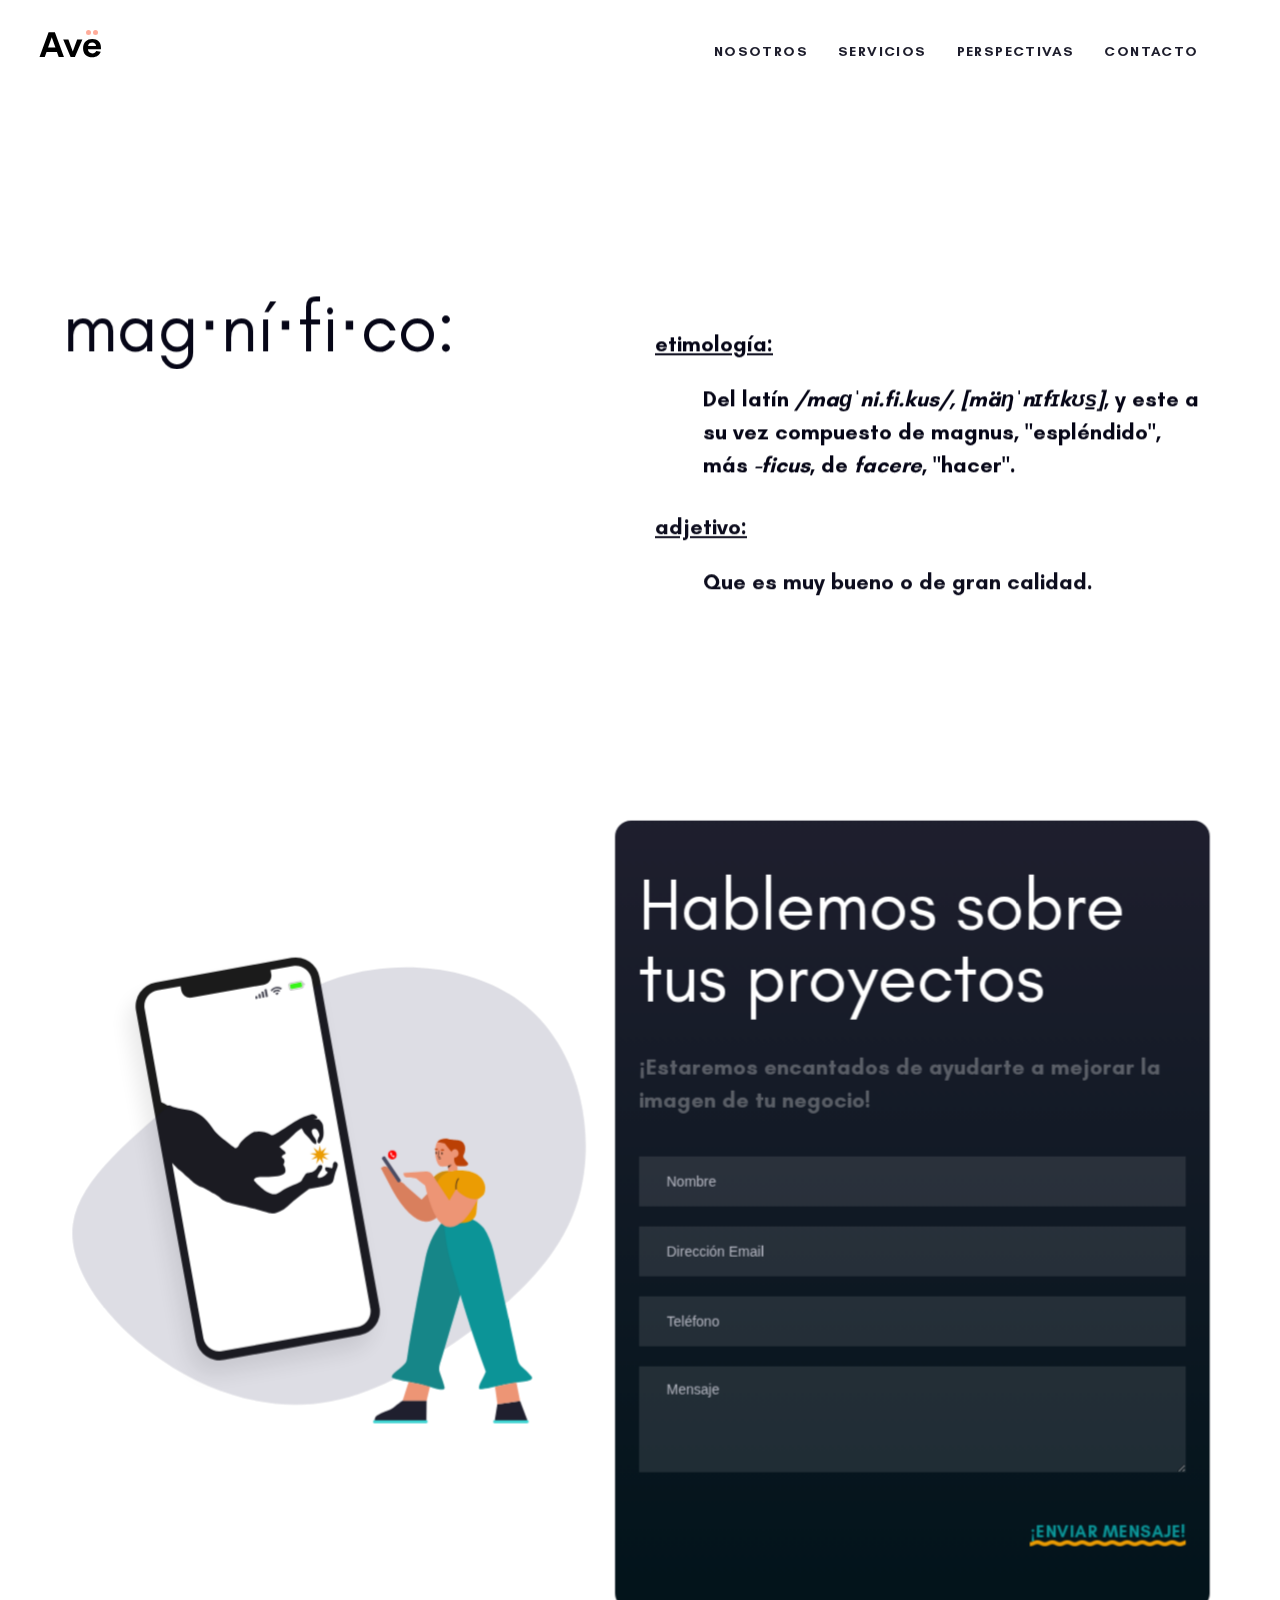
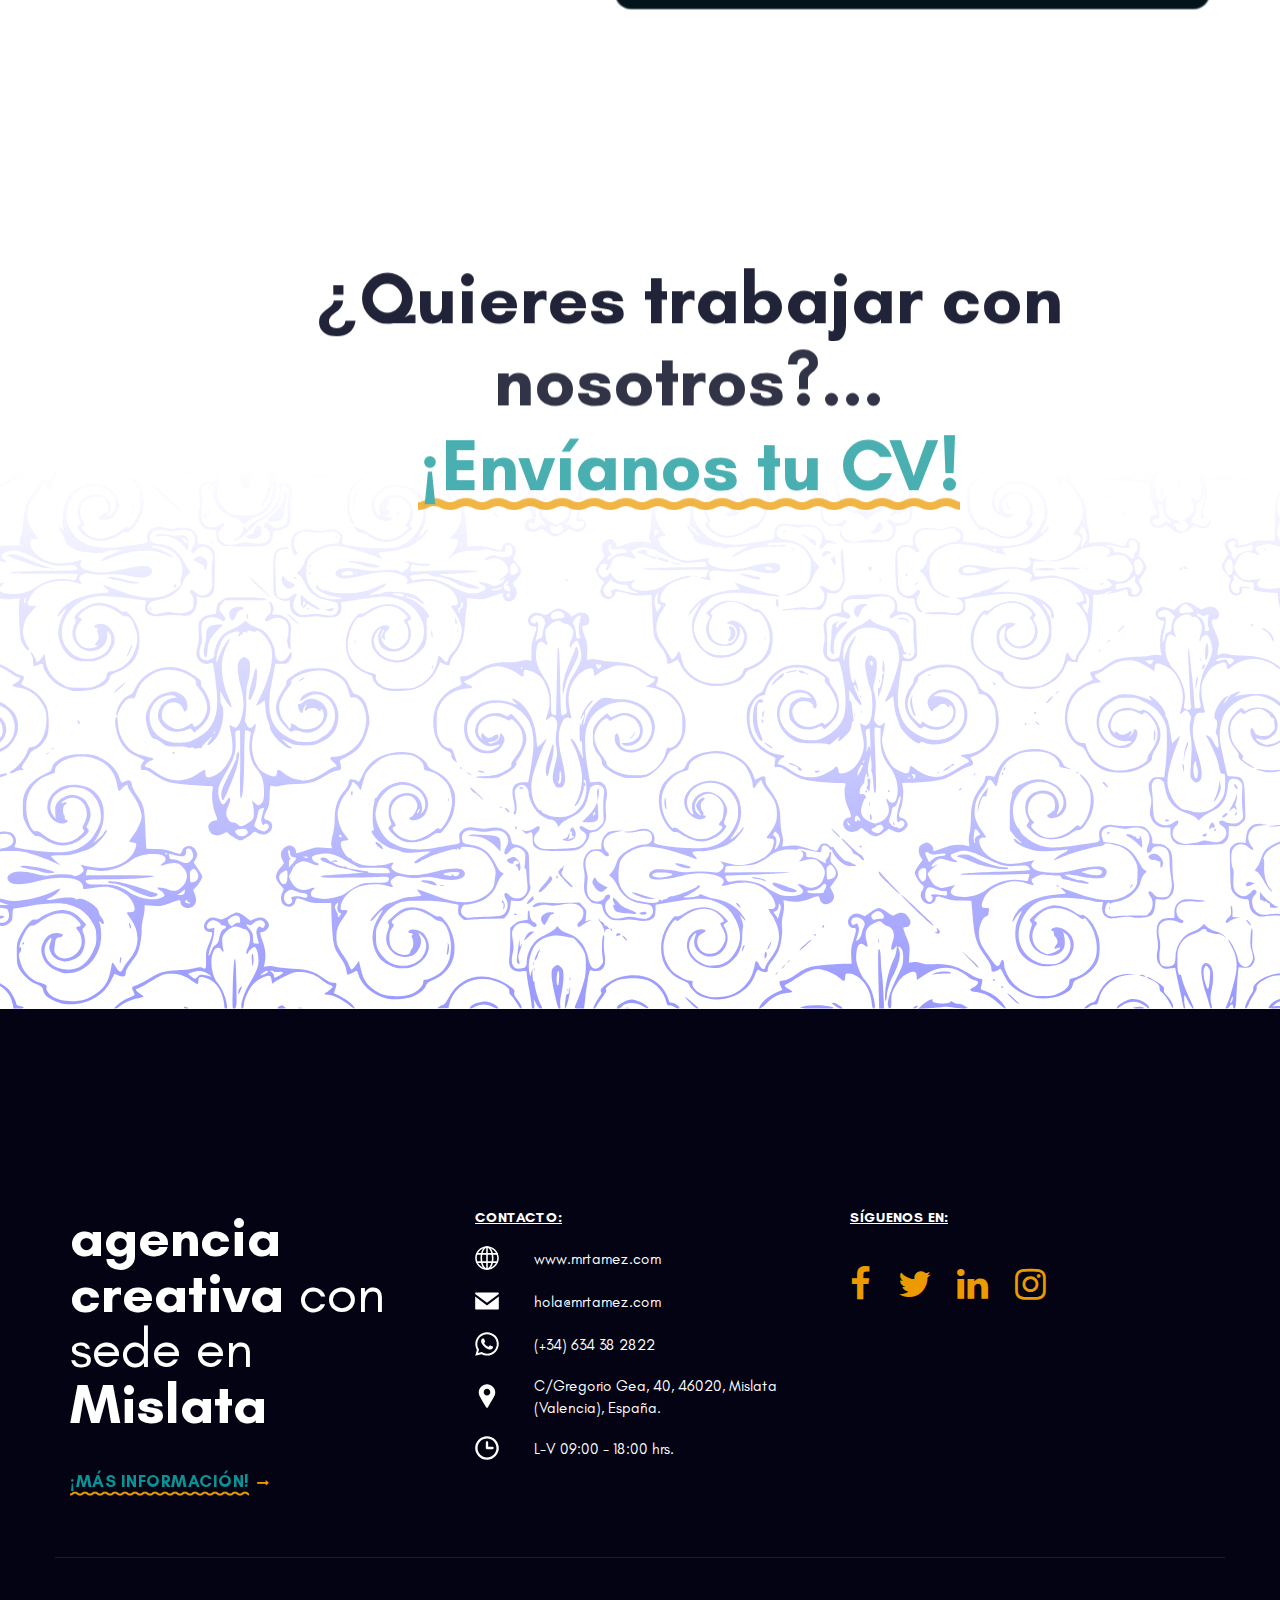
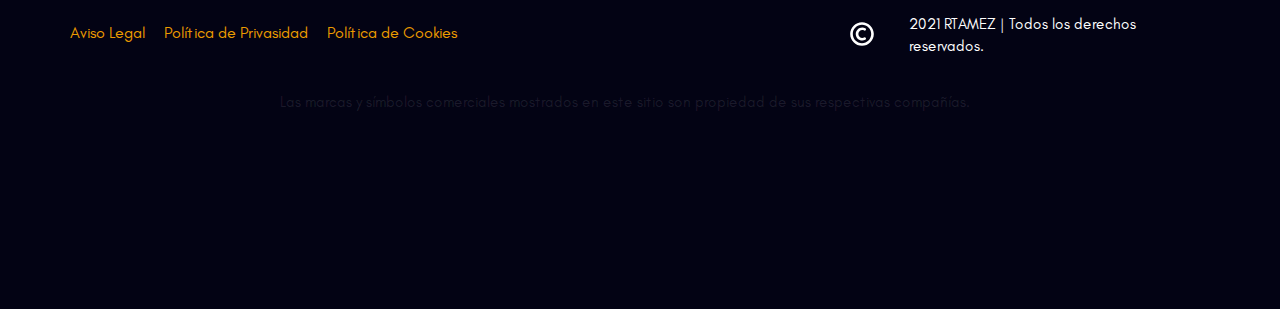
==== commit 7c4c54c9: "Actualización Footer en todos los HTML" ====
--- a/contacto.html
+++ b/contacto.html
@@ -388,99 +388,246 @@
 		</a>
 	</div>
 
-	<footer class="main-footer pt-90 bg-charade">
-
-		<section>
-
+	<footer class="main-footer bg-primary fullheight">
+			
+				
+		<section class="vc_row">
 			<div class="container">
-				<div class="row">
-	
-					<div class="lqd-column col-md-3 col-sm-6">
-	
-						<h3 class="widget-title font-size-20">Main Navigation</h3>
-						<ul class="lqd-custom-menu reset-ul font-size-14 lh-2">
-							<li><a href="#">Homepage</a></li>
-							<li><a href="#">Our Portfolio</a></li>
-							<li><a href="#">About Us</a></li>
-							<li><a href="#">Get In Touch</a></li>
+				<div class="row pt-200">
+
+					<div class="lqd-column col-md-4 col-sm-4 col-xs-12 mb-5">
+
+						
+						<header class="fancy-title">
+
+							<h2
+								class="mb-3 font-weight-normal lh-1 text-white"
+								data-fittext="true"
+								data-fittext-options='{ "compressor": 0.65, "maxFontSize": 72, "minFontSize": 46 }'
+							>
+								<strong>agencia creativa</strong> con sede en  <strong>Mislata</strong> 
+							</h2>	
+
+							
+
+						</header><!-- /.fancy-title -->	
+						<div class="super-link-container">
+							<a href="nosotros.html" class="btn btn-naked text-uppercase btn-bordered border-thin circle font-size-12 lh-1 font-weight-bold ltr-sp-05 mb-2">
+								
+								<span>
+									<span class="super-link btn-txt">¡más información!</span>
+									<span class="btn-icon">
+									<i class="fa fa-long-arrow-right" style="color: #EB9B00;"></i>
+									</span>
+								</span>
+								
+							</a>
+						</div> <!-- /.super-link-container -->
+					</div><!-- /.col-6 .col-sm-4 -->
+
+					<div class="lqd-column col-md-4 col-sm-4 col-xs-12 mb-5">
+
+						<div class="lqd-column col-sm-12 mb-30">
+							
+							
+							<h3 class="widget-title font-size-14 font-weight-bold text-uppercase text-left text-underline text-white mt-0">
+								contacto:
+							</h3>
+				
+							<div class="iconbox iconbox-inline iconbox-xs mb-3">
+								<div class="iconbox-icon-wrap">
+									<span class="iconbox-icon-container">
+										<span class="icon-wave-bg">
+											<svg xmlns="http://www.w3.org/2000/svg" xmlns:xlink="http://www.w3.org/1999/xlink" version="1.1" width="24" height="24" viewBox="0 0 256 256" xml:space="preserve">
+												<desc>Created with Fabric.js 1.7.22</desc>
+												<defs>
+												</defs>
+												<g transform="translate(128 128) scale(0.72 0.72)" style="">
+													<g style="stroke: none; stroke-width: 0; stroke-dasharray: none; stroke-linecap: butt; stroke-linejoin: miter; stroke-miterlimit: 10; fill: none; fill-rule: nonzero; opacity: 1;" transform="translate(-175.05 -175.05) scale(3.89 3.89)">
+													<path d="M 45 90 C 20.187 90 0 69.813 0 45 C 0 20.187 20.187 0 45 0 c 24.813 0 45 20.187 45 45 C 90 69.813 69.813 90 45 90 z M 45 6 C 23.495 6 6 23.495 6 45 s 17.495 39 39 39 s 39 -17.495 39 -39 S 66.505 6 45 6 z" style="stroke: none; stroke-width: 1; stroke-dasharray: none; stroke-linecap: butt; stroke-linejoin: miter; stroke-miterlimit: 10; fill: rgb(255,255,255); fill-rule: nonzero; opacity: 1;" transform=" matrix(1 0 0 1 0 0) " stroke-linecap="round"/>
+													<path d="M 45 90 c -1.657 0 -3 -1.343 -3 -3 V 3 c 0 -1.657 1.343 -3 3 -3 c 1.657 0 3 1.343 3 3 v 84 C 48 88.657 46.657 90 45 90 z" style="stroke: none; stroke-width: 1; stroke-dasharray: none; stroke-linecap: butt; stroke-linejoin: miter; stroke-miterlimit: 10; fill: rgb(255, 255, 255); fill-rule: nonzero; opacity: 1;" transform=" matrix(1 0 0 1 0 0) " stroke-linecap="round"/>
+													<path d="M 45 90 c -13.892 0 -24.774 -19.767 -24.774 -45 S 31.108 0 45 0 c 13.893 0 24.774 19.767 24.774 45 S 58.893 90 45 90 z M 45 6 C 34.823 6 26.226 23.86 26.226 45 c 0 21.141 8.597 39 18.774 39 s 18.774 -17.859 18.774 -39 C 63.774 23.86 55.177 6 45 6 z" style="stroke: none; stroke-width: 1; stroke-dasharray: none; stroke-linecap: butt; stroke-linejoin: miter; stroke-miterlimit: 10; fill: rgb(255, 255, 255); fill-rule: nonzero; opacity: 1;" transform=" matrix(1 0 0 1 0 0) " stroke-linecap="round"/>
+													<path d="M 83.935 63.752 H 6.059 c -1.657 0 -3 -1.343 -3 -3 s 1.343 -3 3 -3 h 77.876 c 1.657 0 3 1.343 3 3 S 85.592 63.752 83.935 63.752 z" style="stroke: none; stroke-width: 1; stroke-dasharray: none; stroke-linecap: butt; stroke-linejoin: miter; stroke-miterlimit: 10; fill: rgb(255, 255, 255); fill-rule: nonzero; opacity: 1;" transform=" matrix(1 0 0 1 0 0) " stroke-linecap="round"/>
+													<path d="M 83.939 32.248 H 6.063 c -1.657 0 -3 -1.343 -3 -3 s 1.343 -3 3 -3 h 77.876 c 1.657 0 3 1.343 3 3 S 85.597 32.248 83.939 32.248 z" style="stroke: none; stroke-width: 1; stroke-dasharray: none; stroke-linecap: butt; stroke-linejoin: miter; stroke-miterlimit: 10; fill: rgb(255, 255, 255); fill-rule: nonzero; opacity: 1;" transform=" matrix(1 0 0 1 0 0) " stroke-linecap="round"/>
+												</g>
+												</g>
+												</svg>
+										</span>
+										<i class="icon-basic_settings"></i>
+									</span>
+								</div><!-- /.iconbox-icon-wrap -->
+								<h3 class="font-weight-light font-size-15 text-fade-white-09"><a class="text-white text-hover-secondary" href="#">www.mrtamez.com</a></h3>
+							</div><!-- /.iconbox -->
+							
+							<div class="iconbox iconbox-inline iconbox-xs mb-3">
+								<div class="iconbox-icon-wrap">
+									<span class="iconbox-icon-container">
+										<span class="icon-wave-bg">
+											<svg xmlns="http://www.w3.org/2000/svg" xmlns:xlink="http://www.w3.org/1999/xlink" version="1.1" width="24" height="24" viewBox="0 0 256 256" xml:space="preserve">
+												<desc>Created with Fabric.js 1.7.22</desc>
+												<defs>
+												</defs>
+												<g transform="translate(128 128) scale(0.72 0.72)" style="">
+													<g style="stroke: none; stroke-width: 0; stroke-dasharray: none; stroke-linecap: butt; stroke-linejoin: miter; stroke-miterlimit: 10; fill: none; fill-rule: nonzero; opacity: 1;" transform="translate(-175.05 -175.05) scale(3.89 3.89)">
+													<path d="M 45 51.815 l 45 -33.87 v -1.967 c 0 -2.03 -1.646 -3.676 -3.676 -3.676 H 3.676 C 1.646 12.302 0 13.948 0 15.978 v 1.967 L 45 51.815 z" style="stroke: none; stroke-width: 1; stroke-dasharray: none; stroke-linecap: butt; stroke-linejoin: miter; stroke-miterlimit: 10; fill: rgb(255, 255, 255); fill-rule: nonzero; opacity: 1;" transform=" matrix(1 0 0 1 0 0) " stroke-linecap="round"/>
+													<path d="M 47.405 60.019 c -0.712 0.536 -1.559 0.804 -2.405 0.804 s -1.693 -0.268 -2.405 -0.804 L 0 27.958 v 46.064 c 0 2.03 1.646 3.676 3.676 3.676 h 82.648 c 2.03 0 3.676 -1.646 3.676 -3.676 V 27.958 L 47.405 60.019 z" style="stroke: none; stroke-width: 1; stroke-dasharray: none; stroke-linecap: butt; stroke-linejoin: miter; stroke-miterlimit: 10; fill: rgb(255, 255, 255); fill-rule: nonzero; opacity: 1;" transform=" matrix(1 0 0 1 0 0) " stroke-linecap="round"/>
+												</g>
+												</g>
+												</svg>
+										</span>
+										<i class="icon-basic_settings"></i>
+									</span>
+								</div><!-- /.iconbox-icon-wrap -->
+								<h3 class="font-weight-light font-size-15"><a class="text-white text-hover-secondary" href="#">hola@mrtamez.com</a></h3>
+							</div><!-- /.iconbox -->
+							
+							<div class="iconbox iconbox-inline iconbox-xs mb-3">
+								<div class="iconbox-icon-wrap">
+									<span class="iconbox-icon-container">
+										<span class="icon-wave-bg">
+											<svg xmlns="http://www.w3.org/2000/svg" xmlns:xlink="http://www.w3.org/1999/xlink" version="1.1" width="24" height="24" viewBox="0 0 256 256" xml:space="preserve">
+												<desc>Created with Fabric.js 1.7.22</desc>
+												<defs>
+												</defs>
+												<g transform="translate(128 128) scale(0.72 0.72)" style="">
+													<g style="stroke: none; stroke-width: 0; stroke-dasharray: none; stroke-linecap: butt; stroke-linejoin: miter; stroke-miterlimit: 10; fill: none; fill-rule: nonzero; opacity: 1;" transform="translate(-175.05 -175.05) scale(3.89 3.89)">
+													<path d="M 0.576 44.596 C 0.573 52.456 2.626 60.129 6.53 66.892 L 0.201 90 l 23.65 -6.201 c 6.516 3.553 13.852 5.426 21.318 5.429 h 0.019 c 24.586 0 44.601 -20.009 44.612 -44.597 c 0.004 -11.917 -4.633 -23.122 -13.055 -31.552 C 68.321 4.65 57.121 0.005 45.188 0 C 20.597 0 0.585 20.005 0.575 44.595 M 14.658 65.727 l -0.883 -1.402 c -3.712 -5.902 -5.671 -12.723 -5.669 -19.726 C 8.115 24.161 24.748 7.532 45.201 7.532 c 9.905 0.004 19.213 3.865 26.215 10.871 c 7.001 7.006 10.854 16.32 10.851 26.224 c -0.009 20.439 -16.643 37.068 -37.08 37.068 h -0.015 c -6.655 -0.004 -13.181 -1.79 -18.872 -5.168 l -1.355 -0.803 l -14.035 3.68 L 14.658 65.727 z M 45.188 89.228 L 45.188 89.228 L 45.188 89.228 C 45.187 89.228 45.187 89.228 45.188 89.228" style="stroke: none; stroke-width: 1; stroke-dasharray: none; stroke-linecap: butt; stroke-linejoin: miter; stroke-miterlimit: 10; fill: rgb(255, 255, 255); fill-rule: nonzero; opacity: 1;" transform=" matrix(1 0 0 1 0 0) " stroke-linecap="round"/>
+													<path d="M 34.038 25.95 c -0.835 -1.856 -1.714 -1.894 -2.508 -1.926 c -0.65 -0.028 -1.394 -0.026 -2.136 -0.026 c -0.744 0 -1.951 0.279 -2.972 1.394 c -1.022 1.116 -3.902 3.812 -3.902 9.296 c 0 5.485 3.995 10.784 4.551 11.529 c 0.558 0.743 7.712 12.357 19.041 16.825 c 9.416 3.713 11.333 2.975 13.376 2.789 c 2.044 -0.186 6.595 -2.696 7.524 -5.299 c 0.929 -2.603 0.929 -4.834 0.651 -5.299 c -0.279 -0.465 -1.022 -0.744 -2.137 -1.301 c -1.115 -0.558 -6.595 -3.254 -7.617 -3.626 c -1.022 -0.372 -1.765 -0.557 -2.509 0.559 c -0.743 1.115 -2.878 3.625 -3.528 4.368 c -0.65 0.745 -1.301 0.838 -2.415 0.28 c -1.115 -0.559 -4.705 -1.735 -8.964 -5.532 c -3.314 -2.955 -5.551 -6.603 -6.201 -7.719 c -0.65 -1.115 -0.069 -1.718 0.489 -2.274 c 0.501 -0.499 1.115 -1.301 1.673 -1.952 c 0.556 -0.651 0.742 -1.116 1.113 -1.859 c 0.372 -0.744 0.186 -1.395 -0.093 -1.953 C 37.195 33.666 35.029 28.154 34.038 25.95" style="stroke: none; stroke-width: 1; stroke-dasharray: none; stroke-linecap: butt; stroke-linejoin: miter; stroke-miterlimit: 10; fill: rgb(255, 255, 255); fill-rule: nonzero; opacity: 1;" transform=" matrix(1 0 0 1 0 0) " stroke-linecap="round"/>
+												</g>
+												</g>
+												</svg>
+												
+												
+										</span>
+										<i class="icon-basic_settings"></i>
+									</span>
+								</div><!-- /.iconbox-icon-wrap -->
+								<h3 class="font-weight-light font-size-15"><a class="text-white text-hover-secondary" href="#">(+34) 634 38 2822</a></h3>
+							</div><!-- /.iconbox -->
+							
+							
+							<div class="iconbox iconbox-inline iconbox-xs mb-3">
+								<div class="iconbox-icon-wrap">
+									<span class="iconbox-icon-container">
+										<span class="icon-wave-bg">
+											<svg xmlns="http://www.w3.org/2000/svg" xmlns:xlink="http://www.w3.org/1999/xlink" version="1.1" width="24" height="24" viewBox="0 0 256 256" xml:space="preserve">
+												<desc>Created with Fabric.js 1.7.22</desc>
+												<defs>
+												</defs>
+												<g transform="translate(128 128) scale(0.72 0.72)" style="">
+													<g style="stroke: none; stroke-width: 0; stroke-dasharray: none; stroke-linecap: butt; stroke-linejoin: miter; stroke-miterlimit: 10; fill: none; fill-rule: nonzero; opacity: 1;" transform="translate(-175.05 -175.05) scale(3.89 3.89)">
+													<path d="M 45 0 C 27.677 0 13.584 14.093 13.584 31.416 c 0 4.818 1.063 9.442 3.175 13.773 c 2.905 5.831 11.409 20.208 20.412 35.428 l 4.385 7.417 C 42.275 89.252 43.585 90 45 90 s 2.725 -0.748 3.444 -1.966 l 4.382 -7.413 c 8.942 -15.116 17.392 -29.4 20.353 -35.309 c 0.027 -0.051 0.055 -0.103 0.08 -0.155 c 2.095 -4.303 3.157 -8.926 3.157 -13.741 C 76.416 14.093 62.323 0 45 0 z M 45 42.81 c -6.892 0 -12.5 -5.607 -12.5 -12.5 c 0 -6.893 5.608 -12.5 12.5 -12.5 c 6.892 0 12.5 5.608 12.5 12.5 C 57.5 37.202 51.892 42.81 45 42.81 z" style="stroke: none; stroke-width: 1; stroke-dasharray: none; stroke-linecap: butt; stroke-linejoin: miter; stroke-miterlimit: 10; fill: rgb(255, 255, 255); fill-rule: nonzero; opacity: 1;" transform=" matrix(1 0 0 1 0 0) " stroke-linecap="round"/>
+												</g>
+												</g>
+												</svg>
+										</span>
+										<i class="icon-basic_settings"></i>
+									</span>
+								</div><!-- /.iconbox-icon-wrap -->
+								<h3 class="font-weight-light font-size-15 text-white">C/Gregorio Gea, 40, 46020, Mislata (Valencia), España.</h3>
+							</div><!-- /.iconbox -->
+							<div class="iconbox iconbox-inline iconbox-xs mb-3">
+								<div class="iconbox-icon-wrap">
+									<span class="iconbox-icon-container">
+										<span class="icon-wave-bg">
+											<svg xmlns="http://www.w3.org/2000/svg" xmlns:xlink="http://www.w3.org/1999/xlink" version="1.1" width="24" height="24" viewBox="0 0 256 256" xml:space="preserve">
+												<desc>Created with Fabric.js 1.7.22</desc>
+												<defs>
+												</defs>
+												<g transform="translate(128 128) scale(0.72 0.72)" style="">
+													<g style="stroke: none; stroke-width: 0; stroke-dasharray: none; stroke-linecap: butt; stroke-linejoin: miter; stroke-miterlimit: 10; fill: none; fill-rule: nonzero; opacity: 1;" transform="translate(-175.05 -175.05) scale(3.89 3.89)">
+													<path d="M 45 90 C 20.187 90 0 69.813 0 45 C 0 20.187 20.187 0 45 0 c 24.813 0 45 20.187 45 45 C 90 69.813 69.813 90 45 90 z M 45 9 C 25.149 9 9 25.149 9 45 s 16.149 36 36 36 s 36 -16.149 36 -36 S 64.851 9 45 9 z" style="stroke: none; stroke-width: 1; stroke-dasharray: none; stroke-linecap: butt; stroke-linejoin: miter; stroke-miterlimit: 10; fill: rgb(255, 255, 255); fill-rule: nonzero; opacity: 1;" transform=" matrix(1 0 0 1 0 0) " stroke-linecap="round"/>
+													<path d="M 66.071 40.5 H 49.5 V 23.929 c 0 -2.485 -2.015 -4.5 -4.5 -4.5 s -4.5 2.015 -4.5 4.5 V 45 c 0 2.485 2.015 4.5 4.5 4.5 h 21.071 c 2.485 0 4.5 -2.015 4.5 -4.5 S 68.557 40.5 66.071 40.5 z" style="stroke: none; stroke-width: 1; stroke-dasharray: none; stroke-linecap: butt; stroke-linejoin: miter; stroke-miterlimit: 10; fill: rgb(255, 255, 255); fill-rule: nonzero; opacity: 1;" transform=" matrix(1 0 0 1 0 0) " stroke-linecap="round"/>
+												</g>
+												</g>
+												</svg>
+										</span>
+										<i class="icon-basic_settings"></i>
+									</span>
+								</div><!-- /.iconbox-icon-wrap -->
+								<h3 class="font-weight-light font-size-15 text-white">L-V 09:00 - 18:00 hrs.</h3>
+							</div><!-- /.iconbox -->
+
+							
+
+						</div><!-- /.lqd-column -->
+
+					</div><!-- /.lqd-column col-md-4 -->
+
+					<div class="lqd-column col-md-4 col-sm-4 col-xs-12 mb-5">
+
+						<h3 class="widget-title font-size-14 font-weight-bold text-uppercase text-left text-underline text-white mt-0">
+							síguenos en:
+						</h3>
+						<ul class="social-icon social-icon-md">
+							<li class="pt-20"><a class="text-tertiary text-hover-white" href="#" target="_blank"><i class="fa fa-facebook fa-2x"></i></a></li>
+							<li class="pt-20"><a class="text-tertiary text-hover-white" href="#" target="_blank"><i class="fa fa-twitter fa-2x"></i></a></li>
+							<li class="pt-20"><a class="text-tertiary text-hover-white" href="#" target="_blank"><i class="fa fa-linkedin fa-2x"></i></a></li>
+							<li class="pt-20"><a  class="text-tertiary text-hover-white"href="#" target="_blank"><i class="fa fa-instagram fa-2x"></i></a></li>
 						</ul>
-	
-					</div><!-- /.col-md-3 col-sm-6 -->
-	
-					<div class="lqd-column col-md-3 col-sm-6">
-	
-						<h3 class="widget-title font-size-20">Branded eCommerce</h3>
-						<ul class="lqd-custom-menu reset-ul font-size-14 lh-2">
-							<li><a href="#">Brand Experience</a></li>
-							<li><a href="#">Platform & Positioning</a></li>
-							<li><a href="#">Trends & Insights</a></li>
-							<li><a href="#">Marketing Strategy</a></li>
-						</ul>
-	
-					</div><!-- /.col-md-3 col-sm-6 -->
-	
-					<div class="lqd-column col-md-3 col-sm-6">
-	
-						<h3 class="widget-title font-size-20">Digital Experience</h3>
-						<ul class="lqd-custom-menu reset-ul font-size-14 lh-2">
-							<li><a href="#">Web Design</a></li>
-							<li><a href="#">Mobile App Design</a></li>
-							<li><a href="#">UX / UI design</a></li>
-							<li><a href="#">Dashboard & Tool</a></li>
-						</ul>
-						
-					</div><!-- /.col-md-3 col-sm-6 -->
-					
-					<div class="lqd-column col-md-3 col-sm-6">
-
-						<h3 class="widget-title font-size-20">Branding Strategy</h3>
-						<ul class="lqd-custom-menu reset-ul font-size-14 lh-2">
-							<li><a href="#">Logo & Identity</a></li>
-							<li><a href="#">Content Management</a></li>
-							<li><a href="#">System & guides</a></li>
-							<li><a href="#">Communications</a></li>
-						</ul>
-	
-					</div><!-- /.col-md-3 col-sm-6 -->
+					</div><!-- /.lqd-column col-md-3 text-md-right -->
 	
 				</div><!-- /.row -->
 			</div><!-- /.container -->
 
 		</section>
-
-		<section class="bt-fade-white-015 pt-100 pb-60">
-			<div class="container">
-				<div class="row d-flex flex-wrap align-items-center">
-	
-					<div class="lqd-column col-md-4 col-xs-6">
-	
-						<figure class="mb-60 mb-md-0">
-							<img src="./assets/img/logo/logo-1.svg" alt="Logo">
-						</figure>
-	
-					</div><!-- /.col-md-4 -->
-	
-					<div class="lqd-column col-md-4 col-xs-6 text-right text-md-center">
-	
-						<p class="font-size-14 mb-60 mb-md-0">© 2019 <span class="font-weight-bold text-secondary">Ave</span>. All Rights Reserved.</p>
-	
-					</div><!-- /.col-md-4 -->
-	
-					<div class="lqd-column col-md-4 col-xs-12 text-center text-md-right">
-	
-							<ul class="social-icon branded-text social-icon-md">
-								<li><a href="#" target="_blank"><i class="fa fa-facebook"></i></a></li>
-								<li><a href="#" target="_blank"><i class="fa fa-twitter"></i></a></li>
-								<li><a href="#" target="_blank"><i class="fa fa-behance"></i></a></li>
-								<li><a href="#" target="_blank"><i class="fa fa-dribbble"></i></a></li>
+		
+		<section>
+			<div class="container bt-fade-white-01 pt-35">
+				<div class="row flex-wrap d-flex align-items-center">
+	
+					<div class="lqd-column col-md-8 col-sm-12">
+	
+							<ul class="lqd-custom-menu reset-ul inline-nav">
+								<li><a class="text-tertiary text-hover-white" href="#">Aviso Legal</a></li>
+								<li><a class="text-tertiary text-hover-white" href="#">Política de Privasidad</a></li>
+								<li><a class="text-tertiary text-hover-white" href="#">Política de Cookies</a></li>
+								
 							</ul>
 	
-					</div><!-- /.col-md-4 -->
-	
+					</div><!-- /.col-md-6 -->
+	
+					<div class="lqd-column col-md-4 col-sm-12">
+						<div class="iconbox iconbox-inline iconbox-xs pt-20 mb-3">
+							<div class="iconbox-icon-wrap">
+								<span class="iconbox-icon-container">
+									<span class="icon-wave-bg">
+										<svg xmlns="http://www.w3.org/2000/svg" xmlns:xlink="http://www.w3.org/1999/xlink" version="1.1" width="24" height="24" viewBox="0 0 256 256" xml:space="preserve">
+											<desc>Created with Fabric.js 1.7.22</desc>
+											<defs>
+											</defs>
+											<g transform="translate(128 128) scale(0.72 0.72)" style="">
+												<g style="stroke: none; stroke-width: 0; stroke-dasharray: none; stroke-linecap: butt; stroke-linejoin: miter; stroke-miterlimit: 10; fill: none; fill-rule: nonzero; opacity: 1;" transform="translate(-175.05 -175.05) scale(3.89 3.89)">
+												<path d="M 45 90 C 20.187 90 0 69.813 0 45 C 0 20.187 20.187 0 45 0 c 24.813 0 45 20.187 45 45 C 90 69.813 69.813 90 45 90 z M 45 10 c -19.299 0 -35 15.701 -35 35 s 15.701 35 35 35 s 35 -15.701 35 -35 S 64.299 10 45 10 z" style="stroke: none; stroke-width: 1; stroke-dasharray: none; stroke-linecap: butt; stroke-linejoin: miter; stroke-miterlimit: 10; fill: rgb(255, 255, 255); fill-rule: nonzero; opacity: 1;" transform=" matrix(1 0 0 1 0 0) " stroke-linecap="round"/>
+												<path d="M 46.173 70 c -13.785 0 -25 -11.215 -25 -25 s 11.215 -25 25 -25 c 3.938 0 7.87 0.946 11.37 2.737 c 2.458 1.258 3.432 4.27 2.174 6.729 c -1.258 2.459 -4.269 3.433 -6.729 2.174 c -2.127 -1.088 -4.42 -1.64 -6.815 -1.64 c -8.271 0 -15 6.729 -15 15 c 0 8.271 6.729 15 15 15 c 2.396 0 4.688 -0.552 6.816 -1.64 c 2.455 -1.258 5.471 -0.286 6.728 2.175 c 1.258 2.458 0.284 5.471 -2.175 6.728 C 54.042 69.054 50.11 70 46.173 70 z" style="stroke: none; stroke-width: 1; stroke-dasharray: none; stroke-linecap: butt; stroke-linejoin: miter; stroke-miterlimit: 10; fill: rgb(255, 255, 255); fill-rule: nonzero; opacity: 1;" transform=" matrix(1 0 0 1 0 0) " stroke-linecap="round"/>
+											</g>
+											</g>
+											</svg>
+									</span>
+									<i class="icon-basic_settings"></i>
+								</span>
+							</div><!-- /.iconbox-icon-wrap -->
+							<h3 class="font-weight-light font-size-15 text-white">2021 RTAMEZ  | Todos los derechos reservados.</h3>
+						</div><!-- /.iconbox -->
+						
+					</div><!-- /.col-md-6 text-md-right -->
+			
+					
 				</div><!-- /.row -->
+
+				<div class="row w-100">
+
+					<div class="lqd-column col-12">
+						<h3 class="font-weight-light font-size-15 text-fade-white-01 text-center">Las marcas y símbolos comerciales mostrados en este sitio son propiedad de sus respectivas compañías.</h3>
+						
+					</div><!-- /.lqd-column col-md-12-->
+
+				</div>
 			</div><!-- /.container -->
 		</section>
 		
+	
+
 	</footer><!-- /.main-footer -->
 	
 </div><!-- /#wrap -->
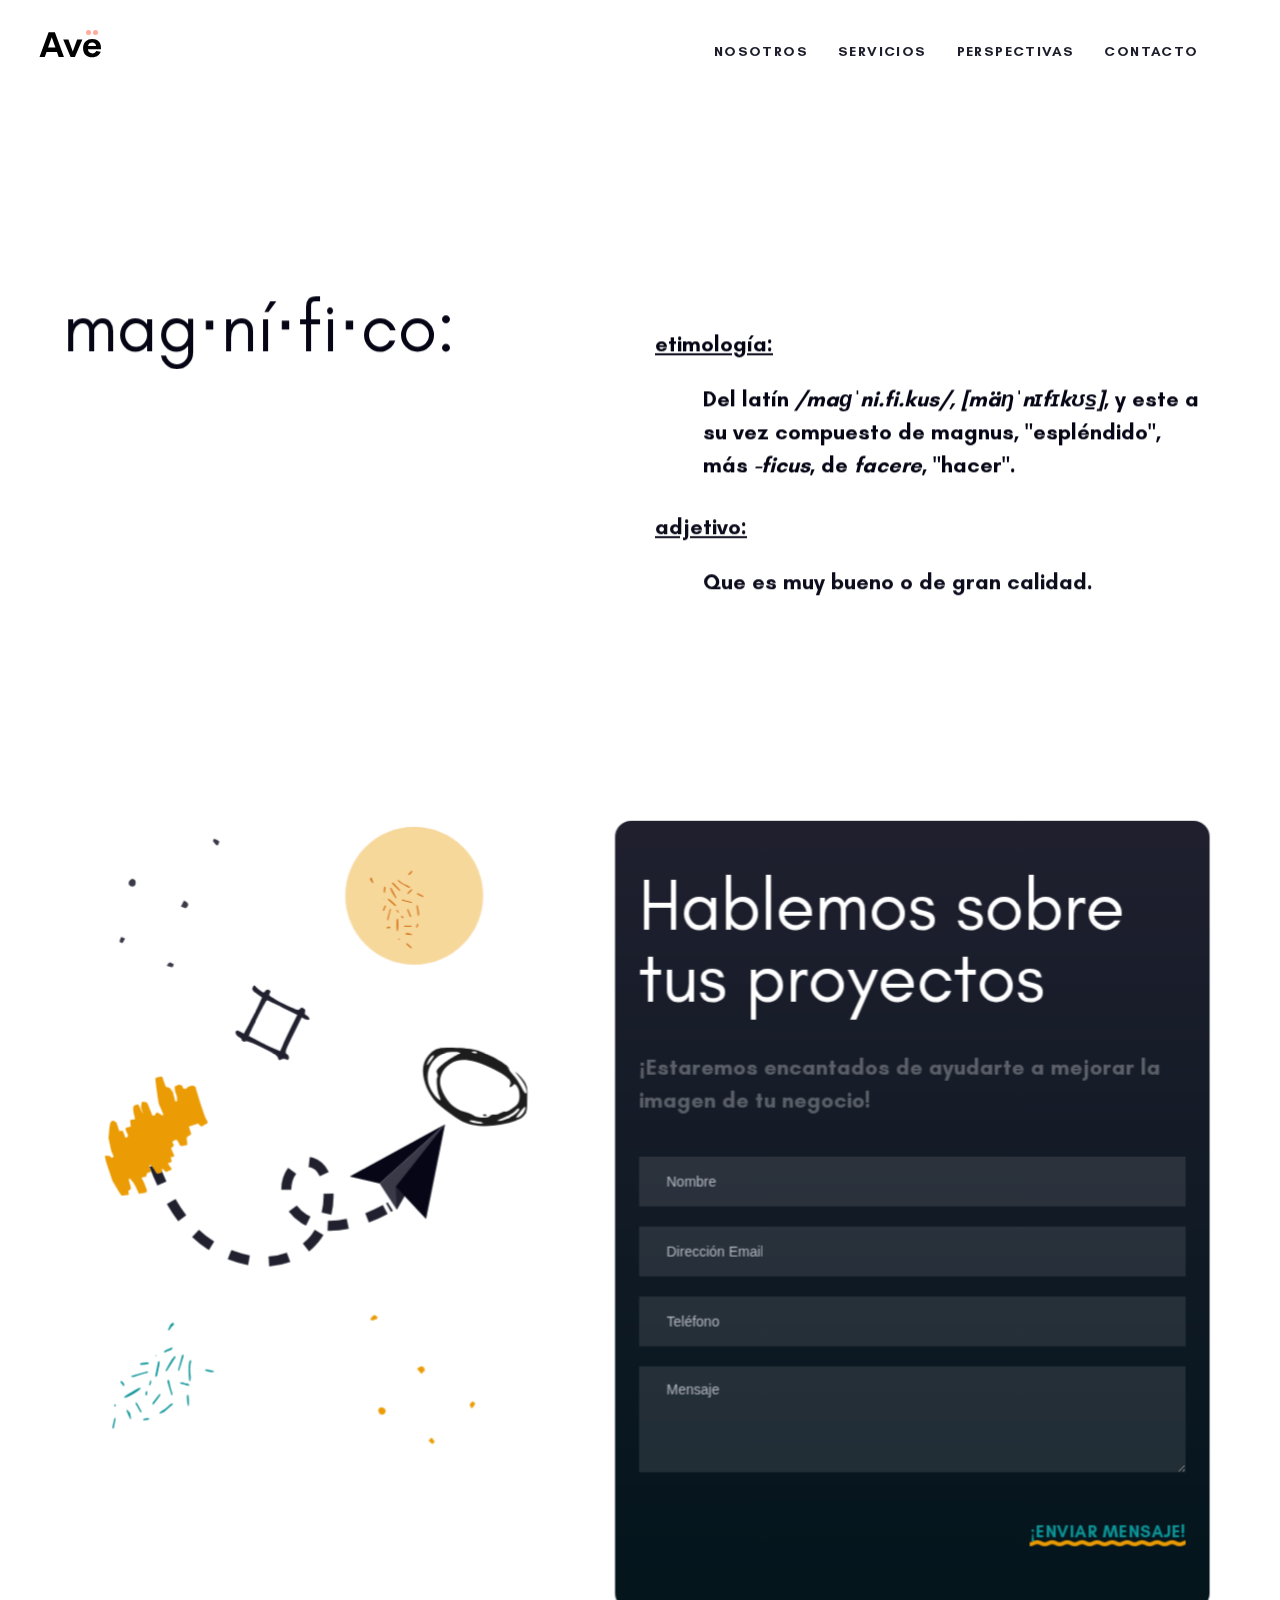
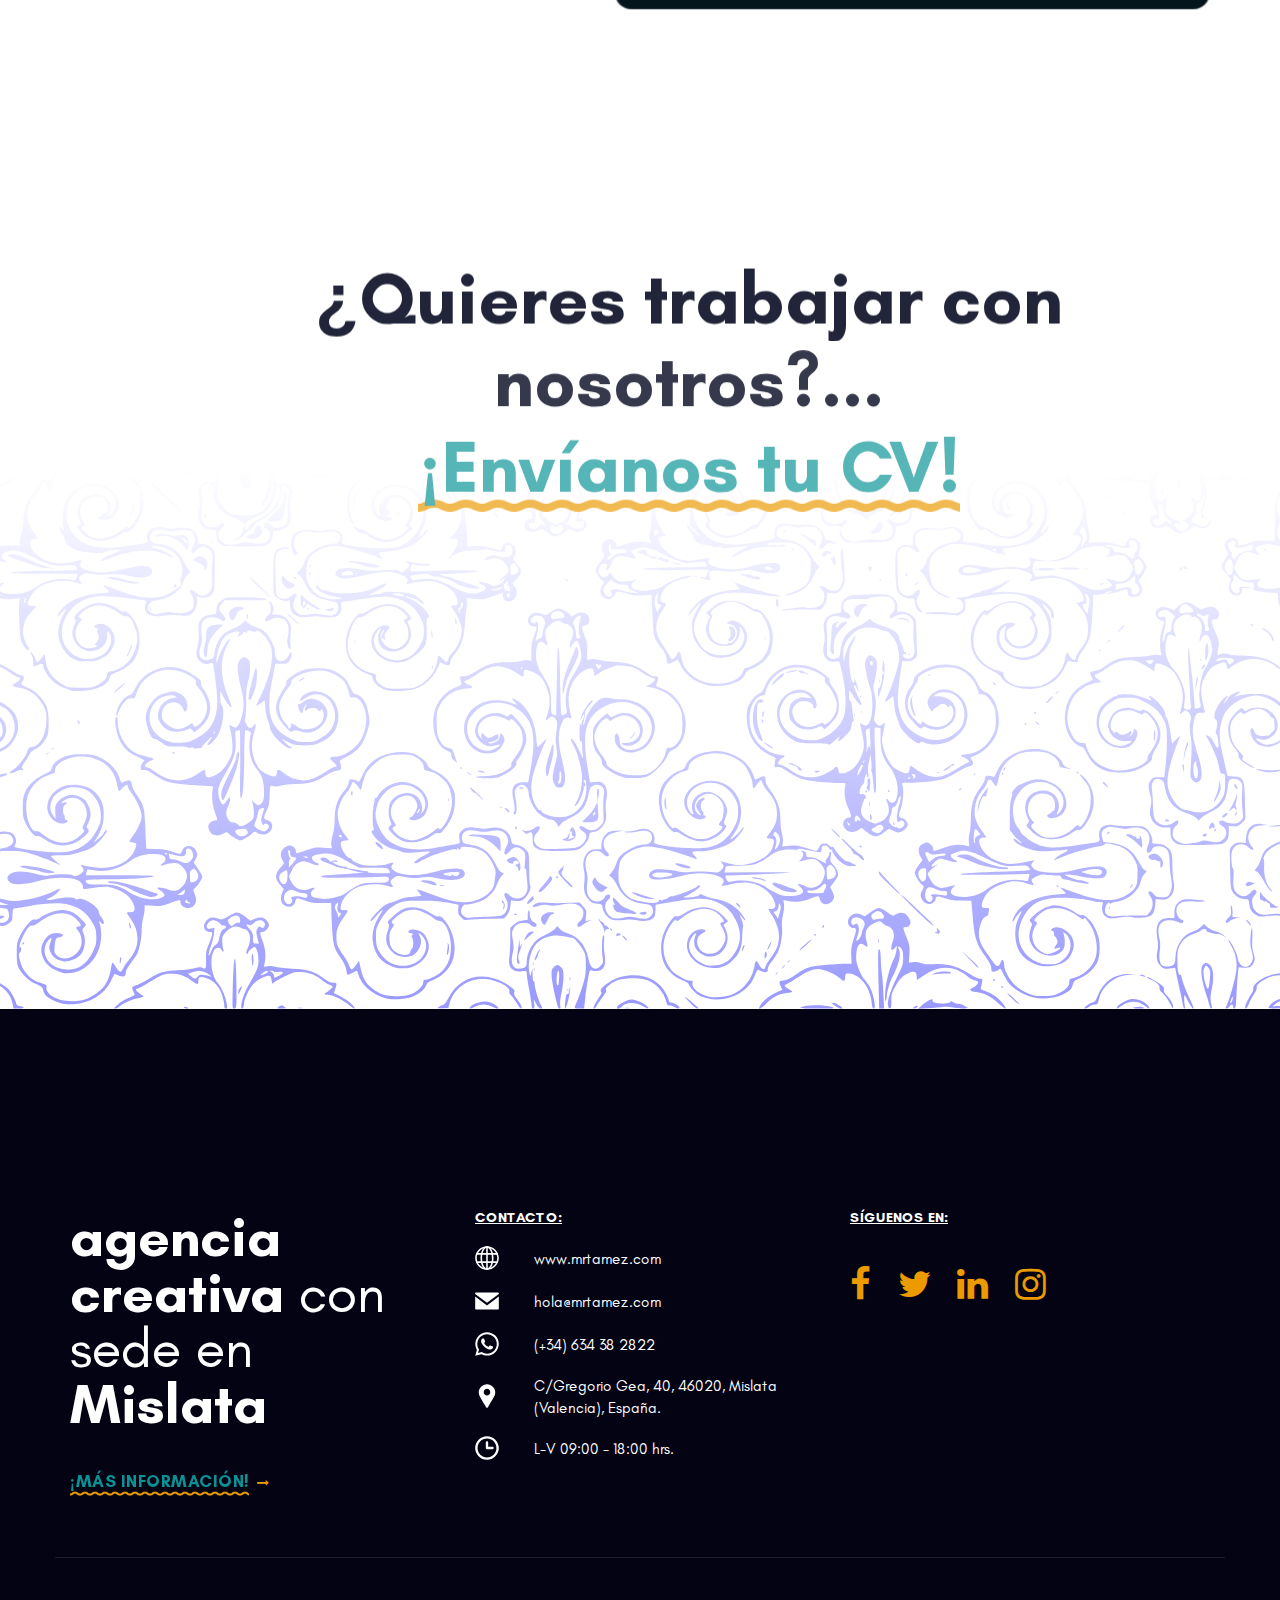
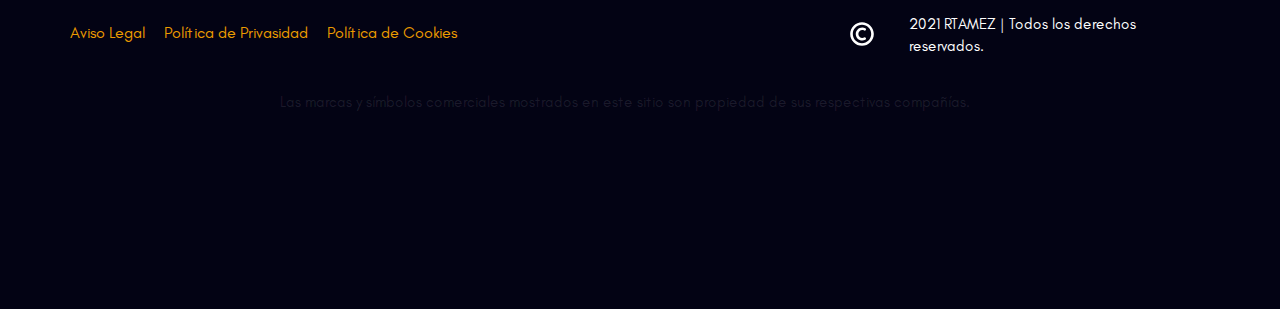
==== commit 9f374ab8: "cambios generales" ====
--- a/contacto.html
+++ b/contacto.html
@@ -201,85 +201,43 @@
 										<div class="liquid-img-group-img-container">
 											<div class="liquid-img-container-inner">
 												<figure>
-													<svg width="519" height="850" viewBox="0 0 786 1285" fill="none" xmlns="http://www.w3.org/2000/svg">
-														<g id="Contacto" clip-path="url(#clip0_7:176)">
-														<g id="base" filter="url(#filter0_d_7:176)">
-														<rect x="92.9457" y="250.883" width="282.636" height="581.037" rx="36.45" transform="rotate(-10.3092 92.9457 250.883)" fill="#191919"/>
+													
+													<svg width="462" height="750" viewBox="0 0 462 750" fill="none" xmlns="http://www.w3.org/2000/svg">
+														<g clip-path="url(#clip0_23:35)">
+														<path d="M279.43 355.986L374.851 303.833L309.419 362.885L279.43 355.986Z" fill="#030314"/>
+														<path d="M374.85 303.833L309.419 362.885L326.497 389.269L374.85 303.833Z" fill="#363645"/>
+														<path d="M374.851 303.833L325.484 366.151L355.854 398.55L374.851 303.833Z" fill="#030314"/>
+														<path d="M326.497 389.269L325.484 366.151L334.271 375.522L326.497 389.269Z" fill="#1D1D2C"/>
+														<path d="M319.963 386.072C319.963 386.072 319.386 386.434 318.317 387.055" stroke="#1D1D2C" stroke-width="10" stroke-miterlimit="10"/>
+														<path d="M314.978 388.992C300.948 396.573 260.557 415.413 233.621 398.165C200.54 377.014 220.326 335.646 241.626 342.03C262.926 348.414 263.82 394.131 244.313 418.379C224.805 442.628 183.495 452.127 138.487 423.489C101.902 400.216 82.5999 343.159 77.988 327.915" stroke="#1D1D2C" stroke-width="10" stroke-miterlimit="10" stroke-dasharray="20.13 20.13"/>
+														<path d="M77.4899 326.006C77.1297 324.771 76.9639 324.104 76.9639 324.104" stroke="#1D1D2C" stroke-width="10" stroke-miterlimit="10"/>
+														<path d="M98.5771 350.285C97.2166 350.945 95.9256 351.501 95.7336 351.552C95.4892 351.587 94.8067 351.044 93.5459 349.783C92.5478 348.785 91.6551 348.031 91.5855 348.101C91.4984 348.188 91.5005 348.992 91.5726 349.865C91.6623 350.756 91.6294 351.559 91.5075 351.681C91.403 351.786 90.5658 352.203 89.6587 352.619C88.1934 353.279 87.8791 353.313 86.9177 352.979L85.8338 352.592L84.4303 350.143C83.6757 348.796 82.396 346.959 81.6077 346.032C80.0661 344.246 79.8038 344.123 79.0199 344.907C78.689 345.238 78.7952 345.797 79.5874 348.192C80.133 349.783 80.4684 351.163 80.3813 351.25C80.2942 351.337 79.4568 351.685 78.5145 351.996L76.822 352.568L76.1979 354.348L75.5913 356.145L73.4793 356.611C72.3274 356.888 71.3325 357.147 71.2629 357.217C71.2106 357.269 71.7024 358.318 72.3518 359.56C73.0012 360.767 74.2486 363.617 75.1278 365.89C76.4466 369.299 76.6933 370.138 76.4854 370.766C76.3468 371.219 76.0859 371.62 75.9114 371.69C75.0741 372.072 68.6679 373.33 68.4927 373.155C68.3877 373.05 67.9136 372.088 67.4393 371.021C65.1555 365.916 63.6287 363.1 62.0342 361.122C61.1406 360.02 60.282 358.917 60.1241 358.655C59.8787 358.305 59.6166 358.252 58.9884 358.46C58.5347 358.598 58.1683 358.754 58.1685 358.824C58.1861 358.877 58.4327 359.681 58.7496 360.625C59.6473 363.299 60.8306 368.35 60.6042 368.576C60.4996 368.681 59.8893 369.046 59.2789 369.376C58.6685 369.706 58.0582 370.071 57.9537 370.176C57.8318 370.298 57.9215 371.224 58.1513 372.255C58.3984 373.268 58.4882 374.194 58.3662 374.316C58.2095 374.473 52.9194 375.14 51.5572 375.171C51.0682 375.17 48.6661 371.584 45.1925 365.637L41.9471 360.127L38.6028 350.163C36.2617 343.188 35.1341 339.413 34.8501 337.666C34.6544 336.286 34.5639 335.08 34.6684 334.976C34.7729 334.871 36.0657 335.014 37.5684 335.298C39.9622 335.741 40.2944 335.864 40.4879 336.406C40.6285 336.755 40.8214 337.053 40.9263 337.088C41.3807 337.194 43.2122 336.343 43.194 336.046C43.1935 335.871 42.6136 334.49 41.9285 332.969C40.8569 330.608 40.4867 329.263 39.3721 323.793L38.0804 317.38L38.5196 311.688C38.7908 308.545 39.253 304.966 39.564 303.709C40.1 301.632 40.2391 301.388 41.093 300.674C41.6333 300.239 42.2437 299.909 42.4882 299.91C42.9947 299.928 45.2858 301.174 45.8287 301.717C46.0388 301.927 46.7951 303.973 47.5346 306.245L48.8728 310.405L50.5316 310.287C51.4396 310.22 52.2956 310.274 52.4181 310.397C52.5407 310.519 53.1736 312.093 53.8245 313.894C54.4754 315.694 55.0207 317.18 55.0557 317.215C55.0732 317.233 55.5443 317.077 56.1201 316.851C57.1146 316.487 57.1669 316.435 57.4266 315.58C57.6342 314.812 57.5457 314.375 56.8257 312.854C55.1397 309.286 54.9815 308.884 55.1894 308.256C55.5185 307.192 56.0242 306.896 58.2587 306.518C60.0916 306.191 60.4057 306.087 60.3523 305.685C59.9778 302.732 59.7246 299.413 59.8639 299.274C59.951 299.187 60.9636 299.05 62.1161 298.983C63.3384 298.881 64.2985 298.692 64.4376 298.482C64.5942 298.256 64.3991 297.085 63.9937 295.669C63.6059 294.306 63.0935 292.052 62.8802 290.619C62.5602 288.488 62.5757 287.737 62.9744 286.603C63.2344 285.817 63.5642 285.067 63.7036 284.928C64.1565 284.475 67.6293 283.454 67.8569 283.681C67.997 283.821 68.559 285.01 69.1214 286.374C70.3164 289.172 72.195 292.966 72.4046 292.967C72.4919 292.95 72.104 291.552 71.5232 289.856C70.4847 286.762 70.4845 286.692 70.8621 284.143C71.068 282.747 71.3267 281.507 71.4138 281.42C71.5009 281.333 72.3915 281.283 73.387 281.303C74.9589 281.307 75.3434 281.413 76.1834 282.079C77.1109 282.797 77.2866 283.182 79.5015 288.672C80.7674 291.889 81.9272 294.616 82.0323 294.721C82.1723 294.826 82.6441 294.95 83.1158 295.003C83.902 295.093 84.0066 295.023 84.5981 294.152C85.6593 292.565 86.6176 291.712 87.142 291.888C87.3867 291.958 88.5763 292.695 89.7136 293.519C91.9532 295.096 92.3552 295.185 92.7367 294.173C92.8928 293.737 92.4529 292.496 90.8368 288.928C89.6774 286.341 88.6406 283.91 88.4824 283.508C88.0775 282.302 85.5349 265.058 85.1933 261.302C85.031 259.363 85.0091 257.669 85.1485 257.529C85.2704 257.407 86.4219 256.956 87.6783 256.541C89.4931 255.951 90.1914 255.849 90.9255 256.06L91.8868 256.359L93.5935 261.167L95.3001 265.974L97.3104 266.66L99.3206 267.347L100.88 269.289L102.405 271.232L103.551 275.549C104.169 277.908 104.733 280.145 104.821 280.477C104.945 281.054 105.015 281.089 105.8 280.829L106.655 280.569L106.668 278.491C106.681 276.797 106.486 275.871 105.501 273.074C104.533 270.329 104.321 269.351 104.334 267.762L104.364 265.806L106.3 264.885C107.364 264.381 108.463 263.948 108.743 263.913C109.039 263.897 109.879 264.213 110.613 264.599L111.977 265.336L112.295 266.595C112.665 267.975 112.683 267.993 114.5 268.172C115.635 268.298 115.757 268.246 116.733 267.27C117.621 266.382 118.057 266.156 119.977 265.602C122.106 264.979 122.263 264.962 123.609 265.542L124.991 266.122L125.396 267.502C126.559 271.487 129.888 282.097 132.053 288.722C134.042 294.753 134.799 296.763 135.957 298.827C136.746 300.244 137.396 301.625 137.414 301.887C137.433 302.289 136.997 302.619 134.538 304.097C132.952 305.054 131.434 305.906 131.19 305.975C130.806 306.114 130.474 305.886 129.196 304.607L127.672 303.084L123.083 304.591L118.511 306.116L119.743 309.787C120.412 311.815 120.871 313.563 120.749 313.684C120.627 313.806 119.668 314.45 118.604 315.128C117.558 315.789 116.565 316.468 116.408 316.625C116.216 316.816 116.307 318.301 116.61 320.45C116.877 322.389 117.039 324.049 116.934 324.153C116.83 324.258 115.59 324.621 114.159 324.967C112.065 325.485 111.419 325.536 110.58 325.22C109.601 324.833 109.548 324.78 109.056 323.696C108.476 322.35 107.108 320.181 106.478 319.515C106.005 319.042 105.953 319.06 102.08 320.901C101.941 320.97 102.205 321.827 102.662 322.806C103.118 323.785 103.47 324.799 103.454 325.026C103.437 325.323 103.001 325.759 102.06 326.49C101.311 327.029 100.701 327.604 100.719 327.726C100.701 327.848 101.439 329.492 102.335 331.398C103.231 333.304 103.969 335.052 103.987 335.314C103.988 335.734 103.744 335.873 102.295 336.236C101.335 336.46 100.498 336.737 100.411 336.824C100.323 336.912 100.535 337.82 100.87 338.817C101.204 339.848 101.434 340.809 101.365 340.984C101.278 341.141 100.441 341.592 99.4983 341.939C98.5387 342.303 97.7015 342.72 97.632 342.86C97.5626 343.034 98.2115 344.067 99.2454 345.379C101.208 347.829 101.629 348.564 101.28 348.877C101.158 348.999 99.9376 349.625 98.5771 350.285Z" fill="#EB9B00"/>
+														<path d="M353.475 76.2489C352.627 76.0593 351.793 75.809 350.981 75.4999C349.69 74.9191 348.448 74.219 347.201 73.5242C346.964 73.3885 346.85 73.0412 346.661 72.7915C346.98 72.7046 347.363 72.455 347.611 72.5581C348.671 72.9965 349.705 73.4929 350.711 74.0453C351.65 74.55 352.541 75.1308 353.448 75.7061L353.475 76.2489ZM300.022 56.7093C300.562 56.9155 301.523 57.1055 301.528 57.3226C301.566 58.9238 302.392 60.1993 302.981 61.5779C303.083 61.8222 302.894 62.1858 302.846 62.4952C302.561 62.3339 302.301 62.1329 302.073 61.8981C301.366 60.9103 300.702 59.8899 300.022 58.8804V56.7093ZM342.137 49.6533C341.915 51.8787 340.155 52.9751 338.724 54.2994C338.622 54.3971 338.254 54.2723 338.049 54.1691C338.011 54.0963 337.992 54.0153 337.992 53.933C337.992 53.8508 338.011 53.7698 338.049 53.6969C338.497 53.1542 338.978 52.6114 339.458 52.0686C340.178 51.2581 340.898 50.453 341.618 49.6533H342.137ZM326.478 104.093C326.478 102.378 326.441 100.663 326.505 98.9529C326.607 98.4815 326.79 98.0315 327.045 97.6231C327.294 98.0519 327.72 98.4589 327.764 98.9094C327.962 100.781 328.061 102.661 328.06 104.543C327.99 106.242 327.833 107.936 327.591 109.618C327.488 110.013 327.33 110.392 327.121 110.742C326.91 110.329 326.527 109.922 326.511 109.504C326.441 107.702 326.478 105.895 326.478 104.077V104.093ZM327.925 59.1138C328.239 59.3526 328.465 59.4991 328.66 59.6565C330.984 61.7592 333.672 63.4149 336.591 64.5414C337.671 64.9268 338.568 65.7138 339.529 66.3434C339.579 66.4054 339.613 66.4796 339.626 66.5586C339.639 66.6376 339.632 66.7187 339.604 66.7939C339.484 66.9189 339.319 66.9911 339.145 66.9947C338.968 66.9998 338.791 66.9606 338.632 66.8807C335.031 65.1005 331.349 63.4505 328.249 60.8072C327.953 60.5006 327.731 60.129 327.602 59.7216C327.558 59.586 327.796 59.3471 327.925 59.1138V59.1138ZM325.939 77.1282C325.852 77.2747 325.787 77.519 325.674 77.5461C325.587 77.5496 325.5 77.5316 325.421 77.4938C325.342 77.456 325.273 77.3994 325.22 77.329C323.514 74.0996 321.085 71.2446 320.091 67.6352C320.026 67.4127 320.161 67.1358 320.199 66.8862C320.42 66.9567 320.771 66.9567 320.852 67.0979C322.548 70.2568 324.216 73.4265 325.885 76.6017C325.933 76.7727 325.951 76.9509 325.939 77.1282V77.1282ZM348.659 92.8739C348.698 93.2346 348.698 93.5986 348.659 93.9594C348.518 94.5108 348.349 95.0543 348.151 95.5877C347.946 95.0449 347.557 94.5564 347.568 94.0462C347.598 91.5465 347.264 89.0559 346.575 86.6538C346.451 86.0396 346.417 85.4107 346.472 84.7866C346.472 84.5967 346.715 84.4121 346.85 84.2439C347.039 84.4121 347.358 84.5532 347.39 84.7486C347.93 87.4625 348.4 90.1763 348.896 92.863L348.659 92.8739ZM317.472 99.6476C317.197 99.3219 316.895 99.1048 316.932 98.98C317.829 95.4303 318.75 91.8896 319.697 88.358C319.74 88.1952 320.107 88.1247 320.318 88.0107C320.404 88.2549 320.604 88.5534 320.55 88.7434C320.253 89.8669 319.837 90.9579 319.573 92.0869C319.125 93.9974 318.79 95.9351 318.336 97.8456C318.107 98.4728 317.817 99.0762 317.472 99.6476V99.6476ZM342.018 81.7797C341.64 81.9968 341.418 82.2356 341.262 82.2031C338.335 81.5264 335.414 80.8262 332.499 80.1026C332.239 80.0314 332.008 79.8794 331.84 79.6683C331.765 79.5736 331.712 79.4624 331.687 79.3437C331.661 79.225 331.664 79.102 331.694 78.9845C331.774 78.8945 331.876 78.8261 331.989 78.7854C332.102 78.7446 332.223 78.7328 332.342 78.7511C333.692 79.1527 335.004 79.6521 336.359 80.0266C337.893 80.4499 339.464 80.7539 341.008 81.1555C341.37 81.3197 341.709 81.5294 342.018 81.7797V81.7797ZM318.131 77.9532C318.727 78.2892 319.299 78.6664 319.843 79.0822C321.538 80.5531 323.196 82.0674 324.853 83.5817C325.189 83.878 325.479 84.2239 325.712 84.6075C325.798 84.7595 325.669 85.0797 325.561 85.286C325.523 85.3511 325.231 85.324 325.08 85.286C324.915 85.2174 324.765 85.118 324.637 84.9929C322.348 82.9738 320.059 80.9547 317.791 78.9139C317.644 78.7208 317.566 78.4838 317.57 78.2409C317.564 78.1703 317.84 78.0889 318.131 77.9532V77.9532ZM329.929 69.7357V70.0071C329.783 70.0722 329.572 70.1971 329.475 70.1374C329.165 69.9596 328.879 69.7406 328.627 69.486C326.536 67.3801 324.45 65.2687 322.37 63.1519C322.164 62.9783 321.993 62.7663 321.867 62.5278C321.797 62.3269 321.83 61.947 321.959 61.8547C322.071 61.8064 322.192 61.7843 322.314 61.7899C322.435 61.7955 322.554 61.8288 322.661 61.8873C322.961 62.0858 323.23 62.3272 323.46 62.6037C325.476 64.7748 327.483 66.9459 329.48 69.1169C329.642 69.3232 329.788 69.5512 329.929 69.7357V69.7357ZM340.932 95.9893C340.711 96.0491 340.457 96.2119 340.263 96.1522C340.008 96.0701 339.795 95.8909 339.669 95.6528C338.715 93.4275 337.788 91.1913 336.888 88.9442C336.834 88.8194 337.088 88.5263 337.25 88.3743C337.304 88.3309 337.623 88.4557 337.687 88.5751C338.076 89.2807 338.46 89.9972 338.767 90.7462C339.458 92.2931 340.123 93.8508 340.792 95.4086C340.855 95.5978 340.902 95.7921 340.932 95.9893V95.9893ZM337.482 105.081C338.649 105.081 339.82 105.081 340.981 105.108C341.116 105.108 341.283 105.482 341.343 105.71C341.343 105.781 341.116 106.036 340.986 106.036C338.827 106.036 336.667 106.063 334.507 106.003C334.27 106.003 334.048 105.547 333.816 105.303C334.022 105.159 334.253 105.055 334.496 104.994C335.485 104.961 336.473 104.994 337.461 104.994L337.482 105.081ZM335.965 122.509C336.23 122.547 336.451 122.509 336.564 122.607C338.184 124.002 339.772 125.407 341.343 126.84C341.394 126.947 341.417 127.065 341.41 127.182C341.402 127.3 341.364 127.414 341.3 127.513C341.196 127.572 341.079 127.602 340.959 127.602C340.84 127.602 340.723 127.572 340.619 127.513C339.025 126.091 337.455 124.644 335.911 123.171C335.809 123.084 335.938 122.742 335.965 122.509V122.509ZM337.617 73.4211C337.455 73.0357 337.223 72.7318 337.293 72.6178C337.597 71.9829 338.019 71.4119 338.535 70.9352C339.68 70.1156 340.085 68.2594 341.937 68.4493C341.753 70.0397 340.241 70.5824 339.394 71.6517C338.838 72.2775 338.245 72.8685 337.617 73.4211V73.4211ZM337.655 112.245C338.978 112.669 340.301 113.087 341.613 113.532C341.679 113.584 341.73 113.654 341.76 113.733C341.79 113.812 341.799 113.898 341.786 113.982C341.739 114.054 341.675 114.114 341.6 114.155C341.524 114.196 341.439 114.216 341.354 114.215C339.502 114.047 337.65 113.874 335.798 113.64C335.501 113.602 335.258 113.282 334.961 113.097C335.26 112.88 335.592 112.711 335.943 112.598C336.483 112.554 337.024 112.554 337.563 112.598C337.585 112.462 337.623 112.354 337.655 112.245V112.245ZM315.188 67.7058C315.01 68.6339 314.854 69.6 314.649 70.5553C314.508 71.1578 315.048 72.1293 313.909 72.1836C313.654 71.6643 313.53 71.0904 313.547 70.5119C313.644 69.0898 313.866 67.6786 314.087 66.2674C314.114 66.0883 314.373 65.9418 314.524 65.7844C314.703 65.9689 314.967 66.1263 315.032 66.3271C315.117 66.7822 315.17 67.243 315.188 67.7058V67.7058ZM315.637 85.0634C315.645 85.246 315.627 85.4289 315.583 85.6062C314.983 87.0066 314.395 88.4123 313.731 89.7801C313.617 90.0135 313.153 90.0678 312.851 90.2035C312.813 89.8832 312.651 89.5196 312.753 89.259C313.363 87.761 314.017 86.2847 314.703 84.8246C314.767 84.6781 315.145 84.6401 315.377 84.6509C315.469 84.6401 315.55 84.9332 315.637 85.0634V85.0634ZM346.051 106.644C346.169 105.86 346.35 105.087 346.591 104.332C346.796 103.827 347.471 103.013 347.628 103.078C348.454 103.42 347.952 104.082 347.746 104.625C347.471 105.363 347.169 106.096 346.845 106.796C346.787 106.856 346.717 106.901 346.64 106.93C346.562 106.958 346.479 106.968 346.397 106.959C346.256 106.97 346.164 106.78 346.051 106.644V106.644ZM318.423 106.02C318.887 106.026 319.349 106.073 319.805 106.161C320.005 106.226 320.134 106.492 320.296 106.671C320.118 106.834 319.956 107.1 319.756 107.138C318.89 107.316 318.014 107.442 317.132 107.518C316.878 107.518 316.592 107.29 316.333 107.165C316.457 106.937 316.527 106.579 316.706 106.514C317.269 106.319 317.842 106.154 318.423 106.02V106.02ZM328.757 91.6526C328.276 91.6906 327.969 91.8155 327.844 91.7123C327.533 91.3992 327.241 91.0675 326.97 90.7191C326.581 90.3012 326.165 89.9049 325.76 89.4979C326.727 88.9551 327.218 89.715 327.753 90.2523C328.125 90.691 328.46 91.1593 328.757 91.6526V91.6526ZM332.893 97.2811C332.419 97.194 331.979 96.9717 331.627 96.6407C331.275 96.3097 331.024 95.8839 330.906 95.414C330.906 95.3326 330.906 95.1969 330.944 95.1752C331.079 95.1155 331.295 95.0124 331.37 95.0721C331.997 95.5443 332.612 96.0382 333.206 96.5593C333.26 96.6225 333.298 96.6982 333.316 96.7797C333.334 96.8611 333.331 96.9458 333.309 97.026C333.255 97.1509 333.039 97.1997 332.893 97.2811V97.2811ZM328.638 117.83C328.978 118.145 329.238 118.373 329.502 118.644C329.227 118.802 328.93 119.111 328.687 119.073C328.444 119.035 328.082 118.704 327.785 118.53L328.638 117.83ZM313.072 77.9912L313.358 77.5081C313.539 77.6113 313.708 77.7351 313.86 77.8772C313.893 77.9098 313.698 78.2517 313.644 78.2409C313.444 78.1822 313.251 78.0983 313.072 77.9912V77.9912Z" fill="#BB3E03"/>
+														<path d="M117.712 585.683C117.324 584.445 117.025 583.181 116.818 581.9C116.606 579.799 116.584 577.672 116.552 575.541C116.55 575.133 116.914 574.727 117.096 574.297C117.446 574.644 118.054 574.953 118.106 575.351C118.33 577.047 118.461 578.754 118.497 580.466C118.545 582.057 118.46 583.641 118.393 585.243L117.712 585.683ZM103.08 502.023C103.216 502.874 103.688 504.258 103.411 504.427C101.37 505.671 100.338 507.69 98.9956 509.479C98.7565 509.794 98.1456 509.821 97.7095 509.989C97.7058 509.501 97.7716 509.016 97.905 508.546C98.6539 506.895 99.4771 505.275 100.274 503.642L103.08 502.023ZM143.622 551.185C140.581 552.559 137.851 551.103 135.072 550.242C134.869 550.182 134.756 549.614 134.737 549.272C134.803 549.169 134.892 549.083 134.999 549.022C135.105 548.96 135.224 548.925 135.347 548.92C136.383 549.094 137.443 549.31 138.503 549.526C140.087 549.852 141.665 550.181 143.236 550.515L143.622 551.185ZM61.584 571.569C63.8006 570.289 65.989 568.961 68.2469 567.769C68.9321 567.549 69.65 567.449 70.3683 567.474C69.9995 568.115 69.7917 568.97 69.2417 569.362C66.9715 571.015 64.615 572.546 62.1822 573.95C59.9345 575.126 57.6285 576.187 55.2732 577.129C54.6862 577.292 54.0792 577.369 53.4707 577.36C53.8467 576.78 54.0868 575.981 54.6148 575.648C56.8912 574.213 59.2552 572.913 61.6051 571.557L61.584 571.569ZM120.793 539.878C120.718 540.461 120.697 540.863 120.639 541.232C119.656 545.805 119.522 550.514 120.244 555.127C120.552 556.811 120.204 558.556 120.107 560.268C120.064 560.379 119.994 560.478 119.901 560.554C119.809 560.63 119.699 560.681 119.581 560.702C119.329 560.639 119.113 560.48 118.979 560.258C118.84 560.033 118.759 559.776 118.744 559.511C118.357 553.528 117.742 547.538 118.846 541.56C119.021 540.948 119.335 540.384 119.765 539.913C119.908 539.756 120.394 539.885 120.793 539.878V539.878ZM96.0291 550.752C95.7752 550.749 95.4112 550.848 95.2915 550.722C95.2218 550.611 95.1801 550.485 95.1701 550.355C95.16 550.225 95.1818 550.094 95.2337 549.973C98.1343 545.359 100.011 540.089 103.934 536.112C104.174 535.862 104.632 535.83 104.983 535.692C105.057 536.031 105.319 536.484 105.197 536.694C102.379 541.242 99.5278 545.764 96.6692 550.289C96.4845 550.479 96.2678 550.636 96.0291 550.752V550.752ZM92.6327 591.863C92.1956 592.183 91.7252 592.454 91.2298 592.673C90.4124 592.903 89.5836 593.089 88.7468 593.232C89.2951 592.562 89.6364 591.695 90.3038 591.328C93.5567 589.502 96.5258 587.211 99.1162 584.528C99.8179 583.911 100.605 583.397 101.453 583.003C101.698 582.861 102.118 583.037 102.436 583.086C102.36 583.456 102.415 583.973 102.187 584.161C99.0823 586.883 95.9255 589.515 92.824 592.162L92.6327 591.863ZM60.6091 556.613C60.8245 556.014 60.8795 555.461 61.069 555.417C66.3252 553.927 71.5886 552.476 76.859 551.064C77.1017 550.999 77.4668 551.42 77.7712 551.608C77.52 551.901 77.2833 552.382 76.9975 552.454C75.3239 552.909 73.6038 553.186 71.9474 553.686C69.1439 554.532 66.39 555.546 63.5825 556.385C62.6006 556.556 61.6048 556.632 60.6091 556.613V556.613ZM102.015 575.002C101.452 574.676 100.979 574.568 100.904 574.341C99.5948 570.054 98.3202 565.757 97.08 561.449C96.9782 561.06 97.0026 560.649 97.1496 560.274C97.2158 560.105 97.3203 559.955 97.4548 559.833C97.5894 559.712 97.7502 559.624 97.9247 559.575C98.1008 559.612 98.2647 559.691 98.4018 559.807C98.5388 559.923 98.6447 560.071 98.7097 560.238C99.1978 562.282 99.5315 564.351 100.059 566.381C100.656 568.679 101.435 570.936 102.068 573.232C102.126 573.821 102.108 574.416 102.015 575.002V575.002ZM89.1374 541.277C89.1478 542.298 89.087 543.319 88.9555 544.332C88.3196 547.62 87.5993 550.892 86.8791 554.164C86.7469 554.82 86.5159 555.452 86.1939 556.039C86.062 556.264 85.5514 556.336 85.2043 556.35C85.0919 556.35 84.9095 555.953 84.8458 555.729C84.8114 555.465 84.8278 555.197 84.8942 554.938C85.7954 550.473 86.6967 546.008 87.6421 541.554C87.7822 541.221 88.0303 540.943 88.3467 540.766C88.4338 540.707 88.7445 541.002 89.1374 541.277V541.277ZM108.56 550.392L108.209 550.595C108.016 550.455 107.698 550.276 107.702 550.106C107.7 549.572 107.771 549.04 107.912 548.524C109.073 544.25 110.245 539.979 111.428 535.711C111.499 535.316 111.646 534.937 111.86 534.596C112.068 534.356 112.583 534.114 112.799 534.213C112.945 534.321 113.064 534.461 113.147 534.623C113.231 534.784 113.276 534.962 113.28 535.144C113.247 535.68 113.136 536.207 112.951 536.712C111.649 540.936 110.34 545.15 109.025 549.352C108.88 549.715 108.694 550.073 108.56 550.392V550.392ZM82.8414 584.202C82.599 583.961 82.1993 583.754 82.1314 583.458C82.047 583.067 82.1196 582.658 82.3336 582.318C84.4978 579.425 86.6961 576.559 88.9287 573.719C89.0497 573.556 89.6179 573.665 89.9351 573.761C90.0315 573.799 90.1079 574.304 90.0019 574.476C89.3801 575.505 88.7402 576.535 88.0019 577.492C86.5184 579.539 85.0008 581.56 83.4872 583.587C83.2899 583.81 83.0738 584.016 82.8414 584.202V584.202ZM68.5178 586.527C69.388 588.034 70.2622 589.548 71.0933 591.069C71.194 591.243 70.8349 591.739 70.5846 591.986C70.4935 592.038 69.9946 591.936 69.8979 591.768C68.2864 588.977 66.6399 586.206 65.1056 583.37C64.9283 583.063 65.3524 582.437 65.4948 581.955C65.8345 582.114 66.142 582.334 66.4022 582.603C67.1815 583.856 67.8767 585.157 68.6139 586.434L68.5178 586.527ZM44.8623 597.57C45.0106 597.94 45.2249 598.198 45.1832 598.417C44.5891 601.552 43.9568 604.652 43.2773 607.752C43.1781 607.897 43.0429 608.015 42.8848 608.093C42.7267 608.171 42.5511 608.207 42.3753 608.198C42.2222 608.107 42.0951 607.979 42.0062 607.825C41.9174 607.671 41.8697 607.497 41.8677 607.319C42.5157 604.197 43.2152 601.089 43.9663 597.994C44.0019 597.797 44.5405 597.709 44.8623 597.57V597.57ZM109.534 563.079C109.911 562.582 110.131 562.055 110.33 562.061C111.378 561.98 112.43 562.099 113.431 562.41C115.345 563.278 118.046 562.416 119.182 564.951C116.99 565.901 115.16 564.352 113.146 564.054C111.923 563.803 110.716 563.478 109.534 563.079V563.079ZM59.3876 592.096C59.8275 594.121 60.2744 596.143 60.6782 598.17C60.6591 598.295 60.6071 598.413 60.5274 598.511C60.4477 598.609 60.3433 598.685 60.2249 598.73C60.0966 598.724 59.9721 598.685 59.863 598.618C59.7539 598.551 59.6638 598.457 59.601 598.346C58.4366 595.827 57.2793 593.304 56.1991 590.736C56.0266 590.324 56.2592 589.771 56.2761 589.25C56.7804 589.474 57.2456 589.777 57.6546 590.147C58.1138 590.811 58.518 591.511 58.8632 592.24C59.0547 592.167 59.2232 592.135 59.3876 592.096V592.096ZM100.185 529.828C98.8527 530.291 97.4873 530.809 96.0997 531.257C95.2163 531.525 94.3636 532.947 93.4434 531.516C93.9247 530.799 94.5737 530.211 95.3339 529.801C97.2442 528.865 99.2332 528.098 101.222 527.332C101.474 527.233 101.856 527.458 102.173 527.536C102.067 527.904 102.061 528.364 101.85 528.597C101.325 529.047 100.769 529.459 100.185 529.828V529.828ZM78.0872 543.359C77.8574 543.506 77.6076 543.619 77.3455 543.694C75.0886 543.964 72.8327 544.253 70.5695 544.415C70.1833 544.442 69.7667 543.883 69.3657 543.593C69.7514 543.306 70.1005 542.825 70.5137 542.763C72.905 542.434 75.3004 542.177 77.6989 541.973C77.9366 541.948 78.2677 542.408 78.4269 542.716C78.5095 542.827 78.1911 543.15 78.0872 543.359V543.359ZM72.8911 598.767C73.9924 598.334 75.1264 597.991 76.2822 597.74C77.0876 597.628 78.6434 597.893 78.676 598.144C78.8505 599.467 77.6201 599.312 76.7655 599.451C75.6061 599.646 74.4335 599.802 73.287 599.906C73.1669 599.877 73.0554 599.82 72.9609 599.741C72.8665 599.661 72.7916 599.561 72.7421 599.448C72.6234 599.275 72.8004 599.015 72.8911 598.767V598.767ZM53.0831 562.596C53.4211 563.2 53.7052 563.833 53.9321 564.487C53.997 564.794 53.75 565.16 53.6393 565.503C53.296 565.394 52.8314 565.383 52.6332 565.153C51.7568 564.166 50.9391 563.128 50.1843 562.046C49.9949 561.718 50.076 561.178 50.044 560.75C50.4313 560.74 50.9466 560.563 51.1637 560.745C51.836 561.328 52.4767 561.945 53.0831 562.596V562.596ZM79.3613 565.231C78.9537 564.639 78.5627 564.334 78.6033 564.097C78.7759 563.461 78.9866 562.836 79.2343 562.225C79.4844 561.411 79.6862 560.578 79.9101 559.751C81.3327 560.595 80.7173 561.797 80.4217 562.889C80.1322 563.697 79.7776 564.48 79.3613 565.231V565.231ZM75.1733 574.776C74.9319 574.098 74.8913 573.364 75.0562 572.662C75.2212 571.96 75.5848 571.319 76.1037 570.815C76.2089 570.754 76.3843 570.653 76.4405 570.686C76.6184 570.816 76.9128 571.018 76.8921 571.16C76.7491 572.322 76.5701 573.486 76.3398 574.642C76.2985 574.759 76.2288 574.864 76.1369 574.948C76.045 575.032 75.9337 575.092 75.8131 575.123C75.6115 575.146 75.3872 574.904 75.1733 574.776V574.776ZM45.4419 584.61C45.2889 585.285 45.1876 585.79 45.0343 586.334C44.6254 586.096 44.004 585.943 43.8718 585.6C43.7396 585.258 43.8976 584.543 43.9005 584.03L45.4419 584.61ZM85.3135 534.767L86.1513 534.777C86.153 535.088 86.1186 535.398 86.0489 535.701C86.031 535.767 85.4441 535.771 85.4178 535.693C85.3441 535.39 85.3091 535.079 85.3135 534.767V534.767Z" fill="#0A9396"/>
+														<path d="M308.025 588.921C308.582 588.462 309.711 586.791 310.681 586.882C312.985 587.092 315.656 588.011 315.461 590.983C315.385 592.18 313.669 594.175 312.616 594.227C310.102 594.355 308.107 592.978 308.025 588.921V588.921ZM354.741 549.949L351.256 553.6L346.884 548.534C348.11 547.691 349.247 546.404 350.594 546.111C352.882 545.622 354.086 547.037 354.741 549.949V549.949ZM307.144 498.273C305.442 499.046 303.68 499.68 301.876 500.17C301.379 500.267 299.956 498.326 300.024 498.258C301.258 496.866 302.493 495.315 304.088 494.495C304.615 494.224 306.136 495.865 307.204 496.625C307.182 497.167 307.159 497.716 307.144 498.273ZM401.623 588.221C400.547 586.197 399.29 584.849 399.584 584.172C400.141 582.862 401.586 581.914 402.662 580.86C403.482 581.749 405.138 582.9 404.92 583.472C404.513 584.902 403.226 586.076 401.623 588.221ZM358.399 620.291L361.259 617.281C362.388 618.598 363.713 619.817 364.503 621.307C364.676 621.639 362.493 623.829 362.245 623.686C360.935 622.956 359.912 621.721 358.399 620.291Z" fill="#EB9B00"/>
+														<path d="M62.0335 57.9838C62.6618 58.3391 64.6264 58.7938 64.8902 59.7326C65.5193 61.9581 65.6202 64.7815 62.7748 65.6648C61.6307 66.0237 59.1535 65.137 58.7265 64.1722C57.7057 61.8714 58.2762 59.5157 62.0335 57.9838V57.9838ZM115.165 87.6195L110.508 85.6754L113.668 79.7771C114.895 80.62 116.504 81.2194 117.261 82.3718C118.538 84.3323 117.649 85.9638 115.165 87.6195V87.6195ZM146.338 24.6578C145.006 23.3458 143.782 21.9285 142.678 20.4197C142.409 19.9911 143.712 17.9669 143.799 18.0058C145.541 18.6588 147.431 19.2551 148.769 20.4505C149.211 20.8451 148.225 22.8527 147.898 24.1229C147.384 24.2962 146.863 24.4721 146.338 24.6578ZM96.2488 145.107C97.7529 143.377 98.5598 141.72 99.2974 141.751C100.72 141.802 102.123 142.811 103.493 143.437C102.958 144.522 102.476 146.48 101.864 146.482C100.384 146.615 98.8261 145.835 96.2488 145.107ZM50.8123 116.257L54.6482 117.847C53.8235 119.373 53.1603 121.047 52.0525 122.319C51.8055 122.599 48.9783 121.347 49.0227 121.064C49.2346 119.58 50.0198 118.182 50.8123 116.257Z" fill="#363645"/>
+														<path fill-rule="evenodd" clip-rule="evenodd" d="M344 144C382.108 144 413 113.108 413 75C413 36.8924 382.108 6 344 6C305.892 6 275 36.8924 275 75C275 113.108 305.892 144 344 144Z" fill="#EB9B00" fill-opacity="0.4"/>
+														<g clip-path="url(#clip1_23:35)">
+														<path d="M171.334 219.053C171.614 218.546 170.442 217.355 168.728 216.408C165.5 214.623 164.027 211.238 165.996 210.131C166.616 209.782 168.552 210.287 170.298 211.253L173.472 213.008L179.607 201.644C182.981 195.394 187.089 187.23 188.735 183.503L191.729 176.726L187.381 173.698C182.148 170.054 181.199 168.539 182.583 166.036C183.432 164.5 183.963 164.475 185.367 165.903C186.321 166.873 188.492 168.745 190.192 170.061C192.967 172.21 193.439 172.248 194.802 170.439C195.805 169.108 197.08 168.714 198.559 169.277C200.382 169.972 200.554 170.57 199.487 172.5C198.184 174.857 198.222 174.896 205.878 179.13C210.114 181.473 216.882 184.867 220.919 186.674C227.411 189.579 228.413 189.752 229.61 188.168C231.582 185.557 235.896 188.087 234.722 191.166C234.138 192.7 234.5 193.76 235.873 194.531C236.975 195.151 238.273 196.411 238.758 197.332C239.541 198.819 239.43 199.021 237.753 199.148C236.716 199.227 234.866 198.746 233.642 198.079L231.417 196.868L223.774 212.202C215.056 229.69 214.263 231.952 216.43 233.151C218.286 234.177 219.245 236.973 218.317 238.651C217.952 239.311 216.786 239.371 215.726 238.784C214.666 238.198 212.598 238.205 211.132 238.799C208.591 239.828 208.431 239.761 207.743 237.37C207.162 235.351 205.529 234.066 199.398 230.801C186.421 223.889 176.987 219.964 175.116 220.696C173.085 221.491 170.586 220.405 171.333 219.053L171.334 219.053ZM204.606 228.282L209.832 230.501L212.446 224.52C213.884 221.231 217.733 213.062 221 206.368L226.94 194.197L212.166 186.877C204.04 182.85 197.071 179.56 196.679 179.564C195.931 179.573 188.146 194.443 182.013 207.578L178.405 215.306L188.892 220.684C194.66 223.642 201.732 227.061 204.606 228.282L204.606 228.282Z" fill="#1D1D2C"/>
 														</g>
-														<path id="fondo" d="M697.995 286.088C772.717 353.531 798.026 477.579 769.704 573.324C741.382 669.069 659.429 736.512 584.708 788.299C509.987 840.086 442.496 875.614 368.377 882.84C293.656 889.464 212.306 867.786 137.585 815.999C62.8632 764.212 -5.22966 682.919 3.80922 610.659C13.4507 539 99.6214 475.772 174.343 408.329C249.064 340.283 312.336 267.421 405.738 236.71C499.14 206.601 623.274 218.042 697.995 286.088Z" fill="#191847" fill-opacity="0.15"/>
-														<path id="Screen" fill-rule="evenodd" clip-rule="evenodd" d="M303.313 225.394L304.419 231.593C305.754 239.08 300.768 246.232 293.281 247.568L184.083 267.047C176.596 268.382 169.444 263.396 168.109 255.909L167.003 249.71L132.173 255.923C118.961 258.28 110.161 270.901 112.518 284.113L137.771 425.68C137.776 425.662 137.782 425.653 137.79 425.651C138.41 425.543 140.676 426.694 146.42 430.035C147.151 430.46 148.459 430.683 149.327 430.53C150.195 430.377 152.333 431.079 154.078 432.09C155.822 433.101 161.637 434.546 166.999 435.302C172.362 436.058 179.845 437.52 183.628 438.551C194.301 441.461 205.421 450.316 213.841 462.612C219.885 471.439 223.554 474.977 241.423 489.212C245.129 492.164 248.843 494.827 249.677 495.131C251.442 495.773 254.956 492.835 255.915 489.914C257.246 485.862 267.605 476.18 275.068 472.015C281.936 468.18 294.919 469.28 302.821 474.365C303.542 474.829 304.125 475.215 304.765 475.425C307.736 476.399 311.95 473.584 336.887 457.112C347.201 450.3 353.817 447.168 363.729 444.404C367.537 443.342 368.557 443.45 371.025 445.179C375.216 448.115 375.159 449.986 370.85 450.932C367.639 451.637 367.765 451.688 372.123 451.448C376.673 451.198 377.138 451.416 379.91 455.105C382.645 458.746 382.9 459.637 383.443 467.478C384.092 476.834 383.365 480.216 379.623 485.264C377.202 488.53 377.03 488.606 375.459 487.104C374.041 485.748 373.984 485.004 375.038 481.569C375.708 479.386 376.62 477.276 377.065 476.879C378.183 475.883 375.891 469.614 373.583 467.355C372.423 466.221 370.65 465.669 369.023 465.937C364.259 466.72 364.683 472.281 370.042 479.309C371.19 480.813 372.355 483.332 372.632 484.907C373.738 491.189 369.031 490.108 363.927 482.906C361.956 480.125 358.892 476.686 357.118 475.263C355.323 473.823 353.295 470.996 352.545 468.885C351.803 466.8 350.786 465.166 350.285 465.255C348.614 465.549 342.071 470.825 337.856 475.278C333.109 480.291 322.549 489.369 319.008 491.479L316.629 492.897L318.99 495.195C320.288 496.459 322.417 498.287 323.721 499.256C327.181 501.829 327.063 503.575 323.332 504.977C319.799 506.305 319.347 508.928 322.354 510.644C324.505 511.871 325.182 515.952 323.64 518.402C322.698 519.899 322.733 520.736 323.796 522.089C325.508 524.27 326.429 529.214 325.596 531.752C324.071 536.395 312.278 539.309 297.092 538.797C283.166 538.327 277.623 539.844 278.342 543.928C278.64 545.625 286.865 553.507 294.16 559.086C298.865 562.686 307.207 565.629 310.874 564.984C312.423 564.711 316.687 562.408 320.349 559.865C324.394 557.056 331.401 553.506 338.197 550.821C347.747 547.047 349.6 545.984 350.859 543.56C351.671 541.998 353.453 538.986 354.82 536.868C357.108 533.322 357.712 532.96 362.413 532.318C368.079 531.545 371.863 528.91 374.58 523.847C376.429 520.4 380.193 519.303 381.369 521.867C381.804 522.816 381.903 524.239 381.588 525.028C381.273 525.818 380.631 527.615 380.631 527.615L378.582 530.874C378.432 530.598 378.414 530.64 378.229 531.075C378.046 531.504 377.701 532.316 376.906 533.582C375.305 536.132 374.254 538.697 374.57 539.282C375.767 541.497 382.532 539.426 386.722 535.564C390.569 532.017 390.654 531.806 388.608 530.851C386.148 529.703 385.026 525.476 386.886 524.36C387.575 523.947 390.046 524.193 392.378 524.907C396.552 526.187 396.627 526.176 397.283 524.178C397.649 523.062 397.836 521.506 397.697 520.719C397.425 519.172 399.412 515.839 400.747 515.604C401.199 515.525 402.401 516.043 403.42 516.757C405.745 518.385 405.61 521.58 402.945 528.051C401.86 530.685 400.323 535.972 399.529 539.8C397.453 549.81 396.009 550.724 376.758 554.21L361.758 556.926L350.2 565.506C343.843 570.225 336.733 576.135 334.399 578.64C327.583 585.955 319.119 591.39 311.837 593.128C305.592 594.618 305.379 594.587 288.886 589.821C271.754 584.87 262.819 582.66 248.62 579.86C236.732 577.515 232.053 575.493 226.665 570.37C224.029 567.863 220.09 565.055 217.913 564.13C215.736 563.204 212.035 561.189 209.688 559.652C207.341 558.114 202.701 555.738 199.377 554.371C191.686 551.209 189.12 549.582 183.573 544.348C181.1 542.016 178.388 539.606 177.546 538.992C176.704 538.379 174.064 535.991 171.679 533.687C169.294 531.382 166.228 528.812 164.865 527.975C163.502 527.139 160.281 524.202 157.707 521.449L154.182 517.679L201.535 783.132C203.892 796.344 216.513 805.144 229.725 802.787L434.931 766.181C448.143 763.824 456.943 751.203 454.586 737.991L365.569 238.972C363.212 225.76 350.591 216.96 337.379 219.317L303.313 225.394Z" fill="white"/>
-														<path id="estrella" d="M378 491L379.96 500.296L387.642 494.392L382.962 502.731L392.772 502.982L383.642 506.462L390.99 512.75L381.683 509.743L383.13 519.126L378 511.039L372.87 519.126L374.317 509.743L365.01 512.75L372.358 506.462L363.228 502.982L373.038 502.731L368.358 494.392L376.04 500.296L378 491Z" fill="#EB9B00"/>
-														<g id="bars/nav bar/small">
-														<g id="iPhone X/Status Bars/Status Bar (Black)">
-														<g id="Battery">
-														<rect id="Border" opacity="0.35" x="330.693" y="245.894" width="21" height="10.3333" rx="2.16667" transform="rotate(-10.8812 330.693 245.894)" stroke="black"/>
-														<path id="Cap" opacity="0.4" d="M353.387 244.756L354.142 248.684C354.868 248.199 355.233 247.327 355.068 246.469C354.904 245.612 354.241 244.937 353.387 244.756" fill="black"/>
-														<rect id="Capacity" x="332.45" y="247.083" width="18" height="7.33333" rx="1.33333" transform="rotate(-10.8812 332.45 247.083)" fill="#35F416"/>
-														</g>
-														<path id="Wifi" fill-rule="evenodd" clip-rule="evenodd" d="M311.705 253.433C314.155 252.963 316.693 253.451 318.793 254.798C318.952 254.903 319.166 254.86 319.272 254.702L320.302 253.166C320.356 253.086 320.376 252.988 320.357 252.894C320.338 252.799 320.283 252.716 320.202 252.663C314.683 249.092 307.329 250.505 303.527 255.868C303.472 255.948 303.451 256.045 303.469 256.14C303.486 256.235 303.541 256.319 303.621 256.373L305.147 257.417C305.304 257.525 305.519 257.485 305.627 257.329C307.079 255.299 309.255 253.905 311.705 253.433ZM312.512 257.631C313.858 257.372 315.253 257.623 316.424 258.335C316.584 258.437 316.796 258.393 316.902 258.236L317.931 256.701C317.985 256.62 318.005 256.521 317.986 256.426C317.966 256.331 317.91 256.247 317.828 256.194C314.246 253.951 309.54 254.856 307.044 258.267C306.988 258.347 306.967 258.445 306.984 258.541C307.002 258.636 307.057 258.721 307.137 258.776L308.662 259.82C308.818 259.927 309.032 259.889 309.142 259.734C309.966 258.64 311.167 257.89 312.512 257.631ZM315.613 259.963C315.633 260.058 315.613 260.158 315.558 260.238L313.777 262.891C313.725 262.969 313.644 263.023 313.552 263.041C313.46 263.059 313.365 263.039 313.287 262.986L310.65 261.181C310.569 261.127 310.513 261.042 310.497 260.946C310.481 260.85 310.505 260.752 310.563 260.674C311.744 259.21 313.81 258.813 315.45 259.735C315.533 259.785 315.592 259.868 315.613 259.963Z" fill="#1D1D2C" fill-opacity="0.8"/>
-														<path id="Cellular Connection" fill-rule="evenodd" clip-rule="evenodd" d="M296.183 254.191L295.077 254.404C294.467 254.521 294.067 255.111 294.184 255.722L296.026 265.306C296.144 265.916 296.734 266.316 297.345 266.199L298.451 265.986C299.061 265.869 299.461 265.279 299.344 264.668L297.502 255.084C297.384 254.474 296.794 254.074 296.183 254.191ZM290.413 257.976L291.519 257.763C292.13 257.646 292.72 258.046 292.837 258.657L294.183 265.66C294.301 266.271 293.901 266.861 293.29 266.978L292.184 267.191C291.574 267.308 290.983 266.908 290.866 266.298L289.52 259.294C289.402 258.684 289.802 258.093 290.413 257.976ZM286.854 261.336L285.749 261.548C285.138 261.666 284.738 262.256 284.855 262.866L285.706 267.29C285.823 267.9 286.413 268.3 287.024 268.183L288.13 267.97C288.741 267.853 289.14 267.263 289.023 266.652L288.173 262.229C288.055 261.618 287.465 261.218 286.854 261.336ZM282.119 264.539L281.013 264.752C280.403 264.869 280.003 265.459 280.12 266.07L280.545 268.282C280.663 268.892 281.253 269.292 281.864 269.175L282.969 268.962C283.58 268.845 283.98 268.255 283.863 267.644L283.438 265.432C283.32 264.822 282.73 264.422 282.119 264.539Z" fill="#1D1D2C" fill-opacity="0.8"/>
-														</g>
-														</g>
-														<g id="Characters standing / Woman standing / 4" clip-path="url(#clip1_7:176)">
-														<g id="Characters standing / Woman standing / 4_2">
-														<g id="Woman">
-														<path id="Base" d="M539.252 907.668C540.448 907.668 541.417 908.638 541.417 909.834C541.417 911.03 540.448 912 539.252 912H460.823C459.627 912 458.658 911.03 458.658 909.834C458.658 908.638 459.627 907.668 460.823 907.668H539.252ZM692.261 912H642.942C641.787 912 640.777 911.167 640.777 910.167V909.501C640.777 908.501 641.739 907.668 642.942 907.668H692.261C693.416 907.668 694.426 908.501 694.426 909.501V910.167C694.426 911.167 693.464 912 692.261 912Z" fill="#3CD3D1"/>
-														<path id="Shoes" d="M539.505 907.683C539.422 907.673 539.338 907.668 539.252 907.668H461.164C461.112 907.404 461.086 907.072 461.093 906.642C461.147 906.306 461.154 905.921 461.257 905.538C461.875 903.238 462.623 901.711 464.812 900.353C467.002 898.995 469.237 897.782 471.565 896.716C480.153 892.678 483.088 892.729 488.735 889.025C491.072 887.477 493.221 885.685 495.227 883.746C496.565 882.454 499.457 880.354 503.903 877.447L539.799 877.447L539.505 907.683ZM692.524 907.682C692.437 907.673 692.349 907.668 692.261 907.668H643.107L646.997 883.114L681.448 878.446L692.524 907.682Z" fill="#1D1D2C"/>
-														<path id="Legs" d="M590.93 717.593C579.985 753.814 573.151 778.791 561.623 816.605C559.238 823.371 558.358 828.503 558.983 831.999C559.921 837.244 564.547 846.649 566.801 856.904C569.056 867.159 545.937 855.907 526.278 852.13C506.619 848.354 486.368 844.5 486.894 841.554C488.167 834.552 508.137 825.394 509.716 816.605C511.295 807.817 512.491 798.246 512.712 796.671C522.828 736.561 532.32 690.374 537.464 665.252C539.634 654.479 543.803 634.139 558.983 613.319C559.971 612.002 560.771 610.977 561.241 610.343C562.637 608.867 564.199 607.753 565.796 606.916C565.76 606.62 565.725 606.324 565.689 606.029C569.538 603.17 572.148 601.102 587.719 599.916C588.104 599.909 588.536 599.853 588.921 599.847C604.018 599.054 616.834 604.564 626.502 616.45C632.672 625.637 637.507 636.937 641.006 650.35C644.218 662.662 656.455 717.854 677.719 815.926C678.676 818.759 679.603 820.837 680.5 822.161C683.49 826.571 692.314 832.586 698.543 841.037C704.772 849.489 679.077 848.615 659.582 853.164C640.087 857.713 620.02 862.431 619.303 859.526C617.969 854.049 626.802 842.563 629.473 833.714C621.377 811.686 613.425 788.801 605.713 765.152C600.474 749.04 595.555 733.178 590.93 717.593Z" fill="#0A9396"/>
-														<path id="Shadow T shirt" opacity="0.176986" d="M590.783 717.701C579.89 753.762 573.062 778.706 561.566 816.416C559.181 823.182 558.301 828.314 558.927 831.81C559.865 837.055 564.49 846.46 566.745 856.715C568.999 866.97 545.881 855.718 526.221 851.941C506.562 848.165 486.311 844.311 486.837 841.365C488.11 834.363 508.081 825.205 509.66 816.416C511.239 807.627 512.435 798.057 512.655 796.482C522.771 736.372 532.263 690.185 537.407 665.063C539.577 654.29 543.746 633.95 558.927 613.13C559.914 611.813 560.714 610.788 561.185 610.154C562.551 608.708 564.078 607.611 565.64 606.779C567.426 621.689 569.427 638.626 572.336 651.986C575.28 665.505 579.202 678.319 583.287 691.775C585.696 700.327 588.193 708.971 590.783 717.701Z" fill="#444444"/>
-														<path id="T shirt" d="M609.388 531.92C612.037 532.688 614.546 533.808 616.721 535.201C626.05 541.174 631.542 552.558 627.279 563.766C626.391 566.101 623.408 568.928 618.332 572.247C617.92 572.293 617.511 572.334 617.106 572.369L615.51 589.615C615.461 590.145 615.413 590.626 615.413 591.155C615.365 593.562 614.932 597.124 612.863 599.723C609.976 603.381 605.694 608.675 587.795 608.868C568.548 609.06 563.929 603.766 560.946 600.012C558.877 597.461 558.348 594.38 558.3 591.877C558.3 591.348 558.252 590.866 558.203 590.337L556.505 572.237C547.48 570.725 546.102 564.743 544.613 560.114C541.579 550.683 548.059 539.594 556.106 534.291C561.837 530.514 568.867 528.928 575.409 530.28C578.415 529.393 581.664 528.895 585.1 528.873H587.843C596.151 528.823 603.73 529.553 609.388 531.92Z" fill="#EB9B00"/>
-														<path id="Shadow T shirt_2" opacity="0.176986" d="M556.487 572.053C547.646 570.486 546.277 564.56 544.8 559.966C541.766 550.535 548.246 539.446 556.293 534.143C562.079 530.33 569.189 528.75 575.784 530.172C565.633 533.038 558.198 540.317 555.653 548.703C554.883 551.206 554.739 553.901 555.028 556.5L556.487 572.053Z" fill="#444444"/>
-														<path id="Skin" d="M572.068 521.835C571.942 521.867 571.813 521.899 571.683 521.931C567.461 522.987 567.707 522.908 567.413 522.983C564.294 523.441 561.719 523.019 561.245 522.89C557.298 522.083 553.56 514.15 552.869 503.342C552.785 502.467 552.846 501.603 552.858 500.736L553.603 492.151C553.737 490.23 554.396 488.395 555.47 486.829C555.579 486.644 555.685 486.507 555.792 486.369C556.161 485.913 556.531 485.456 556.894 485.096C558.297 483.65 559.91 482.653 561.548 481.995C565.399 480.721 569.633 480.872 571.961 481.373C572.294 481.444 573.34 481.662 574.814 481.958C576.183 482.392 577.513 482.678 578.902 482.823C579.667 482.925 580.196 483.638 580.142 484.406L578.803 496.664C578.77 496.958 582.395 494.186 586.147 495.178C587.356 495.498 589.025 497.198 591.153 500.278C590.395 502.6 589.998 503.794 589.961 503.86C588.388 506.74 587.234 508.551 586.499 509.293L586.207 517.012L586.702 528.873H585.1C580.522 528.902 576.275 529.777 572.495 531.29L572.068 521.835ZM675.908 850.258L681.451 878.455L647.091 883.289L643.442 856.757C648.618 855.615 654.204 854.309 659.745 853.016C664.933 851.805 670.56 850.979 675.908 850.258ZM512.654 849.299C517.093 850.189 521.784 851.088 526.441 851.982C532.544 853.155 538.98 855.048 544.888 856.794L539.806 877.971H503.406L512.654 849.299ZM554.734 600.434C549.227 604.807 543.641 606.778 537.974 606.349C521.643 605.112 504.837 589.009 487.556 558.039L487.559 558.038L487.558 558.037L470.465 525.331C474.731 521.766 478.67 521.905 482.284 525.747C485.614 530.12 487.531 532.729 488.036 533.575C495.595 546.246 501.683 544.001 509.079 553.313L532.14 573.175L540.57 564.474C539.51 560.456 538.488 556.198 537.507 551.699C534.949 549.971 531.006 546.827 524.577 541.44C523.974 540.934 521.006 540.263 515.673 539.424C507.748 540.463 504.166 538.229 504.928 532.721L538.933 530.493C542.551 530.256 546.039 531.888 548.176 534.818C550.761 538.362 552.615 541.326 553.738 543.712L574.131 574.301L584.739 557.084C587.841 562.656 592.452 565.178 598.806 568.773C604.026 571.725 610.31 572.844 617.66 572.128C603.489 600.184 589.589 614.411 575.96 614.808C568.06 615.038 560.985 610.247 554.734 600.434Z" fill="#ED9474"/>
-														<path id="Shadow Arm" opacity="0.2" d="M555.036 600.37C549.503 604.787 543.89 606.78 538.196 606.349C521.865 605.112 505.059 589.009 487.778 558.039L487.781 558.038L487.78 558.037L470.687 525.331C474.953 521.766 478.893 521.905 482.506 525.747C485.836 530.12 487.753 532.729 488.258 533.575C495.817 546.246 501.905 544.001 509.301 553.313L532.362 573.175L540.841 564.423C544.974 580.052 549.706 592.035 555.036 600.37Z" fill="#8C2A00"/>
-														<path id="Shadow" d="M572.254 525.894L577.937 520.33L572.081 521.831L572.254 525.894Z" fill="#482D1F"/>
-														<path id="Hair" d="M595.781 505.563C595.15 507.853 595.331 509.605 596.323 510.82C601.298 516.913 603.558 517.804 602.314 520.034C600.893 522.581 595.6 523.252 586.434 522.046C580.327 517.915 581.697 510.463 581.705 509.813C581.703 509.808 581.7 509.802 581.698 509.797C582.335 509.696 584.32 509.544 585.964 508.069C587.607 506.64 588.697 504.159 588.056 501.605C587.504 499.154 585.337 497.025 583.03 496.911C581.731 496.869 580.631 497.419 580.48 497.505C578.723 498.492 577.848 499.975 577.848 499.975L577.299 501.014C577.146 500.738 577.001 500.48 576.864 500.244C573.766 496.263 570.665 492.331 567.519 488.348C561.956 486.656 556.728 486.773 555.898 486.232C556.267 485.775 556.637 485.319 557 484.958C558.403 483.512 560.016 482.516 561.654 481.858C565.505 480.583 569.739 480.735 572.067 481.236C572.4 481.307 573.446 481.525 574.921 481.821C575.349 481.899 575.778 481.978 576.302 482.062C577.544 482.246 578.497 482.409 579.07 482.497C586.332 483.488 589.221 482.87 592.728 485.141C593.373 485.573 594.845 486.592 596.024 488.363C599.425 493.523 597.895 499.543 597.479 501.348C597.064 502.962 596.457 504.36 595.781 505.563ZM552.369 497.415C551.903 497.261 551.783 496.664 552.158 496.371C552.635 496.042 553.41 495.652 554.371 495.722C556.34 495.866 558.349 497.277 556.165 497.688C554.769 498.001 553.259 497.67 552.369 497.415ZM561.634 498.553C561.168 498.399 561.047 497.802 561.471 497.515C561.947 497.186 562.722 496.796 563.731 496.871C565.701 497.016 567.703 498.474 565.526 498.837C564.082 499.145 562.572 498.814 561.634 498.553Z" fill="#BB3E03"/>
-														<path id="Phone" d="M473.59 508.361C474.869 507.524 476.311 507.446 476.814 508.223L500.554 543.301C501.057 544.078 500.495 545.383 499.22 546.268C497.94 547.105 496.498 547.183 495.995 546.405L472.255 511.328C471.701 510.507 472.311 509.197 473.59 508.361Z" fill="#474961"/>
-														<path id="Eyes" d="M555.499 501.534C555.495 502.358 555.474 503.713 554.926 504.228C554.2 505.011 552.989 502.632 553.511 501.144C553.736 500.493 554.094 500.343 554.476 500.39C555.049 500.46 555.474 500.949 555.499 501.534ZM564.035 502.291C564.079 503.121 564.01 504.47 563.462 504.985C562.736 505.769 561.525 503.389 562.047 501.902C562.272 501.25 562.63 501.1 563.012 501.147C563.585 501.218 564.01 501.706 564.035 502.291Z" fill="#482D1F"/>
-														<path id="Mouth" d="M560.463 511.648C560.809 511.594 561.656 511.407 561.864 510.899C561.876 510.803 561.941 510.666 561.905 510.565C561.749 510.254 561.111 510.321 560.239 510.311C558.693 510.267 557.469 509.971 557.469 509.971C557.469 509.971 557.734 510.974 557.944 511.242C558.327 512.065 559.92 511.727 560.463 511.648Z" fill="#482D1F"/>
-														<path id="Nose" d="M556.745 507.21L556.735 507.262C556.671 507.784 556.969 508.312 557.478 508.462C557.572 508.483 557.625 508.494 557.678 508.504C558.179 508.599 558.541 508.648 559.842 508.808C560.106 508.84 560.346 508.653 560.378 508.389C560.411 508.125 560.223 507.885 559.959 507.852C558.681 507.695 558.329 507.647 557.857 507.558C557.808 507.549 557.759 507.539 557.709 507.529C557.72 507.53 557.687 507.47 557.689 507.399L558.881 502.391L558.893 502.322L559.143 499.492C559.167 499.227 558.971 498.993 558.706 498.97C558.442 498.947 558.208 499.142 558.185 499.407L557.937 502.202L556.745 507.21Z" fill="#482D1F"/>
-														<path id="Shadow_2" d="M585.157 557.234C584.681 550.37 585.818 545.252 588.527 541.857C588.776 541.545 588.725 541.091 588.413 540.842C588.102 540.594 587.648 540.645 587.399 540.956C584.432 544.674 583.218 550.141 583.717 557.334C583.745 557.732 584.09 558.032 584.487 558.004C584.885 557.977 585.185 557.632 585.157 557.234Z" fill="#482D1F"/>
-														<g id="tel&#195;&#169;fono" clip-path="url(#clip2_7:176)">
-														<g id="Layer_1">
-														<g id="Group">
-														<path id="Vector" d="M487.885 512.283C491.61 512.283 494.63 509.258 494.63 505.527C494.63 501.796 491.61 498.771 487.885 498.771C484.16 498.771 481.14 501.796 481.14 505.527C481.14 509.258 484.16 512.283 487.885 512.283Z" fill="#FF0101"/>
-														</g>
-														<g id="Group_2" opacity="0.2">
-														<g id="Group_3" opacity="0.2">
-														<path id="Vector_2" opacity="0.2" d="M487.253 504.112C487.168 503.099 486.114 502.614 486.072 502.592C486.009 502.571 485.967 502.571 485.925 502.571C484.702 502.782 484.533 503.479 484.512 503.521C484.512 503.564 484.512 503.606 484.512 503.648C485.967 508.166 488.981 508.989 489.972 509.264C490.056 509.285 490.119 509.306 490.161 509.327C490.182 509.327 490.203 509.348 490.225 509.348C490.267 509.348 490.288 509.348 490.33 509.327C490.351 509.306 491.068 508.968 491.257 507.87C491.257 507.828 491.257 507.765 491.236 507.723C491.215 507.701 490.836 506.984 489.803 506.73C489.74 506.709 489.655 506.73 489.592 506.773C489.255 507.047 488.812 507.343 488.623 507.385C487.316 506.751 486.578 505.506 486.557 505.274C486.536 505.147 486.831 504.683 487.189 504.302C487.231 504.26 487.253 504.176 487.253 504.112Z" fill="#231F20"/>
-														</g>
-														</g>
-														<g id="Group_4">
-														<g id="Group_5">
-														<path id="Vector_3" d="M487.253 503.69C487.168 502.677 486.114 502.191 486.072 502.17C486.009 502.149 485.967 502.149 485.925 502.149C484.702 502.36 484.533 503.057 484.512 503.099C484.512 503.141 484.512 503.184 484.512 503.226C485.967 507.744 488.981 508.567 489.972 508.842C490.056 508.863 490.119 508.884 490.161 508.905C490.182 508.905 490.203 508.926 490.225 508.926C490.267 508.926 490.288 508.926 490.33 508.905C490.351 508.884 491.068 508.546 491.257 507.448C491.257 507.406 491.257 507.343 491.236 507.3C491.215 507.279 490.836 506.561 489.803 506.308C489.74 506.287 489.655 506.308 489.592 506.35C489.255 506.625 488.812 506.92 488.623 506.963C487.316 506.329 486.578 505.084 486.557 504.851C486.536 504.725 486.831 504.26 487.189 503.88C487.231 503.838 487.253 503.754 487.253 503.69Z" fill="white"/>
-														</g>
-														</g>
-														</g>
-														</g>
-														</g>
-														</g>
+														<g clip-path="url(#clip2_23:35)">
+														<path d="M366.771 282.621C357.831 273.41 352.165 259.54 352.838 248.514C353.447 238.53 360.769 229.13 369.092 227.648C376.168 226.387 397.321 227.32 405.13 229.237C417.346 232.236 440.478 245.253 438.325 247.917C437.946 248.387 439.84 250.964 442.535 253.644C445.23 256.324 449.003 261.769 450.919 265.744C452.835 269.719 454.958 272.911 455.636 272.839C458.237 272.56 455.055 263.5 450.4 257.931C443.76 249.987 443.313 248.747 449.243 254.722C455.298 260.823 457.342 265.153 457.205 271.589C457.148 274.28 457.078 279.488 457.049 283.162C457.02 286.836 456.389 291.154 455.646 292.757C453.396 297.614 444.712 301.532 430.575 304.069C415.224 306.825 400.662 305.388 390.849 300.15C384.214 296.608 371.034 287.013 366.771 282.621V282.621ZM370.238 279.347C370.447 279.088 369.885 277.206 368.988 275.164C366.99 270.614 365.762 258.479 367.129 256.788C367.679 256.108 367.594 254.289 366.942 252.746C365.874 250.216 366.271 249.438 370.973 244.864C373.842 242.073 379.212 238.265 382.908 236.402C386.603 234.54 389.773 232.835 389.951 232.613C390.976 231.345 381.177 230.701 376.868 231.753C360.795 235.677 352.865 253.026 360.249 268.109C363.025 273.779 369.16 280.681 370.238 279.347V279.347ZM407.403 302.658C410.764 303.052 413.475 303.017 413.429 302.58C413.34 301.743 400.172 299.185 399.599 299.893C398.764 300.927 401.796 302.001 407.403 302.658V302.658ZM394.329 291.21C397.865 292.162 402.056 293.851 403.643 294.961C407.375 297.573 417.661 297.859 419.643 295.406C420.488 294.361 422.372 293.733 423.829 294.011C425.287 294.289 428.139 293.613 430.167 292.509C432.196 291.405 434.165 290.752 434.544 291.059C435.865 292.127 444.274 287.275 447.046 283.845C450.372 279.73 450.193 269.952 446.709 265.474C444.845 263.078 444.234 262.949 442.85 264.663C441.945 265.782 440.535 266.613 439.716 266.509C438.897 266.405 438.932 265.448 439.793 264.381C442.989 260.428 435.714 254.132 419.132 246.501C405.08 240.034 394.763 237.964 387.016 240.056C374.532 243.428 367.066 255.821 370.839 266.909C375.259 279.9 383.324 288.243 394.329 291.21V291.21ZM413.557 293.796C414.336 293.523 415.42 293.66 415.966 294.102C416.512 294.543 416.322 295.128 415.543 295.401C414.764 295.675 413.68 295.537 413.133 295.096C412.587 294.654 412.778 294.069 413.557 293.796V293.796ZM360.917 239.841C362.979 237.038 364.114 234.674 363.44 234.589C362.007 234.407 359.236 237.652 357.517 241.525C355.548 245.959 356.916 245.281 360.918 239.841L360.917 239.841ZM438.745 297.382C445.013 294.57 450.583 289.247 448.782 287.791C448.236 287.349 446.645 288.403 445.247 290.133C443.837 291.878 438.756 294.897 433.834 296.915C426.782 299.806 425.744 300.51 428.773 300.349C430.869 300.237 435.357 298.902 438.745 297.382V297.382ZM452.543 293.293C453.919 291.591 455.105 288.963 455.178 287.454C455.291 285.134 454.5 285.72 450.066 291.24C445.671 296.708 445.244 297.659 447.43 297.08C448.866 296.7 451.167 294.996 452.543 293.293ZM404.73 232.55C405.944 232.691 406.891 232.367 406.834 231.83C406.777 231.293 405.343 230.809 403.647 230.754C400.273 230.646 401.172 232.136 404.73 232.55V232.55Z" fill="#1A1A1A"/>
 														</g>
 														</g>
 														<defs>
-														<filter id="filter0_d_7:176" x="54.874" y="194.231" width="438.199" height="678.381" filterUnits="userSpaceOnUse" color-interpolation-filters="sRGB">
-														<feFlood flood-opacity="0" result="BackgroundImageFix"/>
-														<feColorMatrix in="SourceAlpha" type="matrix" values="0 0 0 0 0 0 0 0 0 0 0 0 0 0 0 0 0 0 127 0" result="hardAlpha"/>
-														<feOffset dx="-10" dy="22"/>
-														<feGaussianBlur stdDeviation="17"/>
-														<feColorMatrix type="matrix" values="0 0 0 0 0 0 0 0 0 0 0 0 0 0 0 0 0 0 0.1 0"/>
-														<feBlend mode="normal" in2="BackgroundImageFix" result="effect1_dropShadow_7:176"/>
-														<feBlend mode="normal" in="SourceGraphic" in2="effect1_dropShadow_7:176" result="shape"/>
-														</filter>
-														<clipPath id="clip0_7:176">
-														<rect width="786" height="1285" fill="white"/>
+														<clipPath id="clip0_23:35">
+														<rect width="461.471" height="750" fill="white"/>
 														</clipPath>
-														<clipPath id="clip1_7:176">
-														<rect width="498" height="438" fill="white" transform="translate(335 474)"/>
+														<clipPath id="clip1_23:35">
+														<rect width="66.4123" height="58.6188" fill="white" transform="translate(185.368 161) rotate(28.9429)"/>
 														</clipPath>
-														<clipPath id="clip2_7:176">
-														<rect width="13.4898" height="13.5116" fill="white" transform="translate(481.14 498.771)"/>
+														<clipPath id="clip2_23:35">
+														<rect width="112.492" height="74.2172" fill="white" transform="translate(384.653 202) rotate(38.9465)"/>
 														</clipPath>
 														</defs>
 														</svg>
+															
+														
 												</figure>
 											</div><!-- /.liquid-img-container-inner -->
 										</div><!-- /.liquid-img-group-img-container -->
--- a/assets/css/custom.css
+++ b/assets/css/custom.css
@@ -17,7 +17,7 @@
 	--color-gradient-stop: #1d1d2c;
 	--color-gradient-start-secondary: #1d1d2c;
 	--color-gradient-stop-secondary: #030314;
-	--color-gradient-start-tertiary: #  ;
+	--color-gradient-start-tertiary: #EB9B00 ;
 	--color-gradient-stop-tertiary: #BB3E03;
     --color-link: #0A9396; 
     --color-link-hover: #3cd3d1;
@@ -49,6 +49,10 @@
   font-size:1em;
   line-height:1.4;
   margin:0;
+}
+
+h2 .desarrollamos {
+  -webkit-text-stroke: 1px white;
 }
 
 /*Efectos-imagenes*/
@@ -80,6 +84,20 @@
     z-index: 2;
   }
 
+  
+
+  .tache {
+    height: 35vmin;
+    left: -7vw;
+    top: -15vmin;
+    transform: translateZ(150px) scale(.8);
+    width: auto;
+  }
+
+
+  .shape {
+    position: absolute;
+  }
 
 /*FIN-Efectos-imagenes*/
 
@@ -241,17 +259,3 @@
     }
 }
 
-#estrella {
-  animation: estrellita 7s infinite linear;
-  transform-origin: center;
-  transform-box: fill-box;
-}
-
-@keyframes estrellita {
-  from{
-      transform: rotateZ(0deg);
-  }
-  to{
-      transform: rotateZ(360deg);
-  }
-}